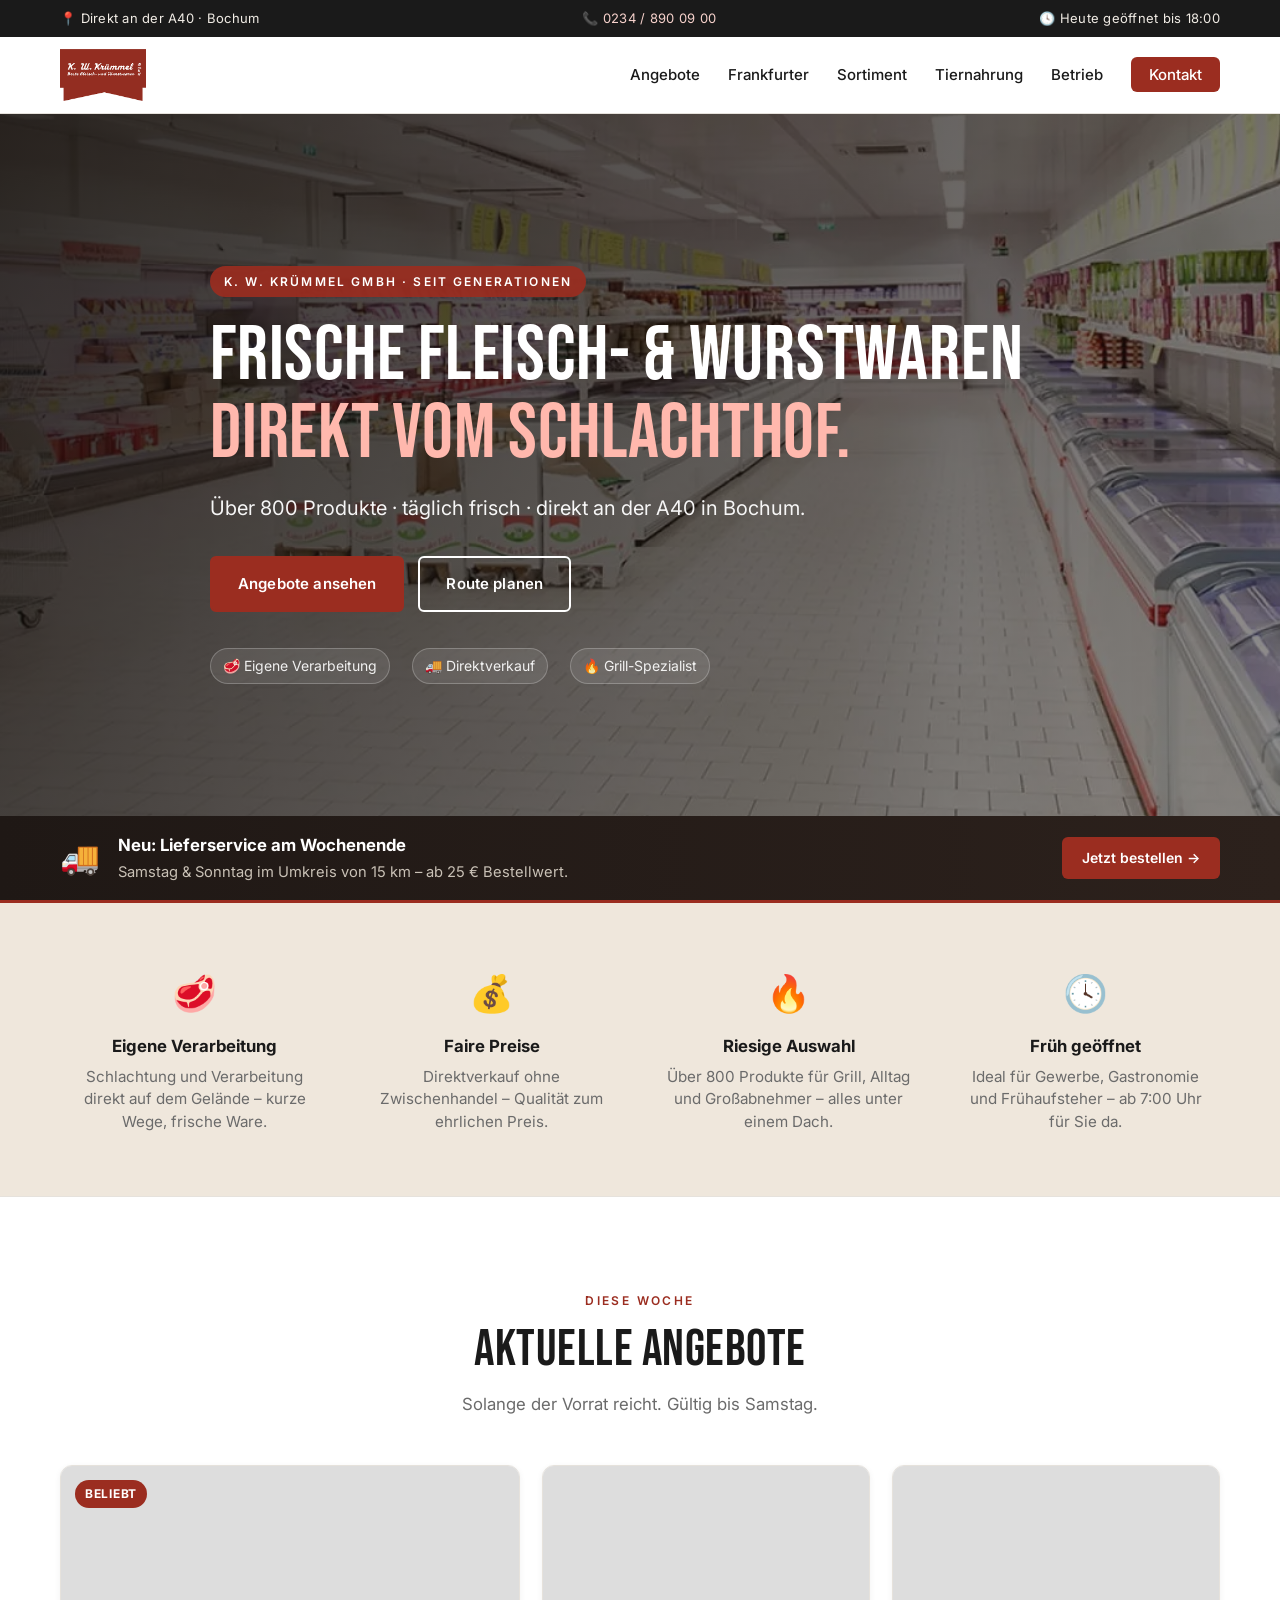
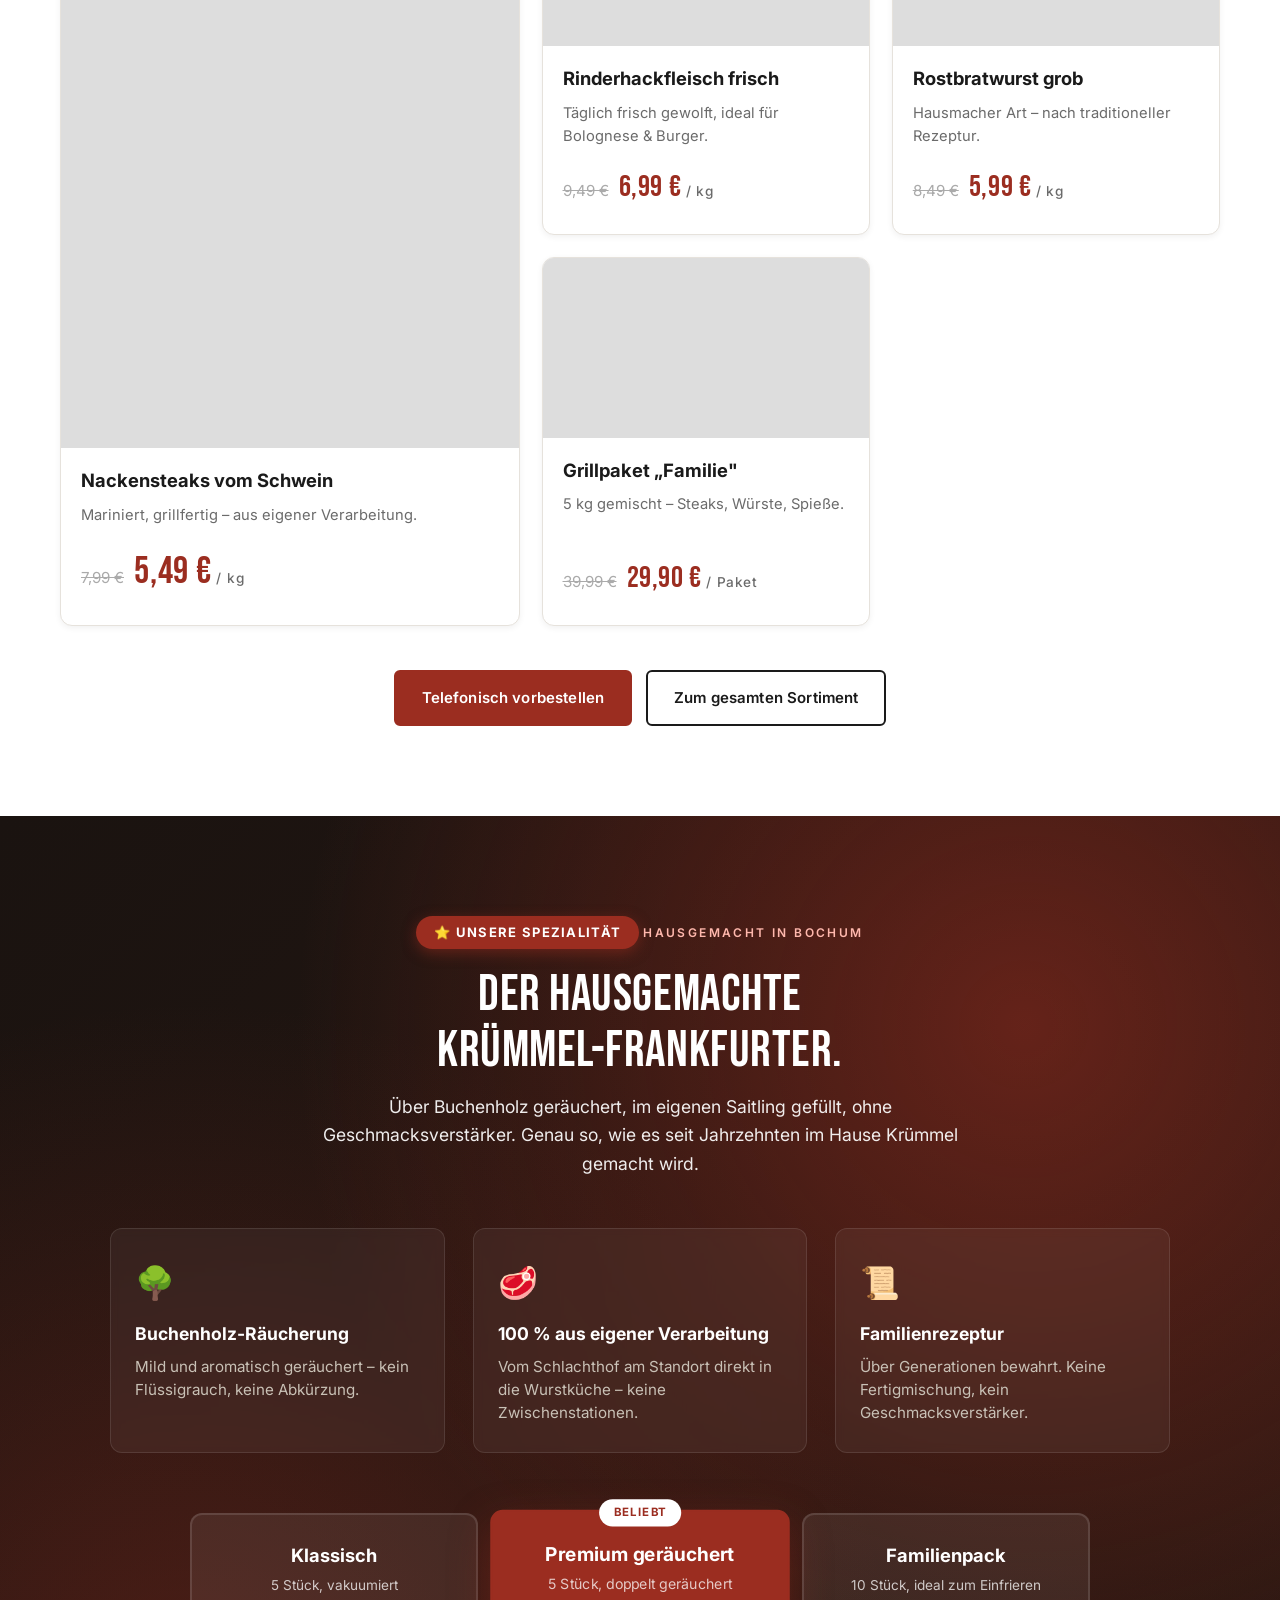
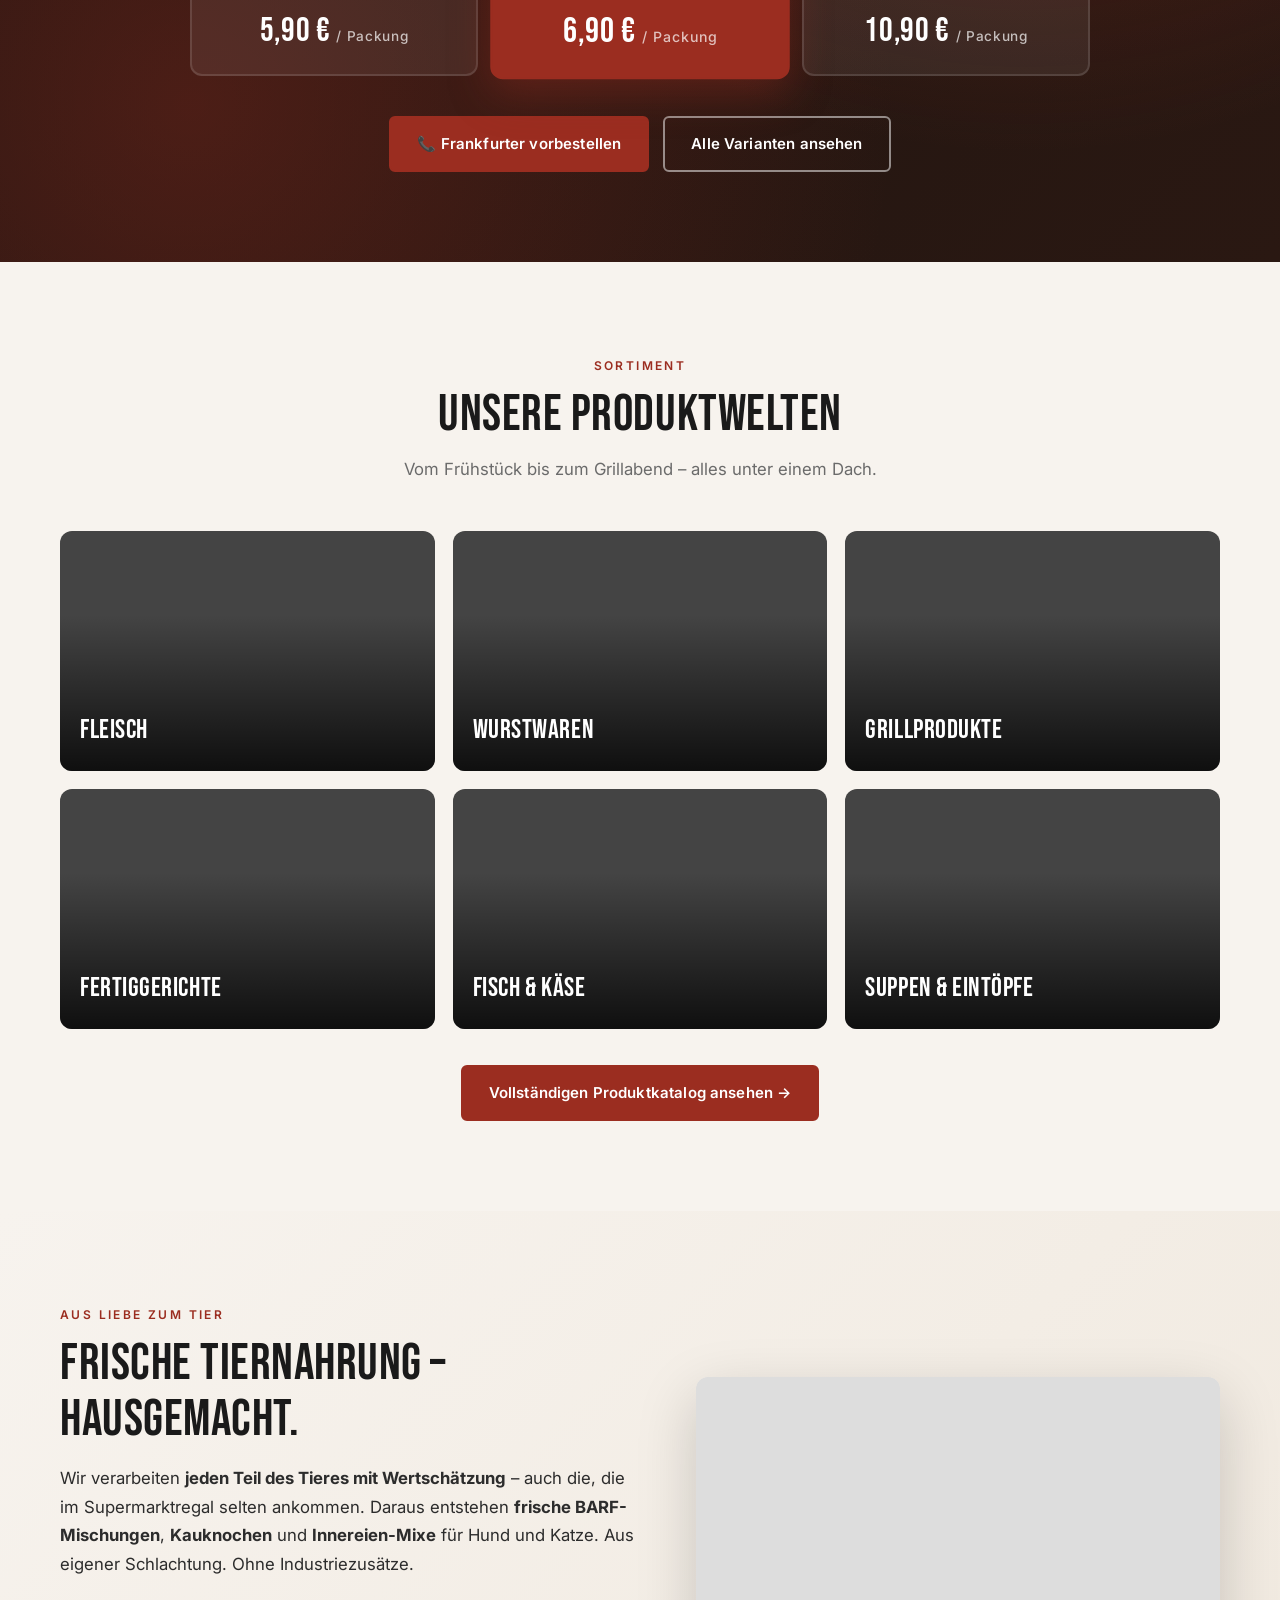
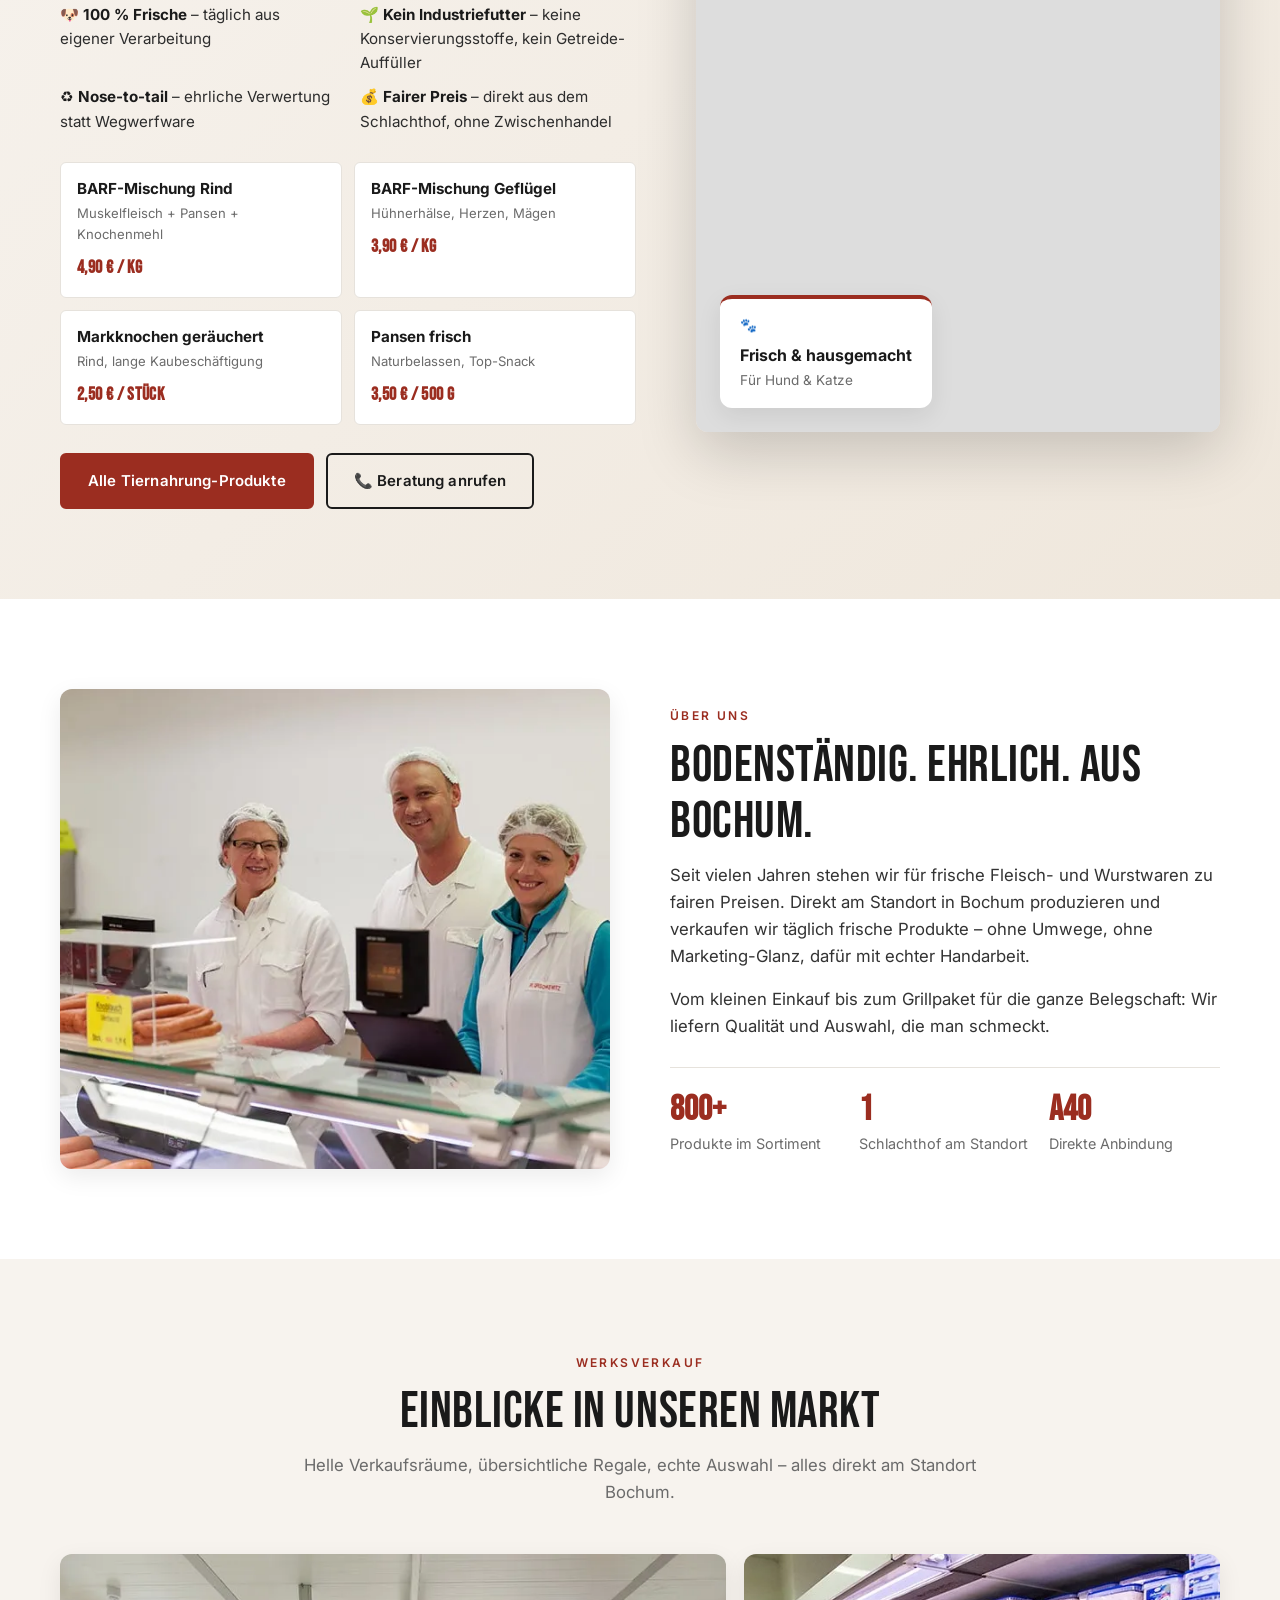
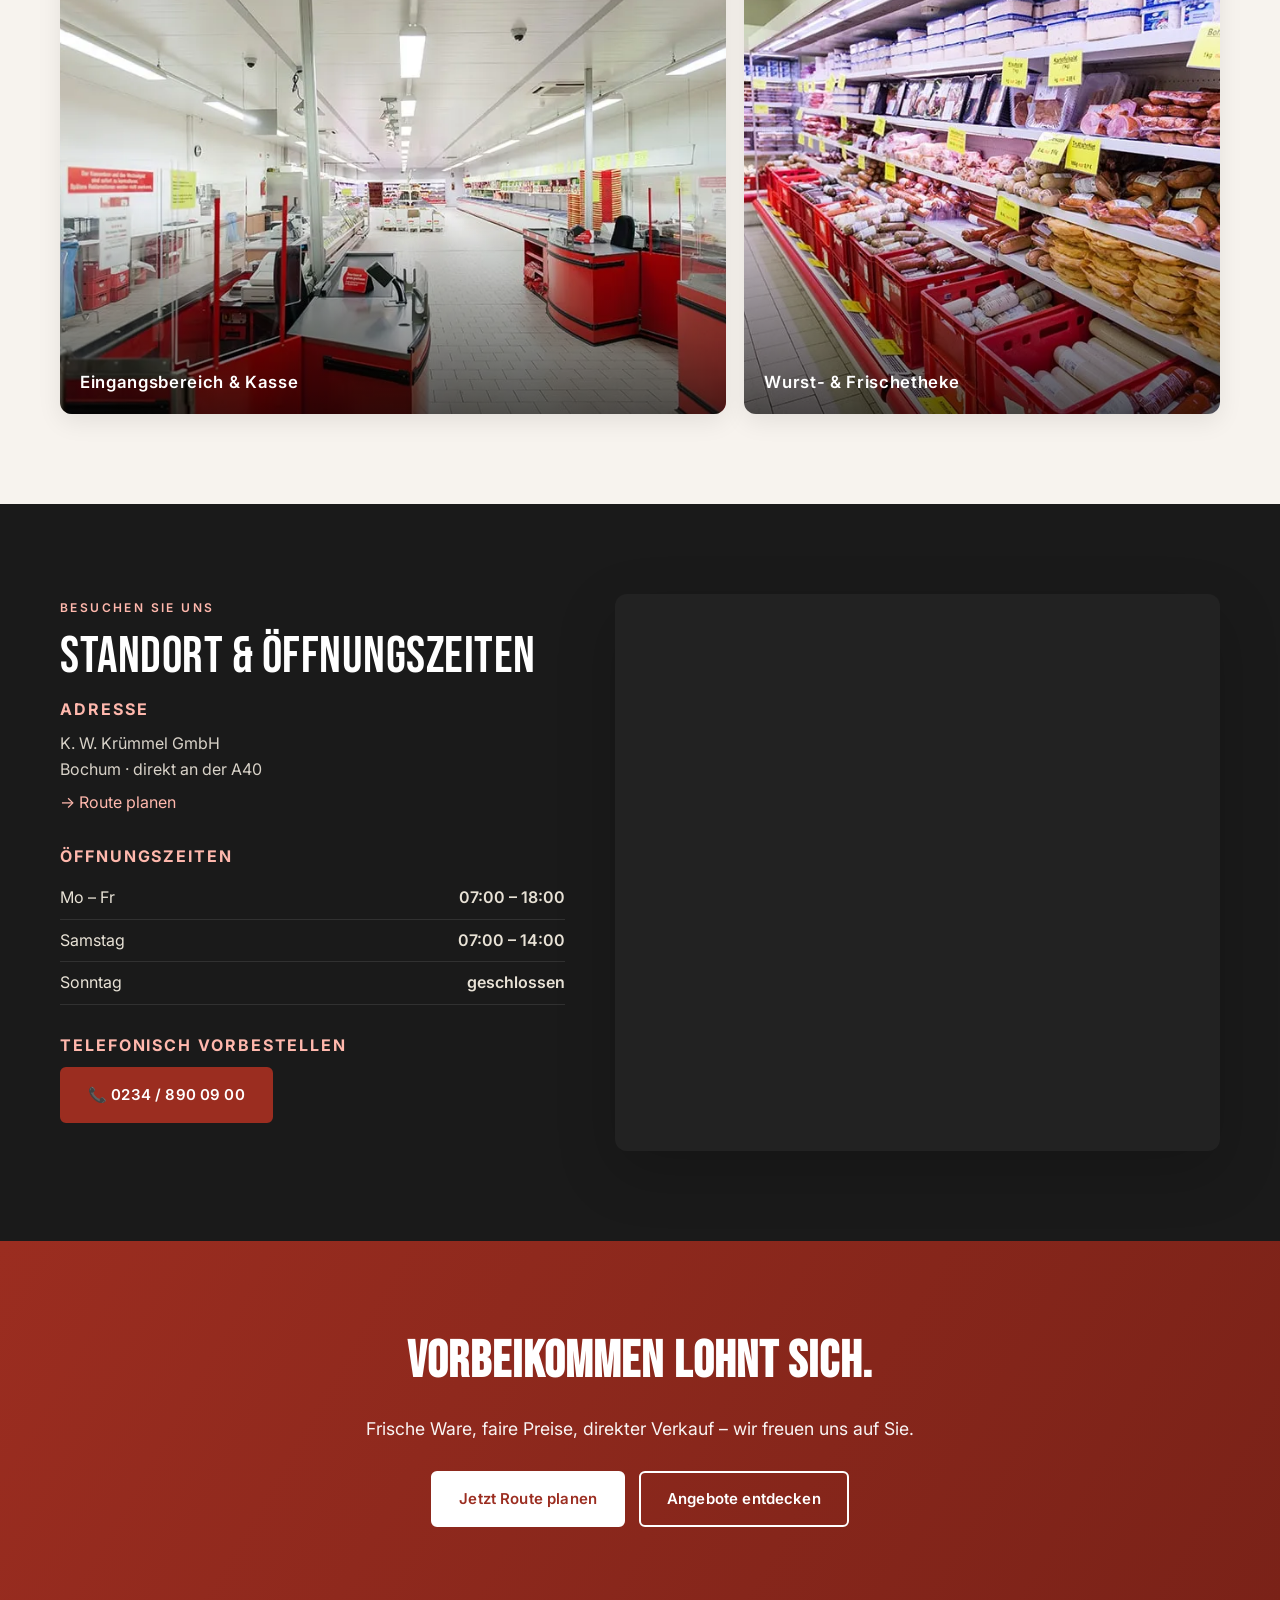
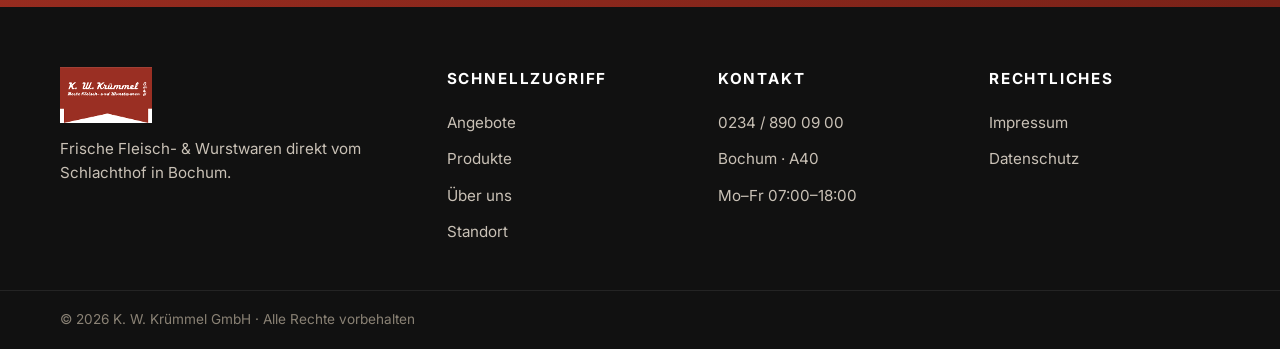
==== site/index.html @ 16ea9d61 "Initial commit: Krümmel Bochum Webseite - Statische Homepage (site/index.html) mit Hero, USPs, Angeb" ====
<!DOCTYPE html>
<html lang="de">
<head>
  <meta charset="UTF-8" />
  <meta name="viewport" content="width=device-width, initial-scale=1.0" />
  <meta name="description" content="K. W. Krümmel GmbH Bochum – Frische Fleisch- und Wurstwaren direkt vom Schlachthof. Über 800 Produkte, faire Preise, direkt an der A40." />
  <meta name="theme-color" content="#9B2D20" />
  <title>Krümmel Bochum – Frische Fleisch- & Wurstwaren direkt vom Schlachthof</title>
  <link rel="icon" href="assets/logo.png" type="image/png" />
  <link rel="preconnect" href="https://fonts.googleapis.com" />
  <link rel="preconnect" href="https://fonts.gstatic.com" crossorigin />
  <link href="https://fonts.googleapis.com/css2?family=Inter:wght@400;500;600;700&family=Bebas+Neue&display=swap" rel="stylesheet" />
  <link rel="stylesheet" href="css/styles.css" />
</head>
<body>

  <!-- Top bar -->
  <div class="topbar">
    <div class="container topbar__inner">
      <span class="topbar__item">📍 Direkt an der A40 · Bochum</span>
      <span class="topbar__item">📞 <a href="tel:+492348900900">0234 / 890 09 00</a></span>
      <span class="topbar__item topbar__item--hide-sm">🕓 Heute geöffnet bis 18:00</span>
    </div>
  </div>

  <!-- Header -->
  <header class="header" id="site-header">
    <div class="container header__inner">
      <a href="#top" class="header__logo" aria-label="Krümmel Bochum – Startseite">
        <img src="assets/logo.png" alt="K. W. Krümmel GmbH" />
      </a>
      <nav class="nav" aria-label="Hauptnavigation">
        <ul class="nav__list">
          <li><a href="#angebote">Angebote</a></li>
          <li><a href="#frankfurter">Frankfurter</a></li>
          <li><a href="produkte.html">Sortiment</a></li>
          <li><a href="#tiernahrung">Tiernahrung</a></li>
          <li><a href="#betrieb">Betrieb</a></li>
          <li><a href="#kontakt" class="nav__cta">Kontakt</a></li>
        </ul>
      </nav>
      <button class="nav__toggle" aria-label="Menü öffnen" aria-expanded="false" aria-controls="mobile-menu">
        <span></span><span></span><span></span>
      </button>
    </div>
    <div class="mobile-menu" id="mobile-menu" hidden>
      <a href="#angebote">Angebote</a>
      <a href="#frankfurter">Frankfurter</a>
      <a href="produkte.html">Sortiment</a>
      <a href="#tiernahrung">Tiernahrung</a>
      <a href="#betrieb">Betrieb</a>
      <a href="#standort">Standort</a>
      <a href="#kontakt">Kontakt</a>
    </div>
  </header>

  <main id="top">

    <!-- Hero -->
    <section class="hero">
      <div class="hero__bg" aria-hidden="true"></div>
      <div class="hero__overlay" aria-hidden="true"></div>
      <div class="container hero__inner">
        <span class="hero__eyebrow">K. W. Krümmel GmbH · seit Generationen</span>
        <h1 class="hero__title">
          Frische Fleisch- &amp; Wurstwaren<br />
          <span class="hero__title-accent">direkt vom Schlachthof.</span>
        </h1>
        <p class="hero__subtitle">
          Über 800 Produkte · täglich frisch · direkt an der A40 in Bochum.
        </p>
        <div class="hero__cta">
          <a href="#angebote" class="btn btn--primary">Angebote ansehen</a>
          <a href="https://www.google.com/maps/dir/?api=1&destination=Krümmel+Bochum" target="_blank" rel="noopener" class="btn btn--ghost">Route planen</a>
        </div>
        <ul class="hero__badges" aria-label="Vertrauenssignale">
          <li>🥩 Eigene Verarbeitung</li>
          <li>🚚 Direktverkauf</li>
          <li>🔥 Grill-Spezialist</li>
        </ul>
      </div>
    </section>

    <!-- Lieferservice-Banner (Sa & So) -->
    <section class="delivery-banner" aria-label="Lieferservice am Wochenende">
      <div class="container delivery-banner__inner">
        <div class="delivery-banner__icon" aria-hidden="true">🚚</div>
        <div class="delivery-banner__text">
          <strong>Neu: Lieferservice am Wochenende</strong>
          <span>Samstag &amp; Sonntag im Umkreis von 15 km – ab 25 € Bestellwert.</span>
        </div>
        <a href="tel:+492348900900" class="delivery-banner__cta">Jetzt bestellen →</a>
      </div>
    </section>

    <!-- USPs -->
    <section class="usps" aria-labelledby="usps-title">
      <div class="container">
        <h2 id="usps-title" class="visually-hidden">Warum Krümmel Bochum</h2>
        <div class="usps__grid">
          <div class="usp">
            <div class="usp__icon" aria-hidden="true">🥩</div>
            <h3>Eigene Verarbeitung</h3>
            <p>Schlachtung und Verarbeitung direkt auf dem Gelände – kurze Wege, frische Ware.</p>
          </div>
          <div class="usp">
            <div class="usp__icon" aria-hidden="true">💰</div>
            <h3>Faire Preise</h3>
            <p>Direktverkauf ohne Zwischenhandel – Qualität zum ehrlichen Preis.</p>
          </div>
          <div class="usp">
            <div class="usp__icon" aria-hidden="true">🔥</div>
            <h3>Riesige Auswahl</h3>
            <p>Über 800 Produkte für Grill, Alltag und Großabnehmer – alles unter einem Dach.</p>
          </div>
          <div class="usp">
            <div class="usp__icon" aria-hidden="true">🕓</div>
            <h3>Früh geöffnet</h3>
            <p>Ideal für Gewerbe, Gastronomie und Frühaufsteher – ab 7:00 Uhr für Sie da.</p>
          </div>
        </div>
      </div>
    </section>

    <!-- Angebote (Conversion-Treiber) -->
    <section class="offers section" id="angebote" aria-labelledby="offers-title">
      <div class="container">
        <div class="section__head">
          <span class="section__eyebrow">Diese Woche</span>
          <h2 id="offers-title" class="section__title">Aktuelle Angebote</h2>
          <p class="section__lead">Solange der Vorrat reicht. Gültig bis Samstag.</p>
        </div>

        <div class="offers__grid">
          <article class="offer offer--featured">
            <div class="offer__badge">Beliebt</div>
            <div class="offer__image" style="background-image:url('https://images.unsplash.com/photo-1607623814075-e51df1bdc82f?auto=format&fit=crop&w=1200&q=70');"></div>
            <div class="offer__body">
              <h3 class="offer__title">Nackensteaks vom Schwein</h3>
              <p class="offer__desc">Mariniert, grillfertig – aus eigener Verarbeitung.</p>
              <div class="offer__price">
                <span class="offer__price-old">7,99&nbsp;€</span>
                <span class="offer__price-new">5,49&nbsp;€<span class="offer__unit"> / kg</span></span>
              </div>
            </div>
          </article>

          <article class="offer">
            <div class="offer__image" style="background-image:url('https://images.unsplash.com/photo-1602273660127-a0000560a4c1?auto=format&fit=crop&w=1200&q=70');"></div>
            <div class="offer__body">
              <h3 class="offer__title">Rinderhackfleisch frisch</h3>
              <p class="offer__desc">Täglich frisch gewolft, ideal für Bolognese &amp; Burger.</p>
              <div class="offer__price">
                <span class="offer__price-old">9,49&nbsp;€</span>
                <span class="offer__price-new">6,99&nbsp;€<span class="offer__unit"> / kg</span></span>
              </div>
            </div>
          </article>

          <article class="offer">
            <div class="offer__image" style="background-image:url('https://images.unsplash.com/photo-1626200419199-391ae4be7a41?auto=format&fit=crop&w=1200&q=70');"></div>
            <div class="offer__body">
              <h3 class="offer__title">Rostbratwurst grob</h3>
              <p class="offer__desc">Hausmacher Art – nach traditioneller Rezeptur.</p>
              <div class="offer__price">
                <span class="offer__price-old">8,49&nbsp;€</span>
                <span class="offer__price-new">5,99&nbsp;€<span class="offer__unit"> / kg</span></span>
              </div>
            </div>
          </article>

          <article class="offer">
            <div class="offer__image" style="background-image:url('https://images.unsplash.com/photo-1544025162-d76694265947?auto=format&fit=crop&w=1200&q=70');"></div>
            <div class="offer__body">
              <h3 class="offer__title">Grillpaket „Familie"</h3>
              <p class="offer__desc">5 kg gemischt – Steaks, Würste, Spieße.</p>
              <div class="offer__price">
                <span class="offer__price-old">39,99&nbsp;€</span>
                <span class="offer__price-new">29,90&nbsp;€<span class="offer__unit"> / Paket</span></span>
              </div>
            </div>
          </article>
        </div>

        <div class="offers__footer">
          <a href="#kontakt" class="btn btn--primary">Telefonisch vorbestellen</a>
          <a href="produkte.html" class="btn btn--ghost">Zum gesamten Sortiment</a>
        </div>
      </div>
    </section>

    <!-- Hausgemachte Frankfurter – Signature Spotlight -->
    <section class="frankfurter" id="frankfurter" aria-labelledby="frankfurter-title">
      <div class="frankfurter__bg" aria-hidden="true"></div>
      <div class="container frankfurter__inner">
        <div class="frankfurter__badge">⭐ Unsere Spezialität</div>
        <span class="section__eyebrow section__eyebrow--light">Hausgemacht in Bochum</span>
        <h2 id="frankfurter-title" class="section__title section__title--light">
          Der hausgemachte<br />Krümmel-Frankfurter.
        </h2>
        <p class="frankfurter__lead">
          Über Buchenholz geräuchert, im eigenen Saitling gefüllt, ohne Geschmacksverstärker.
          Genau so, wie es seit Jahrzehnten im Hause Krümmel gemacht wird.
        </p>

        <div class="frankfurter__grid">
          <div class="frank-feature">
            <span class="frank-feature__icon">🌳</span>
            <h3>Buchenholz-Räucherung</h3>
            <p>Mild und aromatisch geräuchert – kein Flüssigrauch, keine Abkürzung.</p>
          </div>
          <div class="frank-feature">
            <span class="frank-feature__icon">🥩</span>
            <h3>100 % aus eigener Verarbeitung</h3>
            <p>Vom Schlachthof am Standort direkt in die Wurstküche – keine Zwischenstationen.</p>
          </div>
          <div class="frank-feature">
            <span class="frank-feature__icon">📜</span>
            <h3>Familienrezeptur</h3>
            <p>Über Generationen bewahrt. Keine Fertigmischung, kein Geschmacksverstärker.</p>
          </div>
        </div>

        <div class="frankfurter__variants">
          <article class="frank-variant">
            <h3>Klassisch</h3>
            <p>5 Stück, vakuumiert</p>
            <div class="frank-variant__price">5,90 € <span>/ Packung</span></div>
          </article>
          <article class="frank-variant frank-variant--featured">
            <div class="frank-variant__tag">Beliebt</div>
            <h3>Premium geräuchert</h3>
            <p>5 Stück, doppelt geräuchert</p>
            <div class="frank-variant__price">6,90 € <span>/ Packung</span></div>
          </article>
          <article class="frank-variant">
            <h3>Familienpack</h3>
            <p>10 Stück, ideal zum Einfrieren</p>
            <div class="frank-variant__price">10,90 € <span>/ Packung</span></div>
          </article>
        </div>

        <div class="frankfurter__cta">
          <a href="tel:+492348900900" class="btn btn--primary">📞 Frankfurter vorbestellen</a>
          <a href="produkte.html?kategorie=frankfurter" class="btn btn--ghost-light">Alle Varianten ansehen</a>
        </div>
      </div>
    </section>

    <!-- Produktwelten -->
    <section class="worlds section section--light" id="produkte" aria-labelledby="worlds-title">
      <div class="container">
        <div class="section__head">
          <span class="section__eyebrow">Sortiment</span>
          <h2 id="worlds-title" class="section__title">Unsere Produktwelten</h2>
          <p class="section__lead">Vom Frühstück bis zum Grillabend – alles unter einem Dach.</p>
        </div>

        <div class="worlds__grid">
          <a class="world" href="produkte.html?kategorie=fleisch" style="background-image:url('https://images.unsplash.com/photo-1607623814075-e51df1bdc82f?auto=format&fit=crop&w=1000&q=70');">
            <span class="world__label">Fleisch</span>
          </a>
          <a class="world" href="produkte.html?kategorie=wurst" style="background-image:url('https://images.unsplash.com/photo-1601001435957-74f0958a93c0?auto=format&fit=crop&w=1000&q=70');">
            <span class="world__label">Wurstwaren</span>
          </a>
          <a class="world" href="produkte.html?kategorie=grill" style="background-image:url('https://images.unsplash.com/photo-1544025162-d76694265947?auto=format&fit=crop&w=1000&q=70');">
            <span class="world__label">Grillprodukte</span>
          </a>
          <a class="world" href="produkte.html?kategorie=fertig" style="background-image:url('https://images.unsplash.com/photo-1574484284002-952d92456975?auto=format&fit=crop&w=1000&q=70');">
            <span class="world__label">Fertiggerichte</span>
          </a>
          <a class="world" href="produkte.html?kategorie=fisch-kaese" style="background-image:url('https://images.unsplash.com/photo-1565680018434-b513d5e5fd47?auto=format&fit=crop&w=1000&q=70');">
            <span class="world__label">Fisch &amp; Käse</span>
          </a>
          <a class="world" href="produkte.html?kategorie=suppen" style="background-image:url('https://images.unsplash.com/photo-1547592180-85f173990554?auto=format&fit=crop&w=1000&q=70');">
            <span class="world__label">Suppen &amp; Eintöpfe</span>
          </a>
        </div>

        <div class="worlds__cta">
          <a href="produkte.html" class="btn btn--primary">Vollständigen Produktkatalog ansehen →</a>
        </div>
      </div>
    </section>

    <!-- Tiernahrung – frisch &amp; hausgemacht -->
    <section class="pet section" id="tiernahrung" aria-labelledby="pet-title">
      <div class="container pet__inner">
        <div class="pet__text">
          <span class="section__eyebrow">Aus Liebe zum Tier</span>
          <h2 id="pet-title" class="section__title">Frische Tiernahrung – hausgemacht.</h2>
          <p class="pet__lead">
            Wir verarbeiten <strong>jeden Teil des Tieres mit Wertschätzung</strong> – auch die,
            die im Supermarktregal selten ankommen. Daraus entstehen <strong>frische BARF-Mischungen</strong>,
            <strong>Kauknochen</strong> und <strong>Innereien-Mixe</strong> für Hund und Katze.
            Aus eigener Schlachtung. Ohne Industriezusätze.
          </p>

          <ul class="pet__benefits">
            <li><strong>🐶 100 % Frische</strong> – täglich aus eigener Verarbeitung</li>
            <li><strong>🌱 Kein Industriefutter</strong> – keine Konservierungsstoffe, kein Getreide-Auffüller</li>
            <li><strong>♻️ Nose-to-tail</strong> – ehrliche Verwertung statt Wegwerfware</li>
            <li><strong>💰 Fairer Preis</strong> – direkt aus dem Schlachthof, ohne Zwischenhandel</li>
          </ul>

          <div class="pet__products">
            <div class="pet-prod">
              <strong>BARF-Mischung Rind</strong>
              <span>Muskelfleisch + Pansen + Knochenmehl</span>
              <em>4,90 € / kg</em>
            </div>
            <div class="pet-prod">
              <strong>BARF-Mischung Geflügel</strong>
              <span>Hühnerhälse, Herzen, Mägen</span>
              <em>3,90 € / kg</em>
            </div>
            <div class="pet-prod">
              <strong>Markknochen geräuchert</strong>
              <span>Rind, lange Kaubeschäftigung</span>
              <em>2,50 € / Stück</em>
            </div>
            <div class="pet-prod">
              <strong>Pansen frisch</strong>
              <span>Naturbelassen, Top-Snack</span>
              <em>3,50 € / 500 g</em>
            </div>
          </div>

          <div class="pet__cta">
            <a href="produkte.html?kategorie=tiernahrung" class="btn btn--primary">Alle Tiernahrung-Produkte</a>
            <a href="tel:+492348900900" class="btn btn--ghost">📞 Beratung anrufen</a>
          </div>
        </div>

        <aside class="pet__media" aria-hidden="true">
          <div class="pet__image" style="background-image:url('https://images.unsplash.com/photo-1601758228041-f3b2795255f1?auto=format&fit=crop&w=1200&q=70');"></div>
          <div class="pet__sticker">
            <span class="pet__sticker-icon">🐾</span>
            <strong>Frisch &amp; hausgemacht</strong>
            <span>Für Hund &amp; Katze</span>
          </div>
        </aside>
      </div>
    </section>

    <!-- Über den Betrieb -->
    <section class="about section" id="betrieb" aria-labelledby="about-title">
      <div class="container about__inner">
        <div class="about__media" aria-hidden="true">
          <div class="about__image" style="background-image:url('assets/personal.webp');"></div>
        </div>
        <div class="about__text">
          <span class="section__eyebrow">Über uns</span>
          <h2 id="about-title" class="section__title">Bodenständig. Ehrlich. Aus Bochum.</h2>
          <p>
            Seit vielen Jahren stehen wir für frische Fleisch- und Wurstwaren zu fairen Preisen.
            Direkt am Standort in Bochum produzieren und verkaufen wir täglich frische Produkte –
            ohne Umwege, ohne Marketing-Glanz, dafür mit echter Handarbeit.
          </p>
          <p>
            Vom kleinen Einkauf bis zum Grillpaket für die ganze Belegschaft: Wir liefern Qualität
            und Auswahl, die man schmeckt.
          </p>
          <ul class="about__facts">
            <li><strong>800+</strong><span>Produkte im Sortiment</span></li>
            <li><strong>1</strong><span>Schlachthof am Standort</span></li>
            <li><strong>A40</strong><span>Direkte Anbindung</span></li>
          </ul>
        </div>
      </div>
    </section>

    <!-- Impressionen aus dem Werksverkauf -->
    <section class="impressions section section--light" aria-labelledby="impressions-title">
      <div class="container">
        <div class="section__head">
          <span class="section__eyebrow">Werksverkauf</span>
          <h2 id="impressions-title" class="section__title">Einblicke in unseren Markt</h2>
          <p class="section__lead">Helle Verkaufsräume, übersichtliche Regale, echte Auswahl – alles direkt am Standort Bochum.</p>
        </div>
        <div class="impressions__grid">
          <figure class="impression impression--lg" style="background-image:url('assets/eingang.webp');">
            <figcaption>Eingangsbereich &amp; Kasse</figcaption>
          </figure>
          <figure class="impression" style="background-image:url('assets/regale.webp');">
            <figcaption>Wurst- &amp; Frischetheke</figcaption>
          </figure>
        </div>
      </div>
    </section>

    <!-- Standort & Öffnungszeiten -->
    <section class="location section section--dark" id="standort" aria-labelledby="loc-title">
      <div class="container location__inner">
        <div class="location__info">
          <span class="section__eyebrow section__eyebrow--light">Besuchen Sie uns</span>
          <h2 id="loc-title" class="section__title section__title--light">Standort &amp; Öffnungszeiten</h2>

          <div class="location__block">
            <h3>Adresse</h3>
            <p>K. W. Krümmel GmbH<br />Bochum · direkt an der A40</p>
            <a class="link link--light" target="_blank" rel="noopener" href="https://www.google.com/maps/dir/?api=1&destination=Krümmel+Bochum">→ Route planen</a>
          </div>

          <div class="location__block">
            <h3>Öffnungszeiten</h3>
            <table class="hours">
              <tr><td>Mo&nbsp;–&nbsp;Fr</td><td>07:00 – 18:00</td></tr>
              <tr><td>Samstag</td><td>07:00 – 14:00</td></tr>
              <tr><td>Sonntag</td><td>geschlossen</td></tr>
            </table>
          </div>

          <div class="location__block">
            <h3 id="kontakt">Telefonisch vorbestellen</h3>
            <a class="btn btn--primary" href="tel:+492348900900">📞 0234 / 890 09 00</a>
          </div>
        </div>

        <div class="location__map">
          <iframe
            title="Standort Krümmel Bochum"
            src="https://www.openstreetmap.org/export/embed.html?bbox=7.18%2C51.46%2C7.26%2C51.50&amp;layer=mapnik"
            loading="lazy"
            referrerpolicy="no-referrer-when-downgrade"></iframe>
        </div>
      </div>
    </section>

    <!-- Final CTA -->
    <section class="cta-final">
      <div class="container cta-final__inner">
        <h2>Vorbeikommen lohnt sich.</h2>
        <p>Frische Ware, faire Preise, direkter Verkauf – wir freuen uns auf Sie.</p>
        <div class="cta-final__buttons">
          <a href="#standort" class="btn btn--primary">Jetzt Route planen</a>
          <a href="#angebote" class="btn btn--ghost-light">Angebote entdecken</a>
        </div>
      </div>
    </section>

  </main>

  <!-- Footer -->
  <footer class="footer">
    <div class="container footer__inner">
      <div class="footer__brand">
        <img src="assets/logo.png" alt="K. W. Krümmel GmbH" />
        <p>Frische Fleisch- &amp; Wurstwaren direkt vom Schlachthof in Bochum.</p>
      </div>
      <div class="footer__col">
        <h4>Schnellzugriff</h4>
        <ul>
          <li><a href="#angebote">Angebote</a></li>
          <li><a href="#produkte">Produkte</a></li>
          <li><a href="#betrieb">Über uns</a></li>
          <li><a href="#standort">Standort</a></li>
        </ul>
      </div>
      <div class="footer__col">
        <h4>Kontakt</h4>
        <ul>
          <li><a href="tel:+492348900900">0234 / 890 09 00</a></li>
          <li>Bochum · A40</li>
          <li>Mo–Fr 07:00–18:00</li>
        </ul>
      </div>
      <div class="footer__col">
        <h4>Rechtliches</h4>
        <ul>
          <li><a href="#">Impressum</a></li>
          <li><a href="#">Datenschutz</a></li>
        </ul>
      </div>
    </div>
    <div class="footer__bottom">
      <div class="container">© <span id="year"></span> K. W. Krümmel GmbH · Alle Rechte vorbehalten</div>
    </div>
  </footer>

  <script src="js/main.js" defer></script>
</body>
</html>
---- site/css/styles.css ----
/* =========================================================
   Krümmel Bochum – Stylesheet
   Farbwelt: Weiß, Dunkelgrau/Schwarz, Krümmel-Rot, Beige/Holz
   ========================================================= */

:root {
  --color-red: #9B2D20;
  --color-red-dark: #7A2218;
  --color-red-light: #B8392A;
  --color-ink: #1a1a1a;
  --color-ink-soft: #2c2c2c;
  --color-text: #333;
  --color-muted: #6b6b6b;
  --color-bg: #ffffff;
  --color-bg-soft: #f7f3ee;
  --color-bg-warm: #efe7dc;
  --color-line: #e6e2dc;

  --font-display: "Bebas Neue", "Inter", system-ui, sans-serif;
  --font-body: "Inter", system-ui, -apple-system, "Segoe UI", Roboto, sans-serif;

  --radius-sm: 6px;
  --radius-md: 12px;
  --radius-lg: 18px;

  --shadow-sm: 0 2px 6px rgba(0, 0, 0, 0.06);
  --shadow-md: 0 8px 24px rgba(0, 0, 0, 0.08);
  --shadow-lg: 0 20px 60px rgba(0, 0, 0, 0.18);

  --container: 1200px;
  --header-h: 76px;
}

* { box-sizing: border-box; }

html { scroll-behavior: smooth; }

body {
  margin: 0;
  font-family: var(--font-body);
  font-size: 16px;
  line-height: 1.6;
  color: var(--color-text);
  background: var(--color-bg);
  -webkit-font-smoothing: antialiased;
  -moz-osx-font-smoothing: grayscale;
}

img { max-width: 100%; display: block; }

a {
  color: var(--color-red);
  text-decoration: none;
  transition: color 0.2s ease;
}
a:hover { color: var(--color-red-dark); }

.container {
  width: 100%;
  max-width: var(--container);
  margin: 0 auto;
  padding: 0 20px;
}

.visually-hidden {
  position: absolute !important;
  width: 1px; height: 1px;
  padding: 0; margin: -1px;
  overflow: hidden; clip: rect(0,0,0,0);
  white-space: nowrap; border: 0;
}

/* =========================================================
   Top bar
   ========================================================= */
.topbar {
  background: var(--color-ink);
  color: #f1ece5;
  font-size: 13px;
  padding: 8px 0;
  letter-spacing: 0.02em;
}
.topbar__inner {
  display: flex;
  justify-content: space-between;
  align-items: center;
  gap: 16px;
  flex-wrap: wrap;
}
.topbar__item a { color: #f7d2cc; }
.topbar__item a:hover { color: #fff; }
@media (max-width: 640px) {
  .topbar__item--hide-sm { display: none; }
}

/* =========================================================
   Header
   ========================================================= */
.header {
  position: sticky;
  top: 0;
  z-index: 100;
  background: rgba(255,255,255,0.96);
  backdrop-filter: saturate(140%) blur(8px);
  border-bottom: 1px solid var(--color-line);
}
.header__inner {
  display: flex;
  align-items: center;
  justify-content: space-between;
  height: var(--header-h);
}
.header__logo img {
  height: 52px;
  width: auto;
}
.nav__list {
  display: flex;
  gap: 28px;
  list-style: none;
  margin: 0; padding: 0;
}
.nav__list a {
  color: var(--color-ink);
  font-weight: 500;
  font-size: 15px;
  position: relative;
  padding: 6px 0;
}
.nav__list a:not(.nav__cta)::after {
  content: "";
  position: absolute;
  left: 0; bottom: 0;
  width: 0; height: 2px;
  background: var(--color-red);
  transition: width 0.25s ease;
}
.nav__list a:not(.nav__cta):hover::after { width: 100%; }
.nav__cta {
  background: var(--color-red);
  color: #fff !important;
  padding: 8px 18px !important;
  border-radius: var(--radius-sm);
}
.nav__cta:hover { background: var(--color-red-dark); }

.nav__toggle {
  display: none;
  background: transparent;
  border: 0;
  padding: 8px;
  cursor: pointer;
}
.nav__toggle span {
  display: block;
  width: 26px; height: 2px;
  background: var(--color-ink);
  margin: 6px 0;
  transition: transform 0.25s ease, opacity 0.25s ease;
}
.nav__toggle[aria-expanded="true"] span:nth-child(1) { transform: translateY(8px) rotate(45deg); }
.nav__toggle[aria-expanded="true"] span:nth-child(2) { opacity: 0; }
.nav__toggle[aria-expanded="true"] span:nth-child(3) { transform: translateY(-8px) rotate(-45deg); }

.mobile-menu {
  display: none;
  flex-direction: column;
  background: #fff;
  border-top: 1px solid var(--color-line);
  padding: 8px 20px 16px;
}
.mobile-menu a {
  padding: 14px 0;
  border-bottom: 1px solid var(--color-line);
  color: var(--color-ink);
  font-weight: 500;
}
.mobile-menu a:last-child { border-bottom: 0; }

@media (max-width: 880px) {
  .nav { display: none; }
  .nav__toggle { display: block; }
  .mobile-menu[data-open="true"] {
    display: flex;
  }
}

/* =========================================================
   Buttons
   ========================================================= */
.btn {
  display: inline-flex;
  align-items: center;
  justify-content: center;
  gap: 8px;
  font-weight: 600;
  padding: 14px 26px;
  border-radius: var(--radius-sm);
  border: 2px solid transparent;
  cursor: pointer;
  transition: transform 0.15s ease, background 0.2s ease, color 0.2s ease, border-color 0.2s ease;
  font-size: 15px;
  letter-spacing: 0.01em;
}
.btn:hover { transform: translateY(-1px); }
.btn--primary {
  background: var(--color-red);
  color: #fff;
  border-color: var(--color-red);
}
.btn--primary:hover { background: var(--color-red-dark); border-color: var(--color-red-dark); color: #fff; }
.btn--ghost {
  background: transparent;
  color: var(--color-ink);
  border-color: var(--color-ink);
}
.btn--ghost:hover { background: var(--color-ink); color: #fff; }
.btn--ghost-light {
  background: transparent;
  color: #fff;
  border-color: #fff;
}
.btn--ghost-light:hover { background: #fff; color: var(--color-ink); }

/* =========================================================
   Hero
   ========================================================= */
.hero {
  position: relative;
  min-height: clamp(540px, 78vh, 760px);
  color: #fff;
  display: flex;
  align-items: center;
  overflow: hidden;
  isolation: isolate;
}
.hero__bg {
  position: absolute; inset: 0;
  background:
    url("../assets/titelbild.webp")
    center / cover no-repeat;
  z-index: -2;
  transform: scale(1.04);
}
.hero__overlay {
  position: absolute; inset: 0;
  background:
    linear-gradient(120deg, rgba(20,15,12,0.88) 0%, rgba(20,15,12,0.65) 55%, rgba(20,15,12,0.45) 100%);
  z-index: -1;
}
.hero__inner {
  padding: 100px 20px 80px;
  max-width: 900px;
}
.hero__eyebrow {
  display: inline-block;
  text-transform: uppercase;
  letter-spacing: 0.18em;
  font-size: 12px;
  font-weight: 600;
  background: rgba(155, 45, 32, 0.92);
  padding: 6px 14px;
  border-radius: 999px;
  margin-bottom: 20px;
}
.hero__title {
  font-family: var(--font-display);
  font-weight: 400;
  font-size: clamp(2.6rem, 6vw, 5rem);
  line-height: 1.02;
  margin: 0 0 18px;
  letter-spacing: 0.01em;
}
.hero__title-accent { color: #ffb8ad; }
.hero__subtitle {
  font-size: clamp(1.05rem, 1.6vw, 1.25rem);
  max-width: 620px;
  margin: 0 0 32px;
  opacity: 0.95;
}
.hero__cta {
  display: flex;
  flex-wrap: wrap;
  gap: 14px;
  margin-bottom: 36px;
}
.hero__cta .btn--ghost {
  color: #fff;
  border-color: #fff;
}
.hero__cta .btn--ghost:hover { background: #fff; color: var(--color-ink); }
.hero__badges {
  display: flex;
  flex-wrap: wrap;
  gap: 14px 22px;
  list-style: none;
  margin: 0; padding: 0;
  font-size: 14px;
  opacity: 0.92;
}
.hero__badges li {
  background: rgba(255,255,255,0.1);
  border: 1px solid rgba(255,255,255,0.25);
  padding: 6px 12px;
  border-radius: 999px;
  backdrop-filter: blur(4px);
}

/* =========================================================
   Sections (generic)
   ========================================================= */
.section {
  padding: 90px 0;
}
.section--light { background: var(--color-bg-soft); }
.section--dark {
  background: var(--color-ink);
  color: #f1ece5;
}
.section__head {
  text-align: center;
  max-width: 720px;
  margin: 0 auto 48px;
}
.section__eyebrow {
  display: inline-block;
  text-transform: uppercase;
  letter-spacing: 0.2em;
  font-size: 12px;
  font-weight: 600;
  color: var(--color-red);
  margin-bottom: 12px;
}
.section__eyebrow--light { color: #ffb8ad; }
.section__title {
  font-family: var(--font-display);
  font-weight: 400;
  font-size: clamp(2rem, 4vw, 3.2rem);
  line-height: 1.1;
  color: var(--color-ink);
  margin: 0 0 12px;
  letter-spacing: 0.01em;
}
.section__title--light { color: #fff; }
.section__lead {
  font-size: 1.05rem;
  color: var(--color-muted);
  margin: 0;
}
.section--dark .section__lead { color: #c9c1b6; }

/* =========================================================
   USPs
   ========================================================= */
.usps {
  background: var(--color-bg-warm);
  padding: 50px 0;
  border-bottom: 1px solid var(--color-line);
}
.usps__grid {
  display: grid;
  grid-template-columns: repeat(4, 1fr);
  gap: 28px;
}
.usp {
  text-align: center;
  padding: 12px;
}
.usp__icon {
  font-size: 36px;
  margin-bottom: 10px;
}
.usp h3 {
  font-size: 1.05rem;
  margin: 0 0 6px;
  color: var(--color-ink);
  font-weight: 700;
}
.usp p {
  margin: 0;
  font-size: 0.95rem;
  color: var(--color-muted);
  line-height: 1.5;
}
@media (max-width: 880px) {
  .usps__grid { grid-template-columns: repeat(2, 1fr); gap: 18px; }
}

/* =========================================================
   Offers
   ========================================================= */
.offers__grid {
  display: grid;
  grid-template-columns: 1.4fr 1fr 1fr;
  grid-template-rows: 1fr 1fr;
  gap: 22px;
  grid-template-areas:
    "feat a b"
    "feat c d";
}
.offer {
  position: relative;
  background: #fff;
  border: 1px solid var(--color-line);
  border-radius: var(--radius-md);
  overflow: hidden;
  display: flex;
  flex-direction: column;
  box-shadow: var(--shadow-sm);
  transition: transform 0.2s ease, box-shadow 0.2s ease;
}
.offer:hover { transform: translateY(-3px); box-shadow: var(--shadow-md); }

.offer--featured { grid-area: feat; }
.offers__grid > .offer:nth-of-type(2) { grid-area: a; }
.offers__grid > .offer:nth-of-type(3) { grid-area: b; }
.offers__grid > .offer:nth-of-type(4) { grid-area: c; }

.offer__badge {
  position: absolute;
  top: 14px; left: 14px;
  background: var(--color-red);
  color: #fff;
  font-size: 12px;
  font-weight: 700;
  padding: 4px 10px;
  border-radius: 999px;
  letter-spacing: 0.06em;
  text-transform: uppercase;
  z-index: 1;
}
.offer__image {
  background: #ddd center / cover no-repeat;
  height: 180px;
}
.offer--featured .offer__image { height: 100%; min-height: 320px; }
.offer__body {
  padding: 18px 20px 22px;
  display: flex;
  flex-direction: column;
  gap: 8px;
  flex: 1;
}
.offer__title {
  margin: 0;
  font-size: 1.15rem;
  color: var(--color-ink);
  font-weight: 700;
}
.offer__desc {
  margin: 0;
  color: var(--color-muted);
  font-size: 0.92rem;
  flex: 1;
}
.offer__price {
  display: flex;
  align-items: baseline;
  gap: 10px;
  margin-top: 6px;
}
.offer__price-old {
  color: #aaa;
  text-decoration: line-through;
  font-size: 0.95rem;
}
.offer__price-new {
  font-family: var(--font-display);
  color: var(--color-red);
  font-size: 1.9rem;
  letter-spacing: 0.02em;
}
.offer__unit {
  font-family: var(--font-body);
  font-size: 0.85rem;
  color: var(--color-muted);
  font-weight: 500;
}
.offer--featured .offer__price-new { font-size: 2.4rem; }

@media (max-width: 880px) {
  .offers__grid {
    grid-template-columns: 1fr 1fr;
    grid-template-rows: auto;
    grid-template-areas: none;
    gap: 16px;
  }
  .offer--featured { grid-area: auto; grid-column: span 2; }
  .offers__grid > .offer:nth-of-type(n) { grid-area: auto; }
  .offer--featured .offer__image { min-height: 220px; }
}
@media (max-width: 540px) {
  .offers__grid { grid-template-columns: 1fr; }
  .offer--featured { grid-column: span 1; }
}

.offers__footer {
  display: flex;
  justify-content: center;
  flex-wrap: wrap;
  gap: 14px;
  margin-top: 44px;
}

/* =========================================================
   Produktwelten
   ========================================================= */
.worlds__grid {
  display: grid;
  grid-template-columns: repeat(3, 1fr);
  gap: 18px;
}
.world {
  position: relative;
  height: 240px;
  border-radius: var(--radius-md);
  background: #444 center / cover no-repeat;
  overflow: hidden;
  display: block;
  isolation: isolate;
}
.world::after {
  content: "";
  position: absolute; inset: 0;
  background: linear-gradient(180deg, rgba(0,0,0,0.0) 35%, rgba(0,0,0,0.78) 100%);
  z-index: 1;
}
.world::before {
  content: "";
  position: absolute; inset: 0;
  background: rgba(155,45,32,0);
  transition: background 0.25s ease;
  z-index: 2;
}
.world:hover::before { background: rgba(155,45,32,0.35); }
.world__label {
  position: absolute;
  left: 20px; bottom: 18px;
  z-index: 3;
  color: #fff;
  font-family: var(--font-display);
  font-size: 1.7rem;
  letter-spacing: 0.02em;
}
@media (max-width: 880px) {
  .worlds__grid { grid-template-columns: repeat(2, 1fr); }
}
@media (max-width: 540px) {
  .worlds__grid { grid-template-columns: 1fr; }
  .world { height: 200px; }
}

.worlds__cta {
  display: flex;
  justify-content: center;
  margin-top: 36px;
}

/* =========================================================
   Impressions (Werksverkauf-Fotos)
   ========================================================= */
.impressions__grid {
  display: grid;
  grid-template-columns: 1.4fr 1fr;
  gap: 18px;
}
.impression {
  position: relative;
  background: #ddd center / cover no-repeat;
  border-radius: var(--radius-md);
  overflow: hidden;
  min-height: 360px;
  margin: 0;
  isolation: isolate;
  box-shadow: var(--shadow-md);
}
.impression::after {
  content: "";
  position: absolute; inset: 0;
  background: linear-gradient(180deg, rgba(0,0,0,0) 55%, rgba(0,0,0,0.65) 100%);
}
.impression figcaption {
  position: absolute;
  left: 20px; bottom: 18px;
  color: #fff;
  font-weight: 600;
  letter-spacing: 0.04em;
  z-index: 2;
  font-size: 1.05rem;
}
.impression--lg { min-height: 460px; }

@media (max-width: 880px) {
  .impressions__grid { grid-template-columns: 1fr; }
  .impression, .impression--lg { min-height: 280px; }
}

/* =========================================================
   About
   ========================================================= */
.about__inner {
  display: grid;
  grid-template-columns: 1fr 1fr;
  gap: 60px;
  align-items: center;
}
.about__media {
  position: relative;
}
.about__image {
  width: 100%;
  height: 480px;
  border-radius: var(--radius-md);
  background: #ddd center / cover no-repeat;
  box-shadow: var(--shadow-md);
}
.about__text p {
  font-size: 1.05rem;
  color: var(--color-text);
  margin: 0 0 16px;
}
.about__facts {
  list-style: none;
  margin: 28px 0 0;
  padding: 0;
  display: grid;
  grid-template-columns: repeat(3, 1fr);
  gap: 18px;
  border-top: 1px solid var(--color-line);
  padding-top: 24px;
}
.about__facts li {
  display: flex;
  flex-direction: column;
}
.about__facts strong {
  font-family: var(--font-display);
  font-size: 2.2rem;
  color: var(--color-red);
  line-height: 1;
}
.about__facts span {
  font-size: 0.9rem;
  color: var(--color-muted);
  margin-top: 4px;
}
@media (max-width: 880px) {
  .about__inner { grid-template-columns: 1fr; gap: 32px; }
  .about__image { height: 320px; }
}

/* =========================================================
   Location
   ========================================================= */
.location__inner {
  display: grid;
  grid-template-columns: 1fr 1.2fr;
  gap: 50px;
  align-items: stretch;
}
.location__info h3 {
  font-size: 1rem;
  text-transform: uppercase;
  letter-spacing: 0.12em;
  color: #ffb8ad;
  margin: 0 0 8px;
}
.location__block {
  margin-bottom: 28px;
}
.location__block p { margin: 0 0 8px; color: #d8d2c8; }
.hours {
  width: 100%;
  border-collapse: collapse;
}
.hours td {
  padding: 8px 0;
  border-bottom: 1px solid rgba(255,255,255,0.1);
  color: #e8e2d6;
}
.hours td:last-child { text-align: right; font-weight: 600; }
.link--light { color: #ffb8ad; }
.link--light:hover { color: #fff; }

.location__map {
  border-radius: var(--radius-md);
  overflow: hidden;
  background: #222;
  min-height: 460px;
  box-shadow: var(--shadow-lg);
}
.location__map iframe {
  width: 100%;
  height: 100%;
  min-height: 460px;
  border: 0;
  display: block;
}
@media (max-width: 880px) {
  .location__inner { grid-template-columns: 1fr; }
}

/* =========================================================
   Final CTA
   ========================================================= */
.cta-final {
  background:
    linear-gradient(120deg, var(--color-red) 0%, var(--color-red-dark) 100%);
  color: #fff;
  padding: 80px 0;
  text-align: center;
}
.cta-final h2 {
  font-family: var(--font-display);
  font-size: clamp(2rem, 4vw, 3.2rem);
  margin: 0 0 12px;
  letter-spacing: 0.02em;
}
.cta-final p {
  margin: 0 0 28px;
  font-size: 1.1rem;
  opacity: 0.95;
}
.cta-final__buttons {
  display: flex;
  justify-content: center;
  flex-wrap: wrap;
  gap: 14px;
}
.cta-final .btn--primary {
  background: #fff;
  color: var(--color-red);
  border-color: #fff;
}
.cta-final .btn--primary:hover {
  background: var(--color-ink);
  color: #fff;
  border-color: var(--color-ink);
}

/* =========================================================
   Footer
   ========================================================= */
.footer {
  background: #111;
  color: #c9c1b6;
  padding: 60px 0 0;
  font-size: 0.95rem;
}
.footer__inner {
  display: grid;
  grid-template-columns: 1.5fr 1fr 1fr 1fr;
  gap: 40px;
  padding-bottom: 40px;
}
.footer__brand img {
  height: 56px;
  width: auto;
  margin-bottom: 14px;
  filter: brightness(1.05);
}
.footer__brand p { margin: 0; max-width: 320px; }
.footer h4 {
  color: #fff;
  font-size: 0.95rem;
  text-transform: uppercase;
  letter-spacing: 0.12em;
  margin: 0 0 14px;
}
.footer ul {
  list-style: none;
  padding: 0; margin: 0;
}
.footer ul li {
  padding: 6px 0;
}
.footer ul a {
  color: #c9c1b6;
}
.footer ul a:hover { color: #fff; }
.footer__bottom {
  border-top: 1px solid rgba(255,255,255,0.08);
  padding: 18px 0;
  font-size: 0.85rem;
  color: #8a8275;
}
@media (max-width: 880px) {
  .footer__inner { grid-template-columns: 1fr 1fr; gap: 30px; }
}
@media (max-width: 540px) {
  .footer__inner { grid-template-columns: 1fr; }
}

/* =========================================================
   Lieferservice-Banner
   ========================================================= */
.delivery-banner {
  background: linear-gradient(90deg, #1f1815 0%, #2c211c 100%);
  color: #fff;
  border-bottom: 3px solid var(--color-red);
}
.delivery-banner__inner {
  display: flex;
  align-items: center;
  gap: 18px;
  padding: 16px 20px;
  flex-wrap: wrap;
}
.delivery-banner__icon {
  font-size: 32px;
  flex-shrink: 0;
}
.delivery-banner__text {
  flex: 1;
  display: flex;
  flex-direction: column;
  gap: 2px;
  min-width: 220px;
}
.delivery-banner__text strong {
  color: #fff;
  font-size: 1.05rem;
  font-weight: 700;
}
.delivery-banner__text span {
  font-size: 0.92rem;
  color: #c9c1b6;
}
.delivery-banner__cta {
  background: var(--color-red);
  color: #fff;
  padding: 10px 20px;
  border-radius: var(--radius-sm);
  font-weight: 600;
  font-size: 14px;
  flex-shrink: 0;
  transition: background 0.2s;
}
.delivery-banner__cta:hover {
  background: var(--color-red-dark);
  color: #fff;
}
@media (max-width: 540px) {
  .delivery-banner__inner { gap: 12px; }
  .delivery-banner__cta { width: 100%; text-align: center; }
}

/* =========================================================
   Frankfurter – Signature Spotlight
   ========================================================= */
.frankfurter {
  position: relative;
  color: #fff;
  padding: 100px 0 90px;
  overflow: hidden;
  isolation: isolate;
}
.frankfurter__bg {
  position: absolute; inset: 0;
  z-index: -2;
  background:
    linear-gradient(135deg, #1a1310 0%, #2a1812 100%);
}
.frankfurter__bg::before {
  content: "";
  position: absolute; inset: 0;
  background-image:
    radial-gradient(circle at 80% 20%, rgba(155,45,32,0.55) 0%, transparent 55%),
    radial-gradient(circle at 15% 85%, rgba(155,45,32,0.35) 0%, transparent 50%);
}
.frankfurter__inner { text-align: center; max-width: 1100px; }
.frankfurter__badge {
  display: inline-block;
  background: var(--color-red);
  color: #fff;
  padding: 6px 18px;
  border-radius: 999px;
  font-size: 13px;
  font-weight: 700;
  letter-spacing: 0.1em;
  text-transform: uppercase;
  margin-bottom: 18px;
  box-shadow: 0 4px 14px rgba(155,45,32,0.5);
}
.frankfurter__lead {
  max-width: 700px;
  margin: 14px auto 50px;
  font-size: 1.1rem;
  opacity: 0.92;
  line-height: 1.6;
}
.frankfurter__grid {
  display: grid;
  grid-template-columns: repeat(3, 1fr);
  gap: 28px;
  margin-bottom: 60px;
  text-align: left;
}
.frank-feature {
  background: rgba(255,255,255,0.05);
  border: 1px solid rgba(255,255,255,0.1);
  border-radius: var(--radius-md);
  padding: 28px 24px;
  backdrop-filter: blur(4px);
}
.frank-feature__icon {
  font-size: 32px;
  display: block;
  margin-bottom: 12px;
}
.frank-feature h3 {
  margin: 0 0 8px;
  font-size: 1.1rem;
  color: #fff;
  font-weight: 700;
}
.frank-feature p {
  margin: 0;
  color: #c9c1b6;
  font-size: 0.95rem;
  line-height: 1.5;
}

.frankfurter__variants {
  display: grid;
  grid-template-columns: repeat(3, 1fr);
  gap: 18px;
  max-width: 900px;
  margin: 0 auto 40px;
}
.frank-variant {
  position: relative;
  background: rgba(255,255,255,0.07);
  border: 2px solid rgba(255,255,255,0.12);
  border-radius: var(--radius-md);
  padding: 26px 20px;
  text-align: center;
  transition: transform 0.2s, border-color 0.2s, background 0.2s;
}
.frank-variant:hover {
  transform: translateY(-4px);
  border-color: rgba(255,184,173,0.5);
  background: rgba(255,255,255,0.1);
}
.frank-variant--featured {
  background: var(--color-red);
  border-color: var(--color-red);
  transform: scale(1.04);
  box-shadow: 0 14px 40px rgba(155,45,32,0.4);
}
.frank-variant--featured:hover {
  background: var(--color-red);
  border-color: var(--color-red-light);
}
.frank-variant__tag {
  position: absolute;
  top: -12px; left: 50%;
  transform: translateX(-50%);
  background: #fff;
  color: var(--color-red);
  font-size: 11px;
  font-weight: 700;
  letter-spacing: 0.1em;
  padding: 4px 14px;
  border-radius: 999px;
  text-transform: uppercase;
}
.frank-variant h3 {
  margin: 0 0 4px;
  font-size: 1.15rem;
  color: #fff;
}
.frank-variant p {
  margin: 0 0 18px;
  font-size: 0.85rem;
  color: rgba(255,255,255,0.75);
}
.frank-variant__price {
  font-family: var(--font-display);
  font-size: 2.1rem;
  color: #fff;
  letter-spacing: 0.02em;
  line-height: 1;
}
.frank-variant__price span {
  font-family: var(--font-body);
  font-size: 0.85rem;
  font-weight: 500;
  color: rgba(255,255,255,0.7);
}

.frankfurter__cta {
  display: flex;
  justify-content: center;
  gap: 14px;
  flex-wrap: wrap;
}
.frankfurter__cta .btn--ghost-light {
  color: #fff;
  border-color: rgba(255,255,255,0.5);
}
.frankfurter__cta .btn--ghost-light:hover {
  background: #fff;
  color: var(--color-ink);
  border-color: #fff;
}

@media (max-width: 880px) {
  .frankfurter__grid { grid-template-columns: 1fr; gap: 16px; }
  .frankfurter__variants { grid-template-columns: 1fr; }
  .frank-variant--featured { transform: none; }
}

/* =========================================================
   Tiernahrung
   ========================================================= */
.pet {
  background:
    linear-gradient(135deg, #f7f3ee 0%, #efe7dc 100%);
  position: relative;
  overflow: hidden;
}
.pet__inner {
  display: grid;
  grid-template-columns: 1.1fr 1fr;
  gap: 60px;
  align-items: center;
}
.pet__text .section__title { margin-bottom: 16px; }
.pet__lead {
  font-size: 1.05rem;
  margin: 0 0 24px;
  color: var(--color-ink-soft);
  line-height: 1.7;
}
.pet__benefits {
  list-style: none;
  margin: 0 0 28px;
  padding: 0;
  display: grid;
  grid-template-columns: 1fr 1fr;
  gap: 10px 24px;
}
.pet__benefits li {
  font-size: 0.95rem;
  color: var(--color-ink-soft);
}
.pet__benefits strong { color: var(--color-ink); }

.pet__products {
  display: grid;
  grid-template-columns: 1fr 1fr;
  gap: 12px;
  margin-bottom: 28px;
}
.pet-prod {
  background: #fff;
  border: 1px solid var(--color-line);
  border-radius: var(--radius-sm);
  padding: 14px 16px;
  display: flex;
  flex-direction: column;
  gap: 2px;
  transition: border-color 0.2s, transform 0.2s;
}
.pet-prod:hover {
  border-color: var(--color-red);
  transform: translateY(-2px);
}
.pet-prod strong {
  color: var(--color-ink);
  font-size: 0.95rem;
  font-weight: 700;
}
.pet-prod span {
  color: var(--color-muted);
  font-size: 0.82rem;
}
.pet-prod em {
  margin-top: 6px;
  color: var(--color-red);
  font-style: normal;
  font-weight: 700;
  font-family: var(--font-display);
  font-size: 1.15rem;
  letter-spacing: 0.02em;
}
.pet__cta {
  display: flex;
  gap: 12px;
  flex-wrap: wrap;
}

.pet__media {
  position: relative;
  aspect-ratio: 4 / 5;
  border-radius: var(--radius-md);
  overflow: hidden;
  box-shadow: var(--shadow-lg);
}
.pet__image {
  position: absolute; inset: 0;
  background: #ddd center / cover no-repeat;
}
.pet__sticker {
  position: absolute;
  bottom: 24px; left: 24px;
  background: #fff;
  padding: 16px 20px;
  border-radius: var(--radius-md);
  box-shadow: var(--shadow-md);
  display: flex;
  flex-direction: column;
  gap: 2px;
  border-top: 4px solid var(--color-red);
}
.pet__sticker-icon {
  font-size: 24px;
  margin-bottom: 4px;
}
.pet__sticker strong {
  color: var(--color-ink);
  font-size: 1rem;
}
.pet__sticker span {
  color: var(--color-muted);
  font-size: 0.85rem;
}

@media (max-width: 880px) {
  .pet__inner { grid-template-columns: 1fr; gap: 32px; }
  .pet__benefits { grid-template-columns: 1fr; }
  .pet__products { grid-template-columns: 1fr; }
  .pet__media { aspect-ratio: 3 / 2; }
}

/* =========================================================
   Reveal-on-scroll (subtle)
   ========================================================= */
.reveal {
  opacity: 0;
  transform: translateY(16px);
  transition: opacity 0.6s ease, transform 0.6s ease;
}
.reveal.is-visible {
  opacity: 1;
  transform: translateY(0);
}

@media (prefers-reduced-motion: reduce) {
  .reveal { opacity: 1; transform: none; transition: none; }
  html { scroll-behavior: auto; }
  .btn:hover { transform: none; }
}
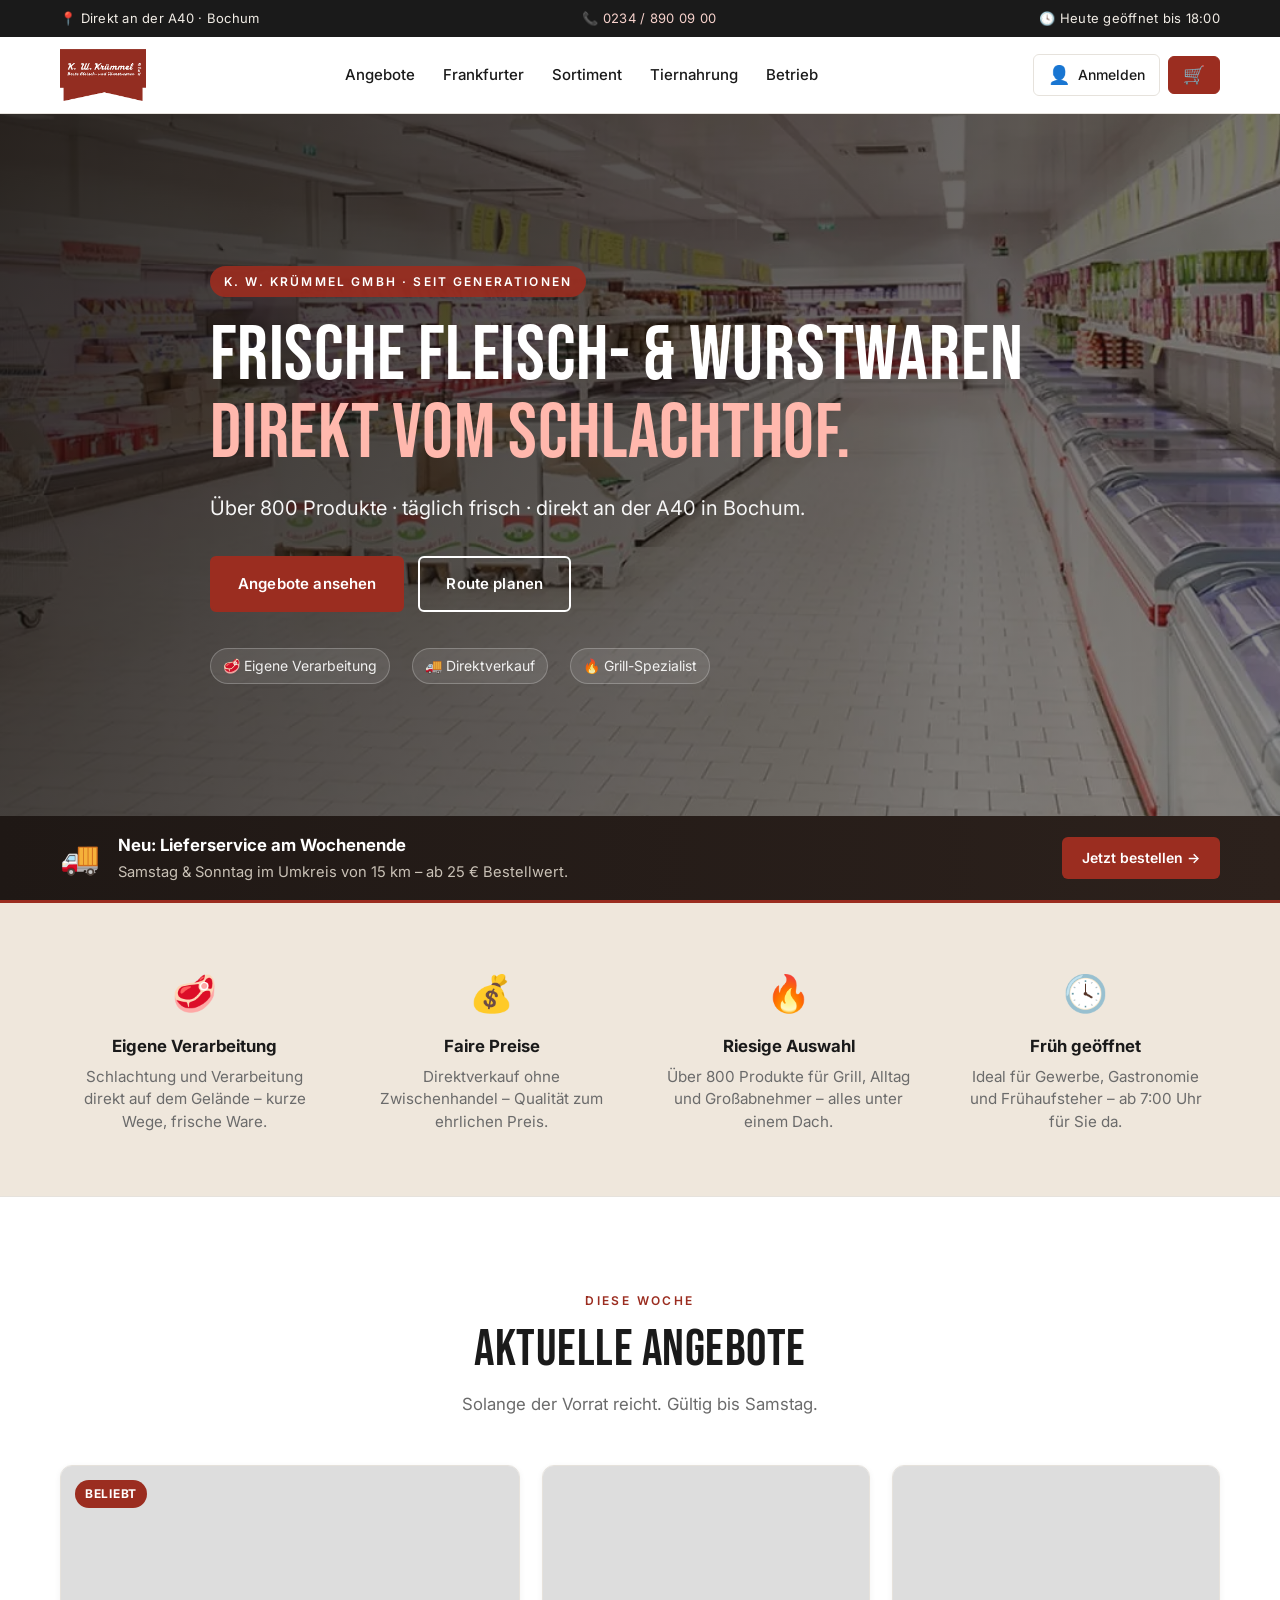
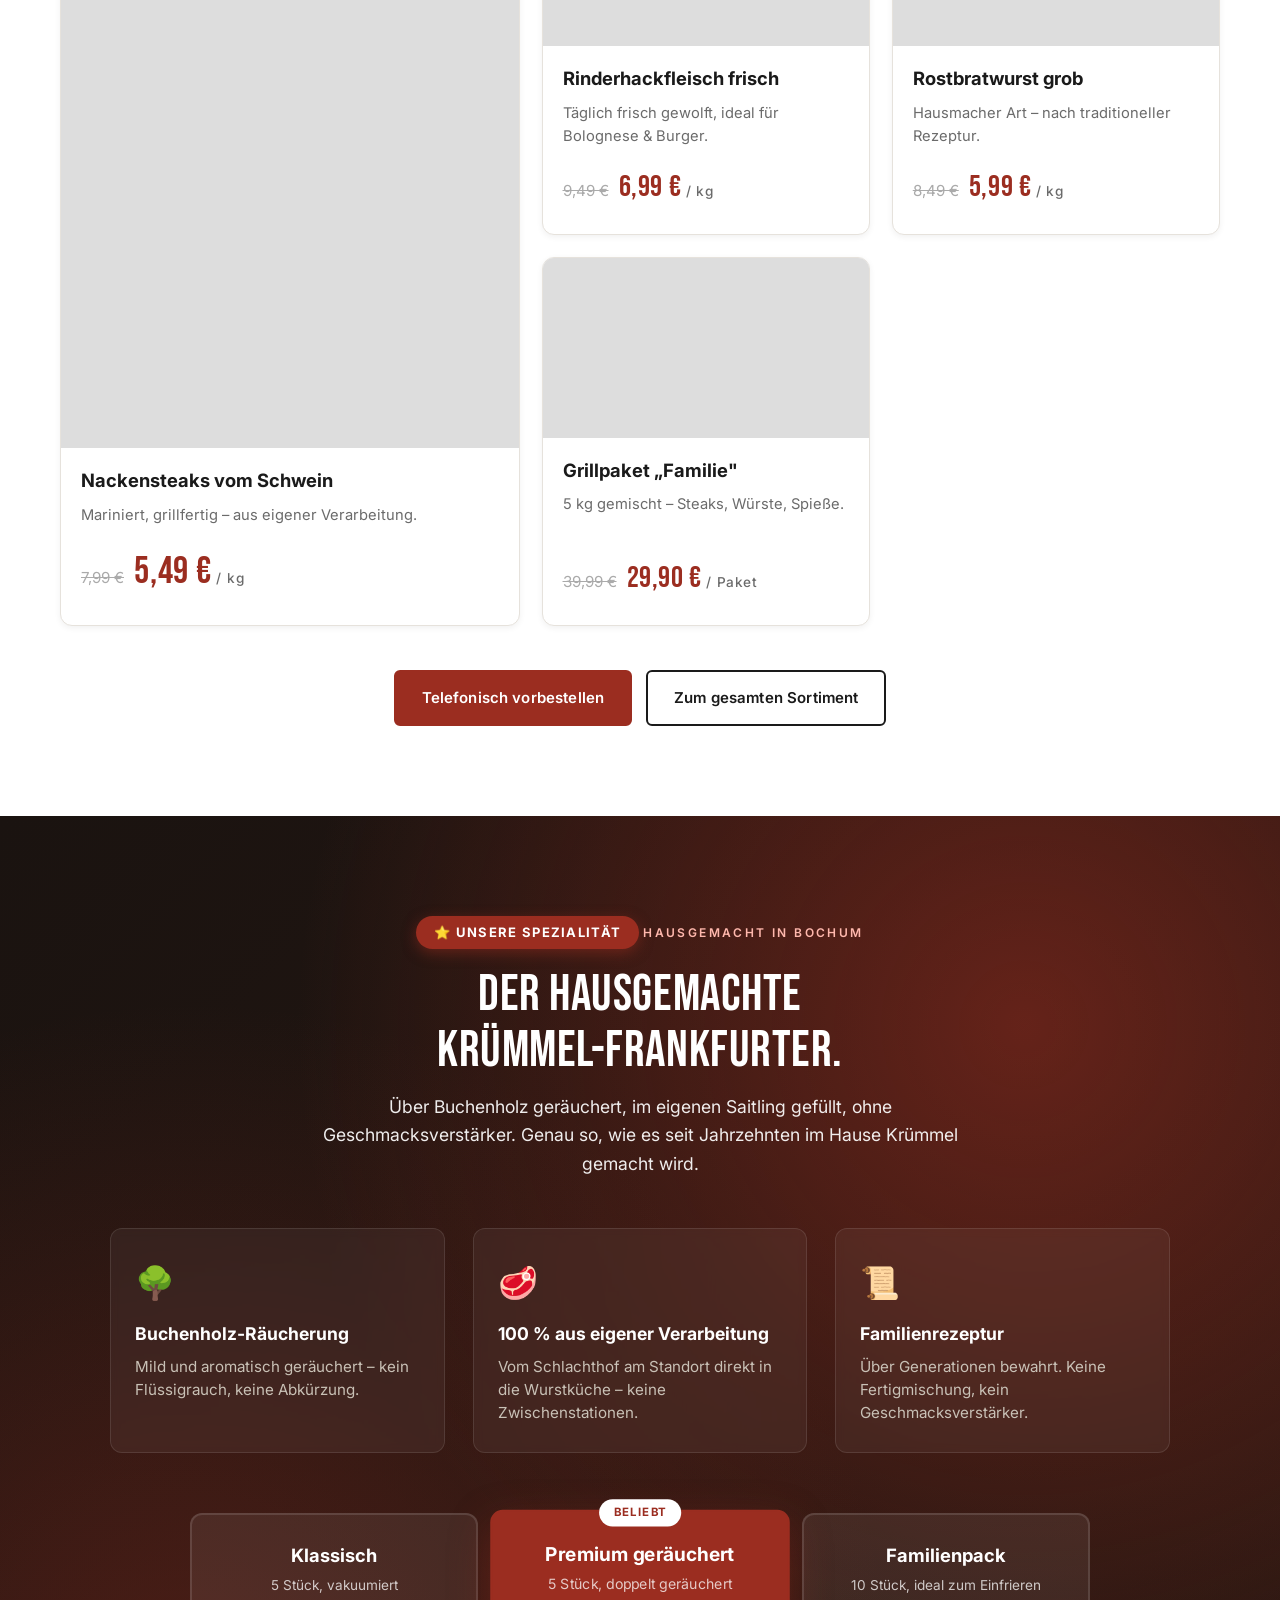
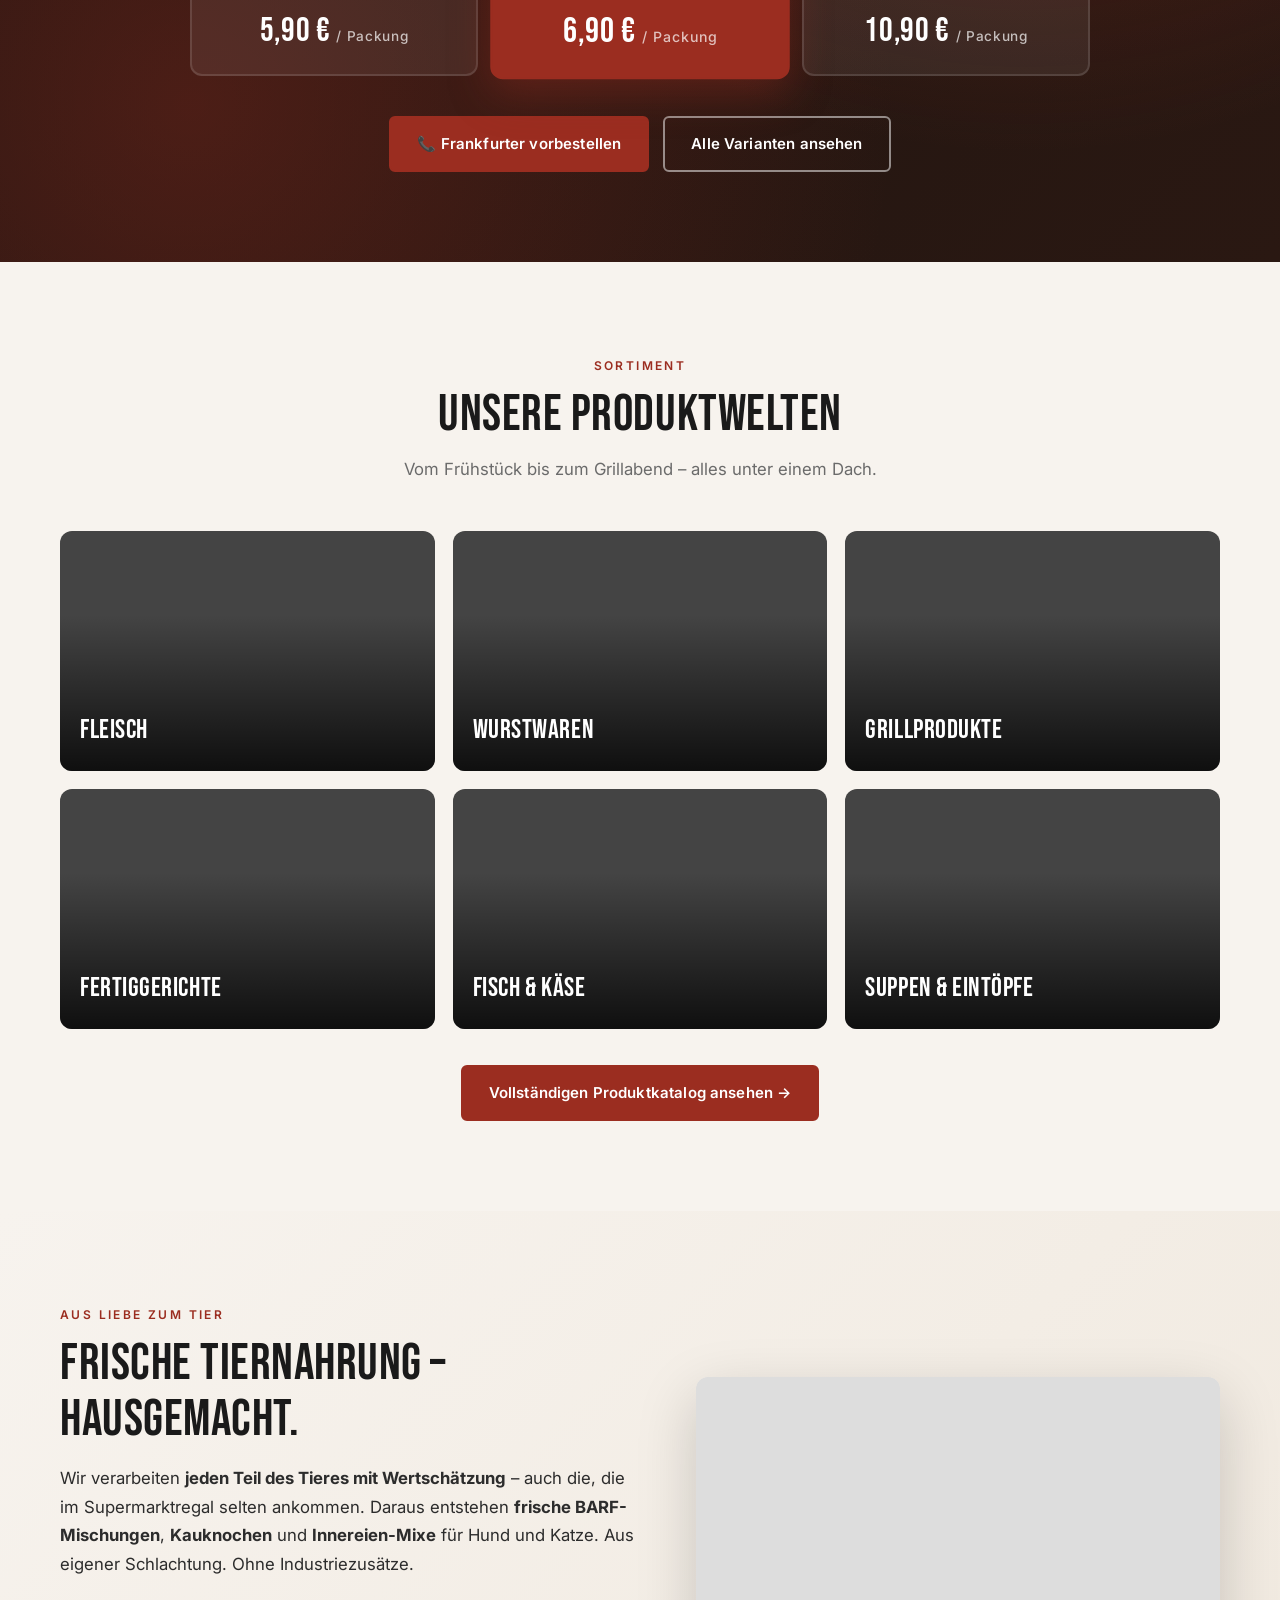
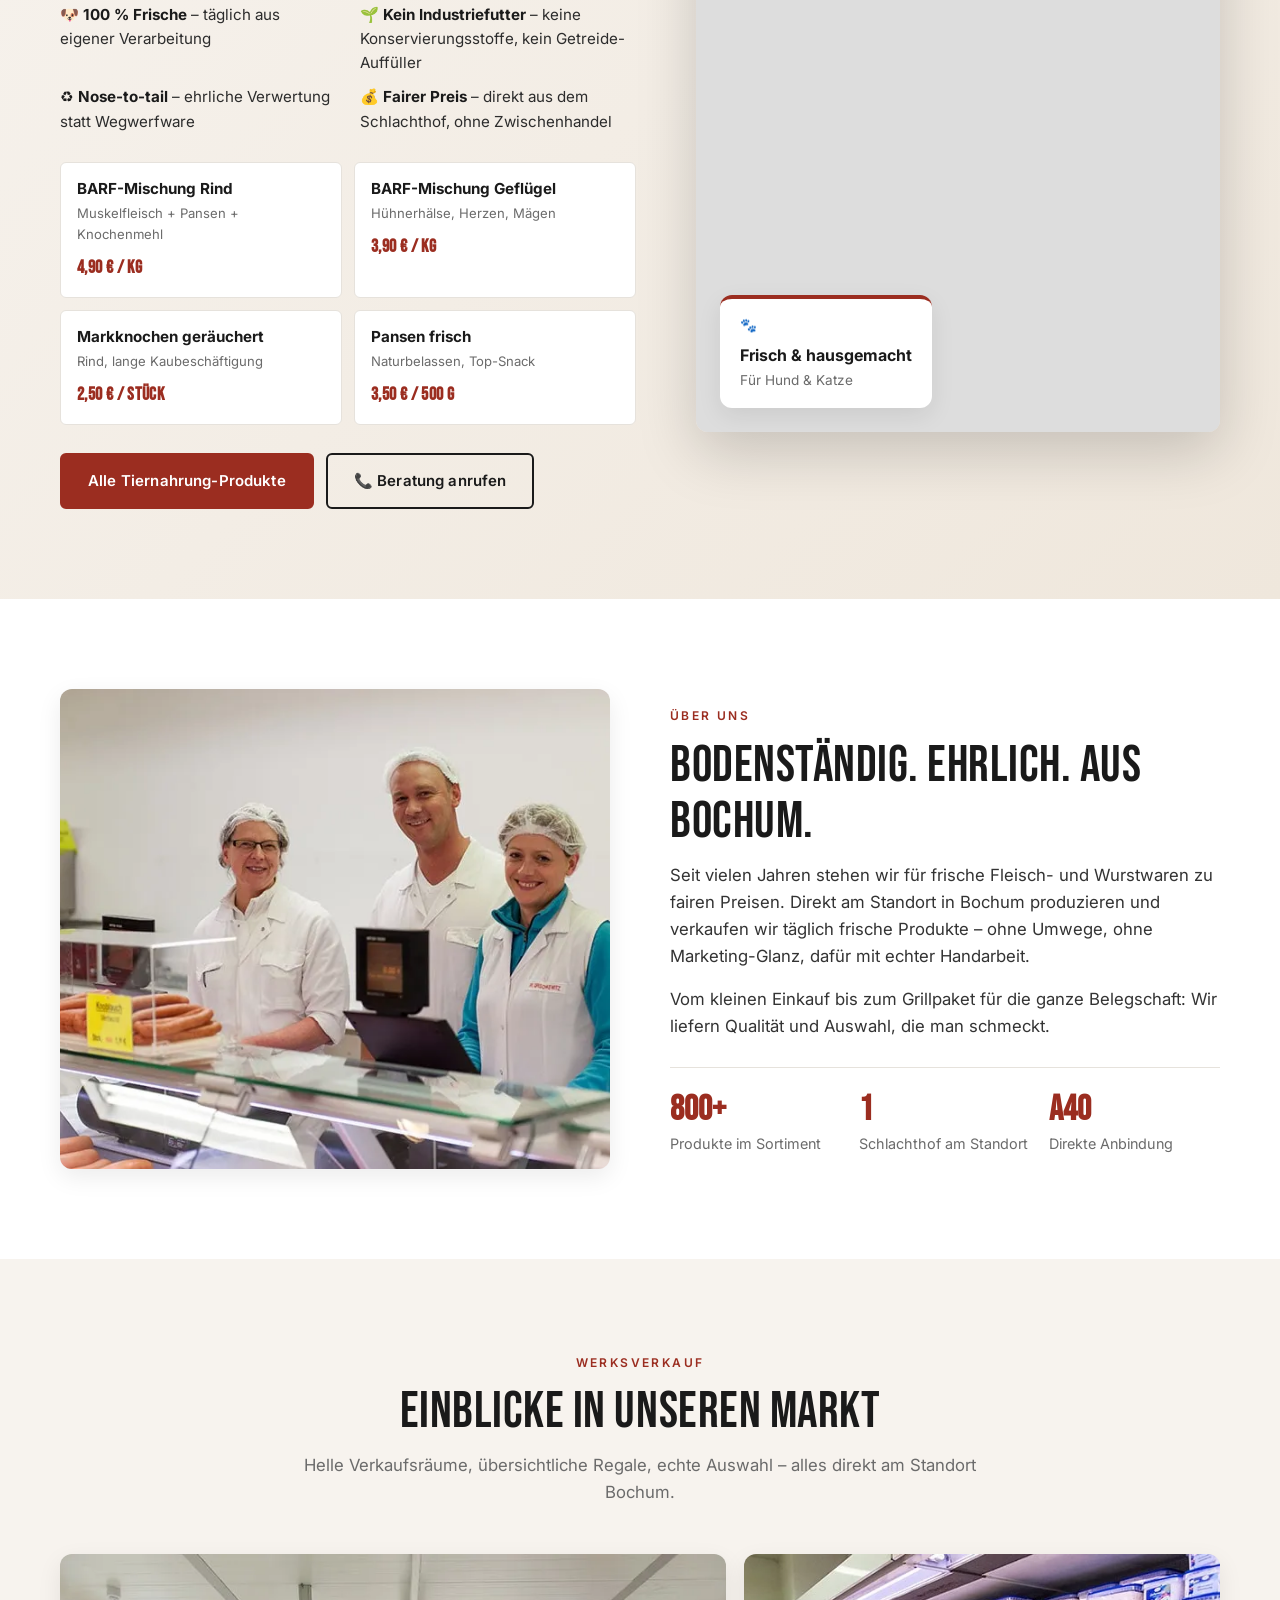
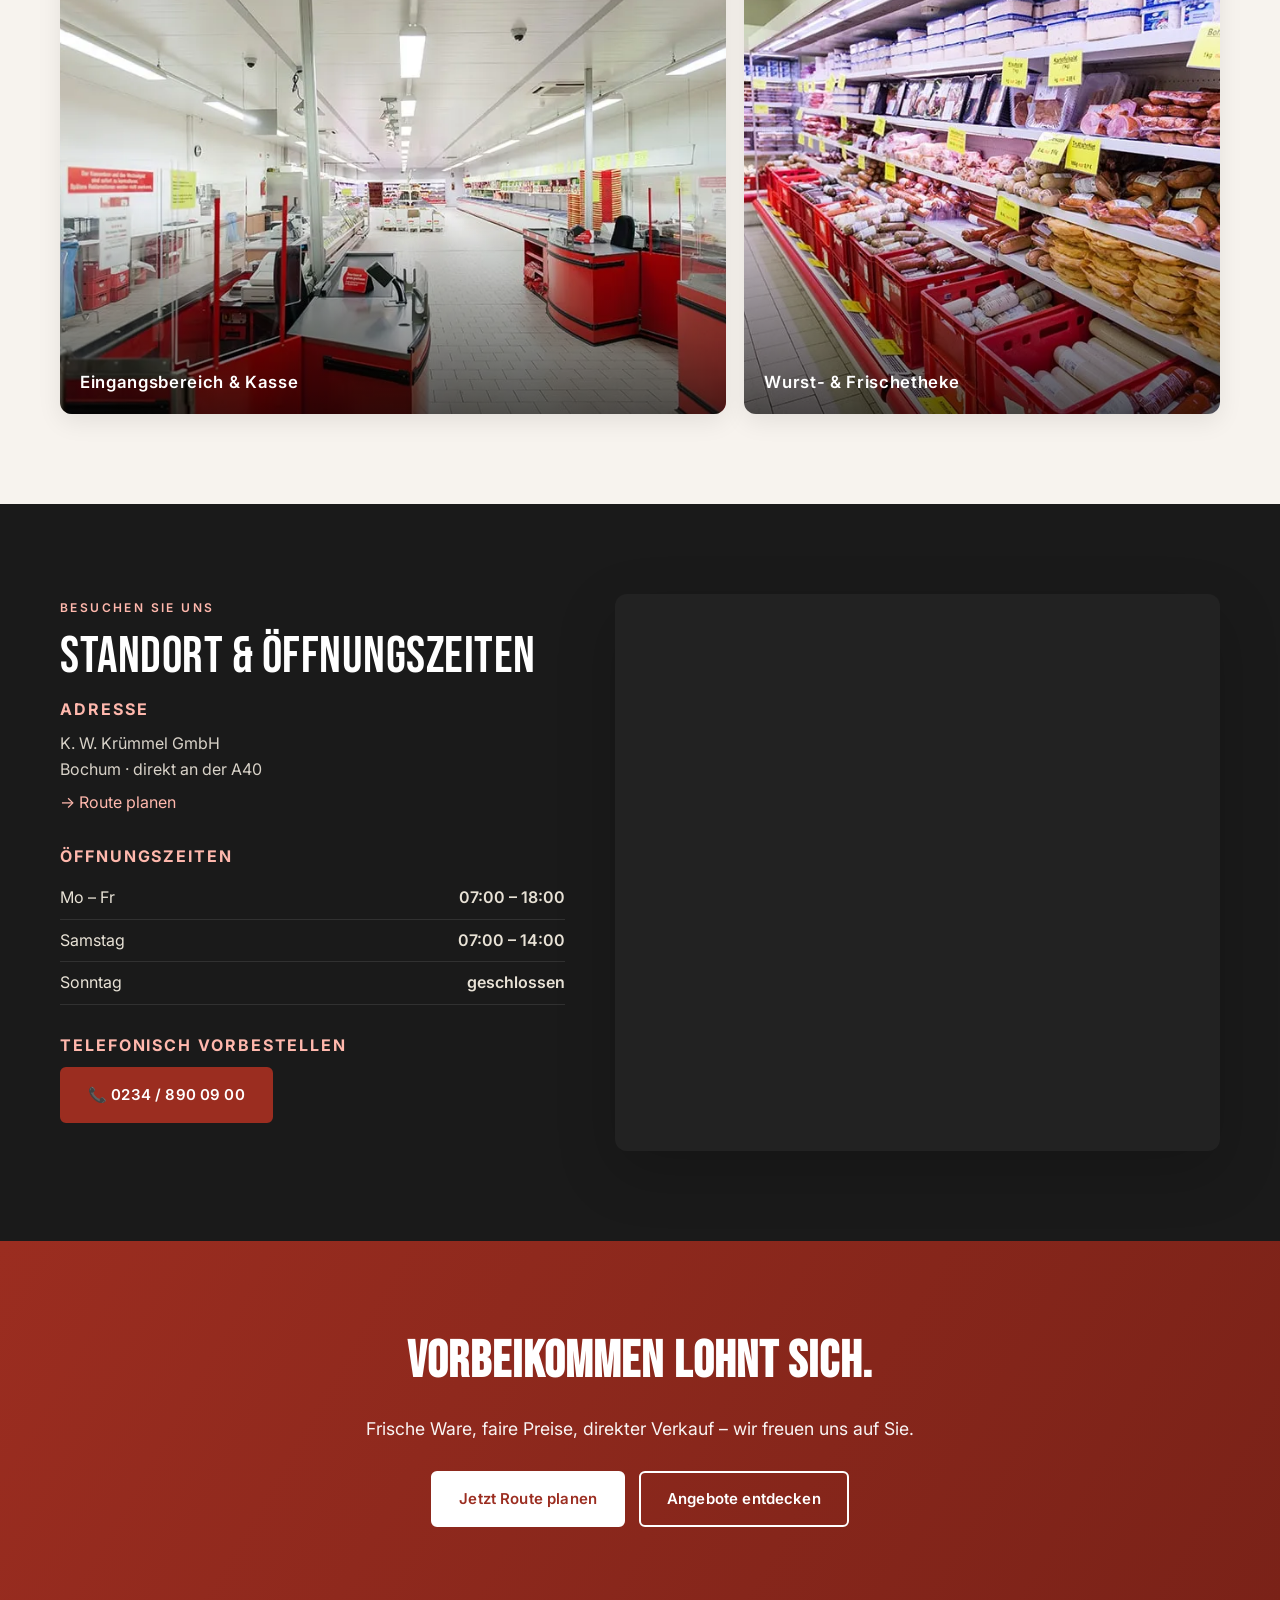
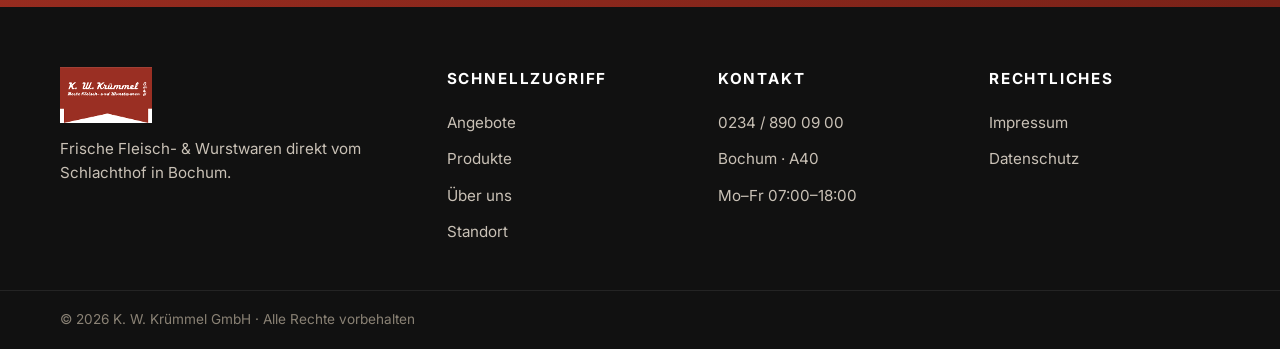
==== commit d65806c0: "Add 3-Step Onlineshop mit Login - Neuer 3-Step-Checkout (kasse.html) mit Stepper-UI:   1. Warenkorb " ====
--- a/site/index.html
+++ b/site/index.html
@@ -11,6 +11,7 @@
   <link rel="preconnect" href="https://fonts.gstatic.com" crossorigin />
   <link href="https://fonts.googleapis.com/css2?family=Inter:wght@400;500;600;700&family=Bebas+Neue&display=swap" rel="stylesheet" />
   <link rel="stylesheet" href="css/styles.css" />
+  <link rel="stylesheet" href="css/shop.css" />
 </head>
 <body>
 
@@ -36,9 +37,21 @@
           <li><a href="produkte.html">Sortiment</a></li>
           <li><a href="#tiernahrung">Tiernahrung</a></li>
           <li><a href="#betrieb">Betrieb</a></li>
-          <li><a href="#kontakt" class="nav__cta">Kontakt</a></li>
         </ul>
       </nav>
+      <div class="header__actions">
+        <a href="login.html" class="header-icon-btn" data-auth-state title="Anmelden">
+          <span class="header-icon-btn__icon">👤</span>
+          <span class="header-icon-btn__label">
+            <span class="when-out">Anmelden</span>
+            <span class="when-in">Hallo, <em data-auth-name></em></span>
+          </span>
+        </a>
+        <a href="kasse.html" class="header-icon-btn header-icon-btn--cart" title="Warenkorb">
+          <span class="header-icon-btn__icon">🛒</span>
+          <span class="header-icon-btn__badge" data-cart-count>0</span>
+        </a>
+      </div>
       <button class="nav__toggle" aria-label="Menü öffnen" aria-expanded="false" aria-controls="mobile-menu">
         <span></span><span></span><span></span>
       </button>
@@ -50,7 +63,8 @@
       <a href="#tiernahrung">Tiernahrung</a>
       <a href="#betrieb">Betrieb</a>
       <a href="#standort">Standort</a>
-      <a href="#kontakt">Kontakt</a>
+      <a href="login.html">Anmelden</a>
+      <a href="kasse.html">Warenkorb</a>
     </div>
   </header>
 
@@ -479,5 +493,7 @@
   </footer>
 
   <script src="js/main.js" defer></script>
+  <script src="js/auth.js" defer></script>
+  <script src="js/cart.js" defer></script>
 </body>
 </html>
--- a/site/css/shop.css
+++ b/site/css/shop.css
@@ -0,0 +1,841 @@
+/* =========================================================
+   Shop / Checkout / Login – ergänzt styles.css und catalog.css
+   ========================================================= */
+
+/* ── Header-Aktionen (Cart + Login) ─────────────── */
+.header__actions {
+  display: flex;
+  align-items: center;
+  gap: 8px;
+  margin-left: 16px;
+}
+.header-icon-btn {
+  position: relative;
+  display: inline-flex;
+  align-items: center;
+  gap: 8px;
+  padding: 9px 14px;
+  border-radius: var(--radius-sm);
+  background: transparent;
+  border: 1px solid var(--color-line);
+  color: var(--color-ink);
+  font-size: 14px;
+  font-weight: 500;
+  cursor: pointer;
+  transition: background 0.18s, border-color 0.18s, color 0.18s;
+  text-decoration: none;
+}
+.header-icon-btn:hover {
+  background: var(--color-bg-soft);
+  border-color: var(--color-red);
+  color: var(--color-red);
+}
+.header-icon-btn--cart {
+  background: var(--color-red);
+  border-color: var(--color-red);
+  color: #fff;
+}
+.header-icon-btn--cart:hover {
+  background: var(--color-red-dark);
+  border-color: var(--color-red-dark);
+  color: #fff;
+}
+.header-icon-btn__icon { font-size: 18px; line-height: 1; }
+.header-icon-btn__label .when-in,
+.header-icon-btn__label .when-out { display: inline; }
+[data-auth-state="in"] .when-out { display: none; }
+[data-auth-state="out"] .when-in { display: none; }
+.header-icon-btn__badge {
+  background: #fff;
+  color: var(--color-red);
+  border-radius: 999px;
+  padding: 2px 8px;
+  font-size: 12px;
+  font-weight: 700;
+  min-width: 22px;
+  text-align: center;
+  display: none;
+}
+.header-icon-btn__badge.is-visible { display: inline-block; }
+@media (max-width: 880px) {
+  .header__actions { display: none; }
+}
+
+/* ── Toast (Add-to-cart Feedback) ─────────────── */
+.cart-toast {
+  position: fixed;
+  bottom: 24px; left: 50%;
+  transform: translate(-50%, 60px);
+  background: var(--color-ink);
+  color: #fff;
+  padding: 14px 22px;
+  border-radius: 999px;
+  box-shadow: var(--shadow-lg);
+  font-size: 14px;
+  font-weight: 500;
+  z-index: 200;
+  opacity: 0;
+  transition: transform 0.25s ease, opacity 0.25s ease;
+  display: flex;
+  align-items: center;
+  gap: 14px;
+  max-width: calc(100vw - 40px);
+}
+.cart-toast a {
+  color: #ffb8ad;
+  font-weight: 600;
+  white-space: nowrap;
+}
+.cart-toast a:hover { color: #fff; }
+.cart-toast.is-visible {
+  transform: translate(-50%, 0);
+  opacity: 1;
+}
+
+/* ── Buttons-Erweiterungen ─────────────── */
+.btn--block { width: 100%; }
+.btn--lg { padding: 18px 32px; font-size: 16px; }
+
+/* ════════════════════════════════════════════════
+   Checkout (kasse.html)
+   ════════════════════════════════════════════════ */
+.checkout {
+  background: var(--color-bg-soft);
+  padding: 40px 0 80px;
+  min-height: 70vh;
+}
+.checkout__head {
+  text-align: center;
+  max-width: 720px;
+  margin: 0 auto 28px;
+}
+.checkout__head h1 {
+  font-family: var(--font-display);
+  font-weight: 400;
+  font-size: clamp(2rem, 4vw, 3rem);
+  margin: 0 0 10px;
+  letter-spacing: 0.01em;
+  color: var(--color-ink);
+}
+.checkout__lead {
+  margin: 0;
+  color: var(--color-muted);
+  font-size: 1.05rem;
+}
+
+/* ── Stepper ─────────────── */
+.stepper {
+  display: grid;
+  grid-template-columns: 1fr 1fr 1fr;
+  list-style: none;
+  margin: 0 0 32px;
+  padding: 0;
+  position: relative;
+  counter-reset: step;
+}
+.stepper::before {
+  content: "";
+  position: absolute;
+  top: 22px;
+  left: 16%; right: 16%;
+  height: 2px;
+  background: var(--color-line);
+  z-index: 0;
+}
+.step {
+  position: relative;
+  display: flex;
+  flex-direction: column;
+  align-items: center;
+  gap: 8px;
+  z-index: 1;
+}
+.step__num {
+  width: 44px;
+  height: 44px;
+  border-radius: 50%;
+  background: #fff;
+  border: 2px solid var(--color-line);
+  display: flex;
+  align-items: center;
+  justify-content: center;
+  font-family: var(--font-display);
+  font-size: 18px;
+  color: var(--color-muted);
+  transition: background 0.2s, border-color 0.2s, color 0.2s;
+}
+.step__label {
+  font-size: 13px;
+  font-weight: 600;
+  color: var(--color-muted);
+  text-align: center;
+  letter-spacing: 0.02em;
+}
+.step.is-active .step__num {
+  background: var(--color-red);
+  border-color: var(--color-red);
+  color: #fff;
+  box-shadow: 0 0 0 4px rgba(155,45,32,0.15);
+}
+.step.is-active .step__label { color: var(--color-ink); }
+.step.is-done .step__num {
+  background: var(--color-ink);
+  border-color: var(--color-ink);
+  color: #fff;
+}
+.step.is-done .step__num::before {
+  content: "✓";
+}
+.step.is-done .step__num span,
+.step.is-done .step__num {
+  font-size: 18px;
+}
+
+/* ── Layout (Main + Sticky Sidebar) ─────────────── */
+.checkout__layout {
+  display: grid;
+  grid-template-columns: 1fr 360px;
+  gap: 32px;
+  align-items: start;
+}
+.checkout__main {
+  background: #fff;
+  border: 1px solid var(--color-line);
+  border-radius: var(--radius-md);
+  padding: 36px;
+  box-shadow: var(--shadow-sm);
+}
+.step-panel { display: none; }
+.step-panel.is-active { display: block; }
+.step-panel__title {
+  font-family: var(--font-display);
+  font-weight: 400;
+  font-size: 1.8rem;
+  margin: 0 0 24px;
+  color: var(--color-ink);
+  letter-spacing: 0.01em;
+}
+.step-panel__actions {
+  display: flex;
+  justify-content: space-between;
+  gap: 12px;
+  margin-top: 32px;
+  padding-top: 24px;
+  border-top: 1px solid var(--color-line);
+  flex-wrap: wrap;
+}
+.step-panel__actions .btn { min-width: 0; }
+@media (max-width: 1024px) {
+  .checkout__layout { grid-template-columns: 1fr; }
+  .checkout__main { padding: 24px; }
+}
+
+/* ── Cart Items ─────────────── */
+.cart-list { display: flex; flex-direction: column; gap: 14px; }
+.cart-item {
+  display: grid;
+  grid-template-columns: 80px 1fr auto auto auto;
+  gap: 16px;
+  align-items: center;
+  padding: 14px;
+  background: var(--color-bg-soft);
+  border: 1px solid var(--color-line);
+  border-radius: var(--radius-sm);
+}
+.cart-item__image {
+  width: 80px; height: 80px;
+  background: #fff center / cover no-repeat;
+  border-radius: var(--radius-sm);
+  border: 1px solid var(--color-line);
+}
+.cart-item__info h3 {
+  margin: 0 0 4px;
+  font-size: 1rem;
+  color: var(--color-ink);
+}
+.cart-item__meta {
+  margin: 0;
+  font-size: 0.82rem;
+  color: var(--color-muted);
+}
+.cart-item__qty {
+  display: inline-flex;
+  align-items: center;
+  border: 1px solid var(--color-line);
+  border-radius: var(--radius-sm);
+  background: #fff;
+  overflow: hidden;
+}
+.qty-btn {
+  width: 32px; height: 36px;
+  border: 0;
+  background: transparent;
+  font-size: 18px;
+  color: var(--color-ink);
+  cursor: pointer;
+  font-weight: 600;
+}
+.qty-btn:hover { background: var(--color-bg-warm); color: var(--color-red); }
+.qty-input {
+  width: 44px;
+  border: 0;
+  border-left: 1px solid var(--color-line);
+  border-right: 1px solid var(--color-line);
+  text-align: center;
+  font-size: 14px;
+  font-family: inherit;
+  font-weight: 600;
+  background: transparent;
+  height: 36px;
+}
+.qty-input::-webkit-outer-spin-button,
+.qty-input::-webkit-inner-spin-button { -webkit-appearance: none; margin: 0; }
+.qty-input { -moz-appearance: textfield; }
+.cart-item__price {
+  font-family: var(--font-display);
+  font-size: 1.4rem;
+  color: var(--color-red);
+  letter-spacing: 0.02em;
+  text-align: right;
+  min-width: 80px;
+}
+.cart-item__remove {
+  width: 32px; height: 32px;
+  border: 0;
+  background: transparent;
+  font-size: 22px;
+  color: #aaa;
+  cursor: pointer;
+  border-radius: 50%;
+  transition: background 0.15s, color 0.15s;
+}
+.cart-item__remove:hover { background: #fee; color: var(--color-red); }
+@media (max-width: 640px) {
+  .cart-item {
+    grid-template-columns: 64px 1fr auto;
+    gap: 12px;
+  }
+  .cart-item__qty { grid-column: 2; }
+  .cart-item__price { grid-column: 3; grid-row: 2; align-self: end; }
+  .cart-item__remove { grid-column: 3; grid-row: 1; align-self: start; }
+}
+
+/* ── Empty State ─────────────── */
+.cart-empty {
+  text-align: center;
+  padding: 60px 20px;
+}
+.cart-empty__icon {
+  font-size: 56px;
+  margin-bottom: 16px;
+  opacity: 0.4;
+}
+.cart-empty h3 {
+  margin: 0 0 8px;
+  font-size: 1.4rem;
+  color: var(--color-ink);
+}
+.cart-empty p {
+  margin: 0 0 24px;
+  color: var(--color-muted);
+}
+
+/* ── Forms ─────────────── */
+.fieldset {
+  border: 0;
+  padding: 0;
+  margin: 0 0 28px;
+}
+.fieldset legend {
+  font-size: 1rem;
+  font-weight: 700;
+  color: var(--color-ink);
+  margin-bottom: 14px;
+  padding: 0;
+}
+.toggle-grid {
+  display: grid;
+  grid-template-columns: 1fr 1fr;
+  gap: 14px;
+}
+.toggle-card {
+  position: relative;
+  cursor: pointer;
+}
+.toggle-card input {
+  position: absolute;
+  inset: 0;
+  opacity: 0;
+  cursor: pointer;
+}
+.toggle-card__body {
+  border: 2px solid var(--color-line);
+  border-radius: var(--radius-md);
+  padding: 18px;
+  background: var(--color-bg-soft);
+  transition: border-color 0.15s, background 0.15s;
+  display: flex;
+  flex-direction: column;
+  gap: 4px;
+}
+.toggle-card__icon { font-size: 28px; margin-bottom: 4px; }
+.toggle-card__body strong {
+  font-size: 1.05rem;
+  color: var(--color-ink);
+}
+.toggle-card__body span {
+  font-size: 0.85rem;
+  color: var(--color-muted);
+}
+.toggle-card input:checked + .toggle-card__body {
+  border-color: var(--color-red);
+  background: #fff;
+  box-shadow: 0 0 0 3px rgba(155,45,32,0.1);
+}
+@media (max-width: 540px) {
+  .toggle-grid { grid-template-columns: 1fr; }
+}
+
+.form-grid {
+  display: grid;
+  grid-template-columns: 1fr 1fr;
+  gap: 14px;
+}
+.field { display: flex; flex-direction: column; gap: 6px; }
+.field--span-2 { grid-column: span 2; }
+.field label, .field__label-block {
+  font-size: 0.85rem;
+  font-weight: 600;
+  color: var(--color-ink-soft);
+}
+.field input,
+.field textarea,
+.field select,
+.select-block {
+  padding: 12px 14px;
+  border: 1px solid var(--color-line);
+  border-radius: var(--radius-sm);
+  background: #fff;
+  font-family: inherit;
+  font-size: 15px;
+  color: var(--color-ink);
+  transition: border-color 0.15s, box-shadow 0.15s;
+}
+.select-block { width: 100%; margin-top: 6px; }
+.field input:focus,
+.field textarea:focus,
+.field select:focus,
+.select-block:focus {
+  outline: none;
+  border-color: var(--color-red);
+  box-shadow: 0 0 0 3px rgba(155,45,32,0.12);
+}
+.field input.is-invalid,
+.field textarea.is-invalid {
+  border-color: #d23a2a;
+  background: #fff5f4;
+  animation: shake 0.3s;
+}
+@keyframes shake {
+  0%, 100% { transform: translateX(0); }
+  25% { transform: translateX(-4px); }
+  75% { transform: translateX(4px); }
+}
+.field__hint {
+  font-size: 0.78rem;
+  color: var(--color-muted);
+}
+.field__forgot {
+  font-size: 0.82rem;
+  align-self: flex-end;
+  margin-top: -2px;
+}
+@media (max-width: 540px) {
+  .form-grid { grid-template-columns: 1fr; }
+  .field--span-2 { grid-column: span 1; }
+}
+
+.info-box {
+  background: var(--color-bg-warm);
+  border-left: 3px solid var(--color-red);
+  padding: 16px 18px;
+  border-radius: var(--radius-sm);
+  margin-bottom: 16px;
+}
+.info-box strong { display: block; margin-bottom: 6px; color: var(--color-ink); }
+.info-box p { margin: 4px 0; color: var(--color-ink-soft); font-size: 0.9rem; }
+
+/* ── Confirmation Step ─────────────── */
+.confirm-block {
+  padding: 16px 18px;
+  background: var(--color-bg-soft);
+  border-radius: var(--radius-sm);
+  margin-bottom: 14px;
+  border: 1px solid var(--color-line);
+}
+.confirm-block h3 {
+  margin: 0 0 10px;
+  font-size: 0.9rem;
+  text-transform: uppercase;
+  letter-spacing: 0.1em;
+  color: var(--color-red);
+}
+.confirm-block p { margin: 4px 0; color: var(--color-ink-soft); font-size: 0.95rem; }
+.confirm-items__list {
+  list-style: none;
+  margin: 0; padding: 0;
+}
+.confirm-items__list li {
+  display: flex;
+  justify-content: space-between;
+  padding: 6px 0;
+  border-bottom: 1px dashed var(--color-line);
+  font-size: 0.95rem;
+}
+.confirm-items__list li:last-child { border-bottom: 0; }
+
+.payment-info {
+  display: flex;
+  gap: 14px;
+  align-items: flex-start;
+  background: linear-gradient(120deg, #f3faf5 0%, #e9f5ed 100%);
+  border: 1px solid #c6e3cf;
+  border-radius: var(--radius-sm);
+  padding: 16px 18px;
+  margin: 18px 0;
+}
+.payment-info__icon { font-size: 22px; }
+.payment-info strong { display: block; color: #1f5b35; margin-bottom: 4px; }
+.payment-info p { margin: 0; color: #2c6b45; font-size: 0.9rem; }
+
+.agb-check {
+  display: flex;
+  gap: 10px;
+  align-items: flex-start;
+  font-size: 0.92rem;
+  color: var(--color-ink-soft);
+  cursor: pointer;
+  margin: 18px 0;
+}
+.agb-check input { margin-top: 4px; flex-shrink: 0; }
+
+.alt-channel {
+  text-align: center;
+  margin: 18px 0 0;
+  font-size: 0.9rem;
+  color: var(--color-muted);
+}
+.alt-channel a {
+  font-weight: 600;
+  margin-left: 6px;
+}
+
+/* ── Success ─────────────── */
+.success-box {
+  text-align: center;
+  padding: 30px 20px;
+}
+.success-box__icon {
+  width: 80px; height: 80px;
+  background: #2f7d4f;
+  color: #fff;
+  border-radius: 50%;
+  display: flex;
+  align-items: center;
+  justify-content: center;
+  font-size: 40px;
+  margin: 0 auto 24px;
+  box-shadow: 0 10px 30px rgba(47,125,79,0.25);
+}
+.success-box h2 {
+  font-family: var(--font-display);
+  font-weight: 400;
+  font-size: 2rem;
+  margin: 0 0 8px;
+  color: var(--color-ink);
+}
+.success-box__lead {
+  margin: 0 0 24px;
+  color: var(--color-muted);
+}
+.success-box__order {
+  background: var(--color-bg-soft);
+  border-radius: var(--radius-sm);
+  padding: 16px 20px;
+  margin: 0 auto 28px;
+  max-width: 360px;
+  font-size: 0.95rem;
+  color: var(--color-ink-soft);
+}
+.success-box__cta {
+  display: flex;
+  gap: 12px;
+  justify-content: center;
+  flex-wrap: wrap;
+}
+
+/* ── Sticky Sidebar Summary ─────────────── */
+.checkout__summary { position: sticky; top: calc(var(--header-h) + 16px); }
+.summary {
+  background: #fff;
+  border: 1px solid var(--color-line);
+  border-radius: var(--radius-md);
+  padding: 24px;
+  box-shadow: var(--shadow-sm);
+}
+.summary__title {
+  margin: 0 0 16px;
+  font-size: 1.1rem;
+  color: var(--color-ink);
+  font-weight: 700;
+}
+.summary__list {
+  list-style: none;
+  margin: 0 0 14px; padding: 0;
+  max-height: 240px;
+  overflow: auto;
+}
+.summary__list li {
+  display: flex;
+  justify-content: space-between;
+  gap: 12px;
+  padding: 6px 0;
+  font-size: 0.88rem;
+  border-bottom: 1px dashed var(--color-line);
+}
+.summary__list li:last-child { border-bottom: 0; }
+.summary__empty { color: var(--color-muted); font-style: italic; }
+.summary__row {
+  display: flex;
+  justify-content: space-between;
+  padding: 8px 0;
+  font-size: 0.95rem;
+  color: var(--color-ink-soft);
+}
+.summary__row--total {
+  border-top: 2px solid var(--color-line);
+  margin-top: 6px;
+  padding-top: 14px;
+  font-size: 1.15rem;
+}
+.summary__row--total strong:last-child {
+  font-family: var(--font-display);
+  color: var(--color-red);
+  font-size: 1.6rem;
+  letter-spacing: 0.02em;
+  line-height: 1;
+}
+.summary__progress {
+  margin: 14px 0;
+  padding: 10px 12px;
+  background: var(--color-bg-warm);
+  border-radius: var(--radius-sm);
+}
+.summary__progress p {
+  margin: 8px 0 0;
+  font-size: 0.82rem;
+  color: var(--color-ink-soft);
+  text-align: center;
+}
+.summary__progress-bar {
+  height: 6px;
+  background: rgba(255,255,255,0.6);
+  border-radius: 999px;
+  overflow: hidden;
+}
+.summary__progress-fill {
+  height: 100%;
+  background: linear-gradient(90deg, var(--color-red) 0%, var(--color-red-light) 100%);
+  width: 0;
+  transition: width 0.3s ease;
+}
+.summary__trust {
+  margin-top: 16px;
+  padding-top: 16px;
+  border-top: 1px solid var(--color-line);
+}
+.summary__trust p {
+  margin: 4px 0;
+  font-size: 0.82rem;
+  color: var(--color-muted);
+}
+
+/* ════════════════════════════════════════════════
+   Login (login.html)
+   ════════════════════════════════════════════════ */
+.login-page {
+  background: var(--color-bg-soft);
+  padding: 60px 0 80px;
+  min-height: 70vh;
+}
+.login-grid {
+  display: grid;
+  grid-template-columns: 1fr 1fr;
+  gap: 60px;
+  align-items: center;
+  max-width: 1100px;
+}
+.login-side__eyebrow {
+  display: inline-block;
+  text-transform: uppercase;
+  letter-spacing: 0.18em;
+  font-size: 12px;
+  font-weight: 600;
+  color: var(--color-red);
+  margin-bottom: 12px;
+}
+.login-side h1 {
+  font-family: var(--font-display);
+  font-weight: 400;
+  font-size: clamp(2rem, 4vw, 3.2rem);
+  line-height: 1.1;
+  margin: 0 0 14px;
+  color: var(--color-ink);
+}
+.login-side > p {
+  color: var(--color-ink-soft);
+  font-size: 1.05rem;
+  margin: 0 0 28px;
+  max-width: 460px;
+}
+.login-benefits {
+  list-style: none;
+  margin: 0 0 28px; padding: 0;
+  display: grid;
+  gap: 14px;
+}
+.login-benefits li {
+  display: flex;
+  gap: 14px;
+  align-items: flex-start;
+}
+.login-benefits__icon {
+  flex-shrink: 0;
+  width: 40px; height: 40px;
+  border-radius: 12px;
+  background: #fff;
+  border: 1px solid var(--color-line);
+  display: flex;
+  align-items: center;
+  justify-content: center;
+  font-size: 20px;
+}
+.login-benefits strong { display: block; color: var(--color-ink); margin-bottom: 2px; }
+.login-benefits span { color: var(--color-muted); font-size: 0.92rem; line-height: 1.5; }
+.login-side__alt {
+  padding-top: 16px;
+  border-top: 1px solid var(--color-line);
+}
+.login-side__alt a {
+  color: var(--color-red);
+  font-weight: 600;
+}
+
+.auth-card {
+  background: #fff;
+  border: 1px solid var(--color-line);
+  border-radius: var(--radius-lg);
+  padding: 32px;
+  box-shadow: var(--shadow-md);
+}
+.auth-tabs {
+  display: grid;
+  grid-template-columns: 1fr 1fr;
+  border-bottom: 1px solid var(--color-line);
+  margin-bottom: 24px;
+}
+.auth-tab {
+  background: transparent;
+  border: 0;
+  padding: 12px 0;
+  font-family: inherit;
+  font-size: 15px;
+  font-weight: 600;
+  color: var(--color-muted);
+  cursor: pointer;
+  position: relative;
+  transition: color 0.18s;
+}
+.auth-tab:hover { color: var(--color-ink); }
+.auth-tab.is-active {
+  color: var(--color-red);
+}
+.auth-tab.is-active::after {
+  content: "";
+  position: absolute;
+  left: 0; right: 0; bottom: -1px;
+  height: 3px;
+  background: var(--color-red);
+  border-radius: 2px;
+}
+
+.auth-form { display: none; }
+.auth-form.is-active { display: block; }
+.auth-card__title {
+  font-family: var(--font-display);
+  font-weight: 400;
+  font-size: 1.6rem;
+  margin: 0 0 18px;
+  color: var(--color-ink);
+  letter-spacing: 0.01em;
+}
+.auth-form .field { margin-bottom: 14px; }
+.auth-form__error {
+  background: #fff5f4;
+  border-left: 3px solid #d23a2a;
+  padding: 10px 14px;
+  border-radius: var(--radius-sm);
+  font-size: 0.88rem;
+  color: #871f15;
+  margin: 12px 0;
+}
+.auth-form__switch {
+  margin-top: 16px;
+  text-align: center;
+  font-size: 0.9rem;
+  color: var(--color-muted);
+}
+.auth-form__switch-btn {
+  background: transparent;
+  border: 0;
+  color: var(--color-red);
+  font-family: inherit;
+  font-size: inherit;
+  font-weight: 600;
+  cursor: pointer;
+  padding: 0 4px;
+}
+.auth-form__switch-btn:hover { text-decoration: underline; }
+
+.account-greeting {
+  text-align: center;
+  margin-bottom: 24px;
+}
+.account-avatar {
+  width: 72px; height: 72px;
+  border-radius: 50%;
+  background: var(--color-red);
+  color: #fff;
+  font-size: 36px;
+  display: flex;
+  align-items: center;
+  justify-content: center;
+  margin: 0 auto 14px;
+}
+.account-greeting h2 {
+  font-family: var(--font-display);
+  font-weight: 400;
+  font-size: 1.6rem;
+  margin: 0 0 6px;
+}
+.account-greeting p { margin: 0; color: var(--color-muted); font-size: 0.92rem; }
+.account-actions {
+  display: flex;
+  flex-direction: column;
+  gap: 10px;
+}
+
+@media (max-width: 880px) {
+  .login-grid { grid-template-columns: 1fr; gap: 32px; }
+  .auth-card { padding: 24px; }
+}
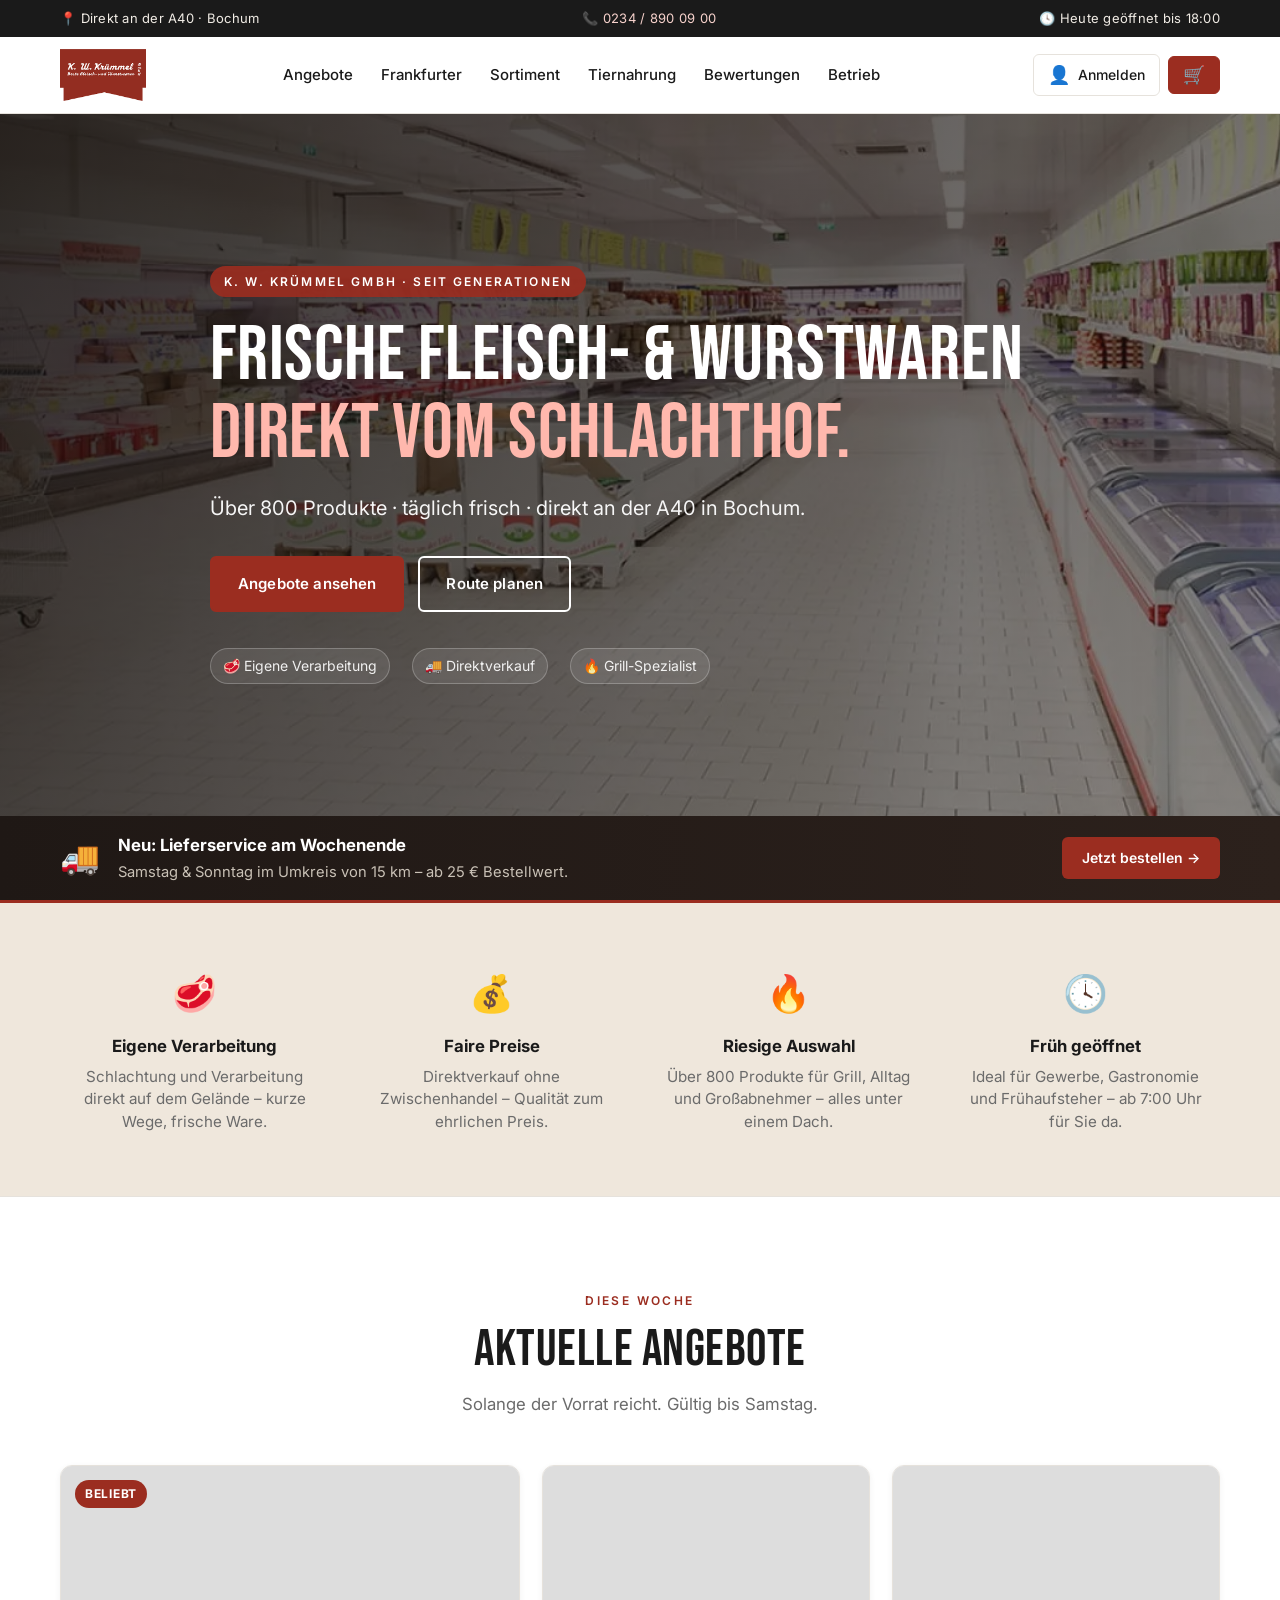
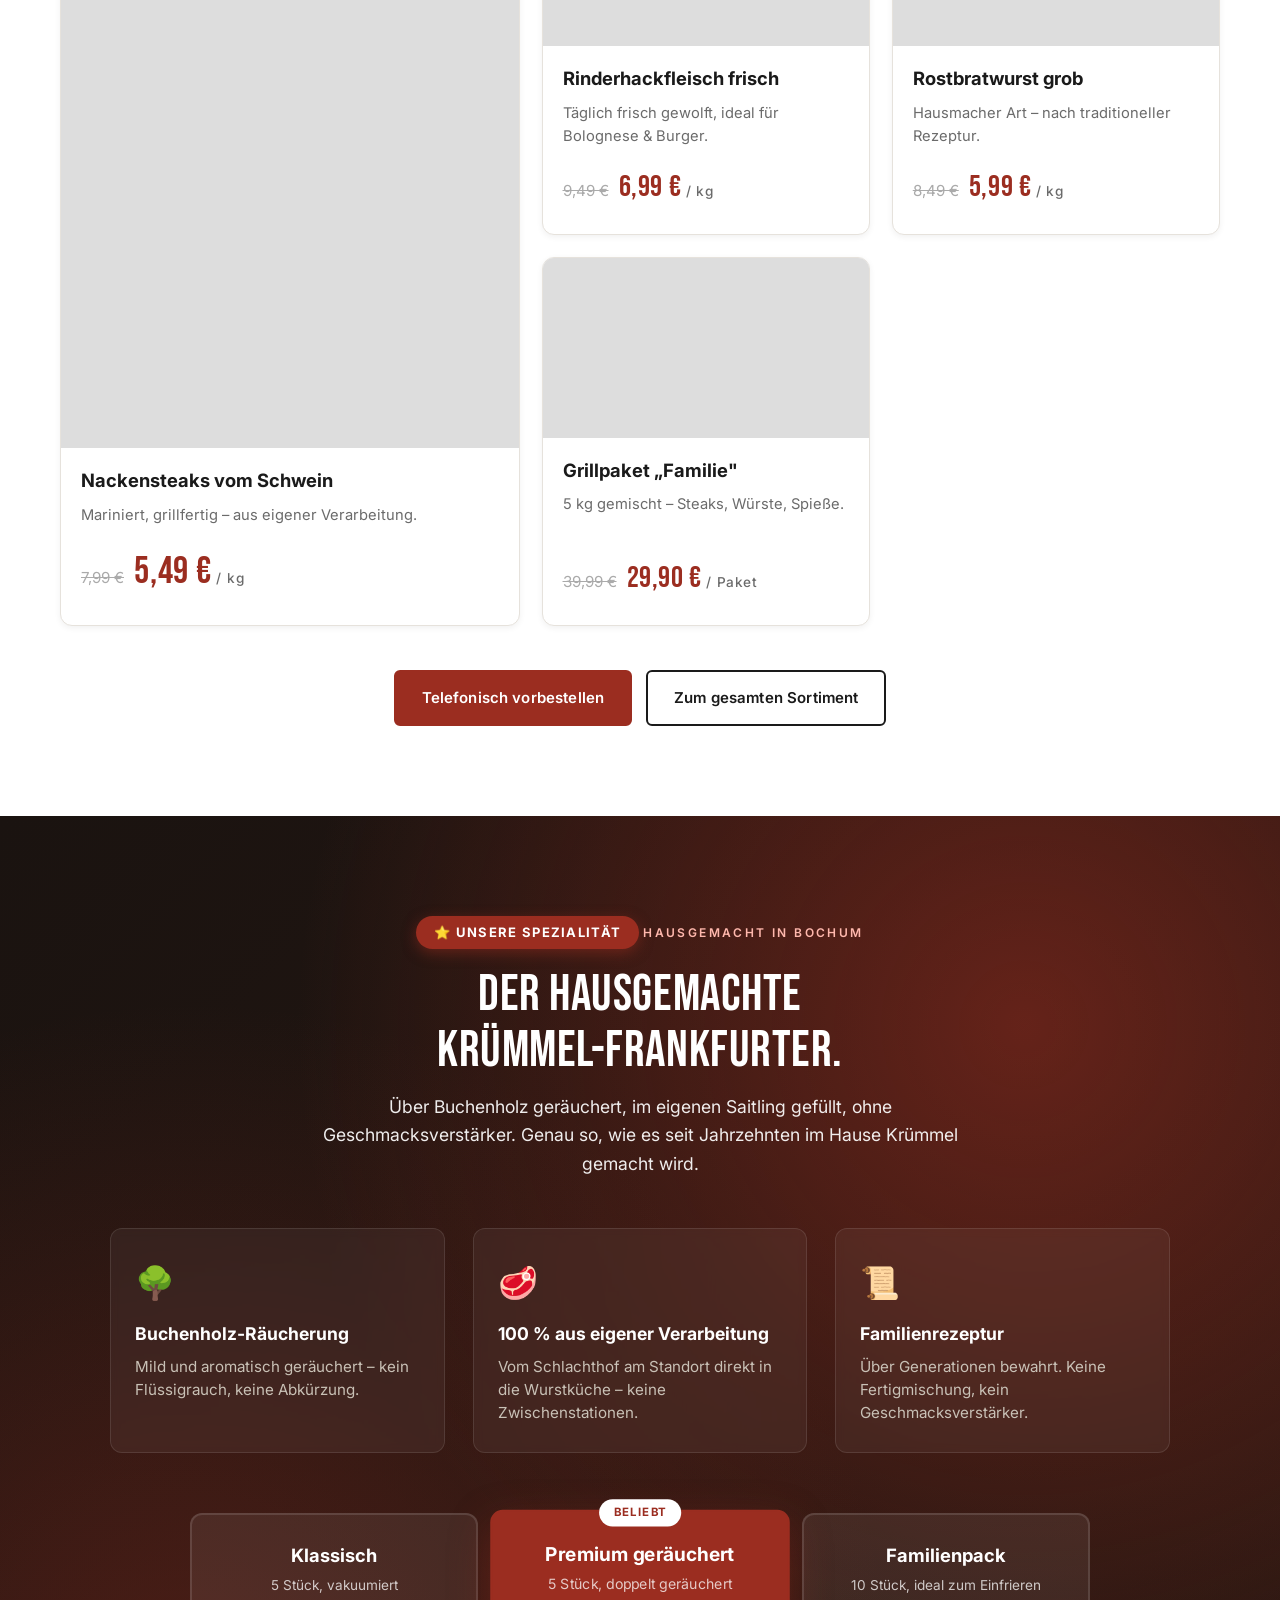
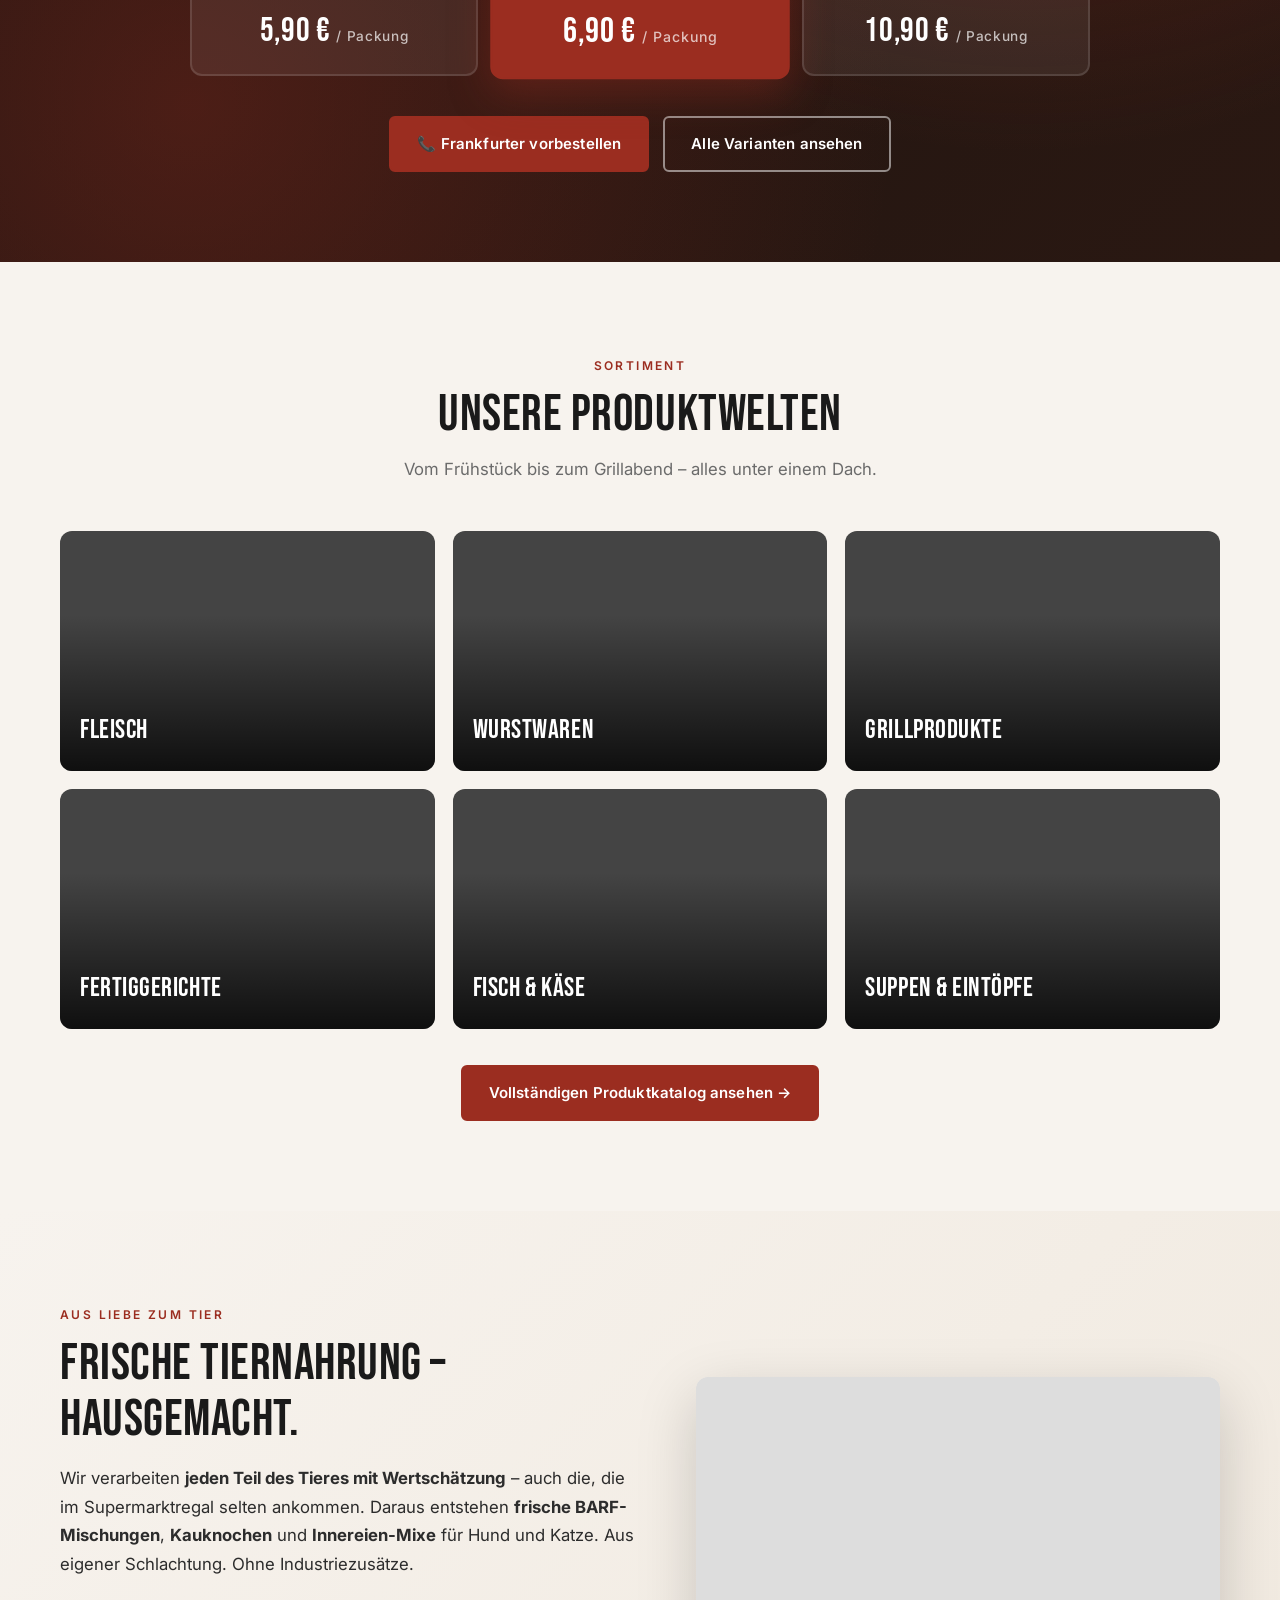
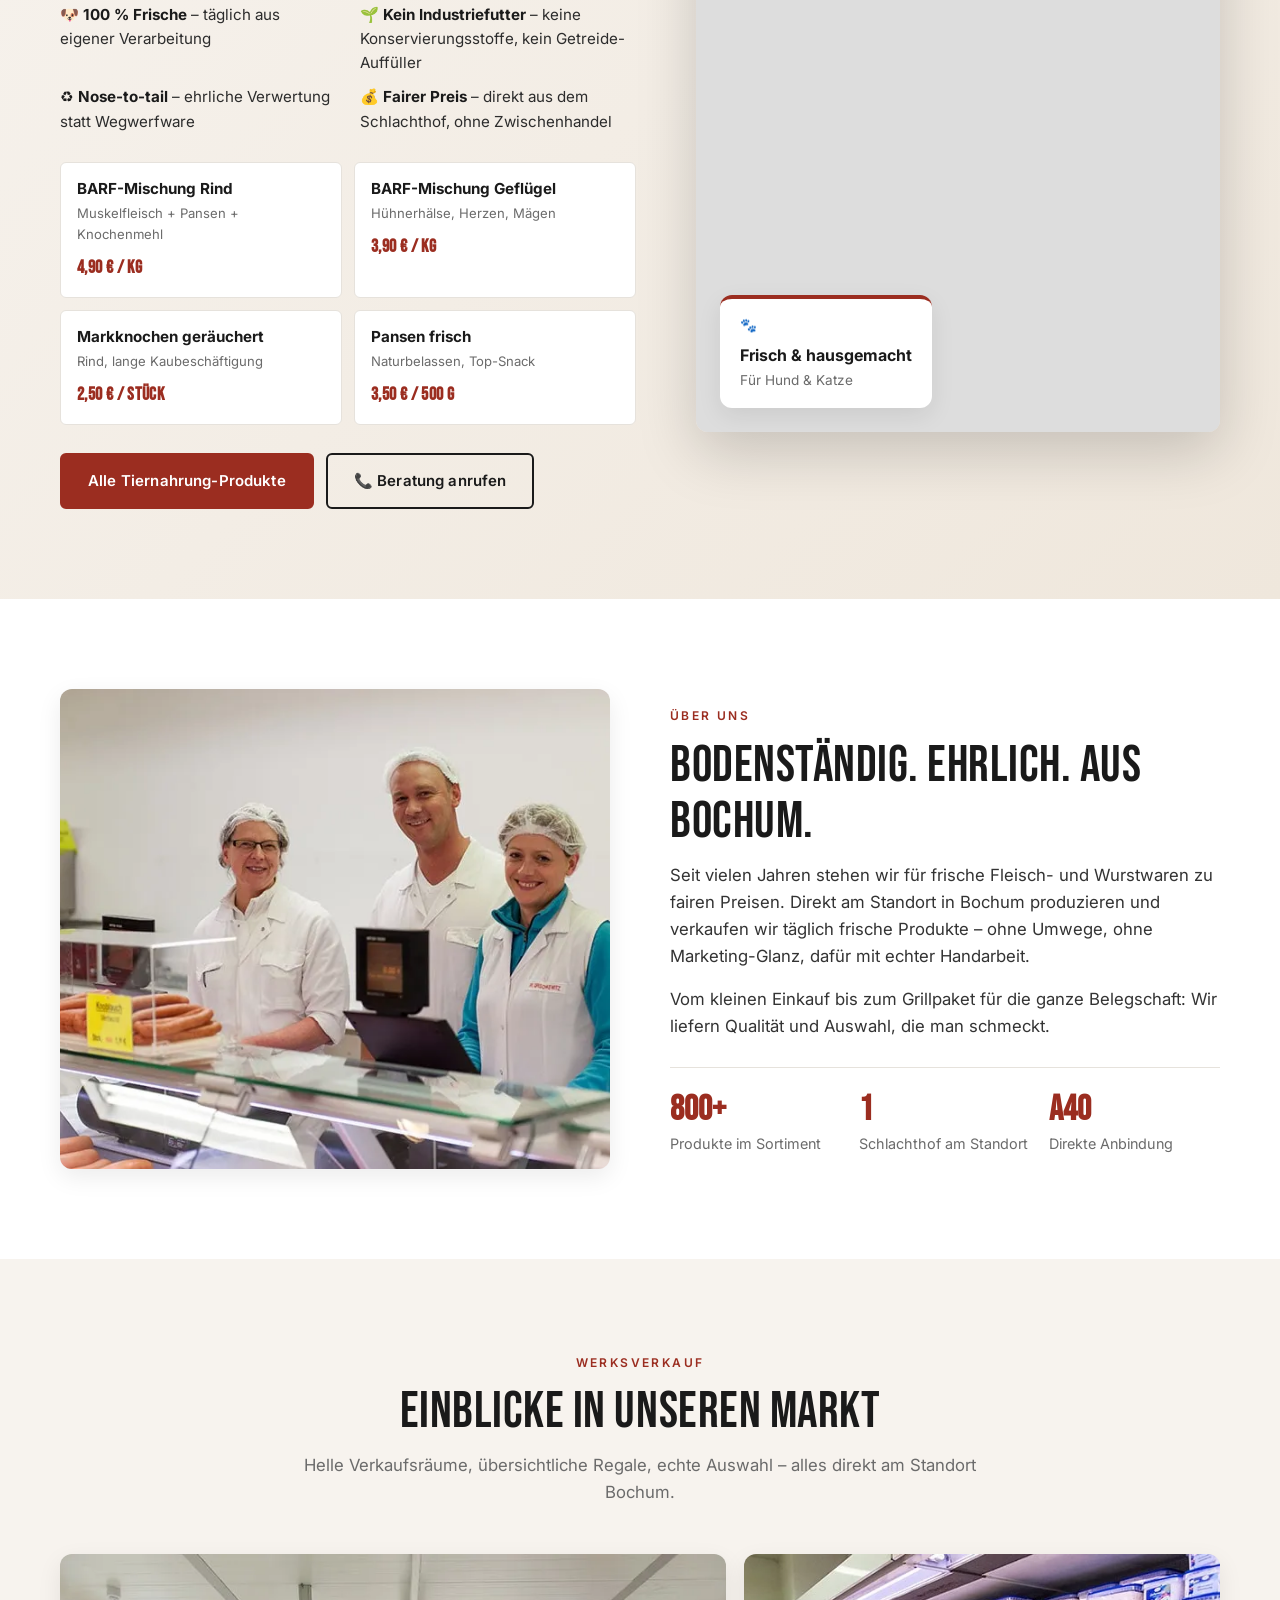
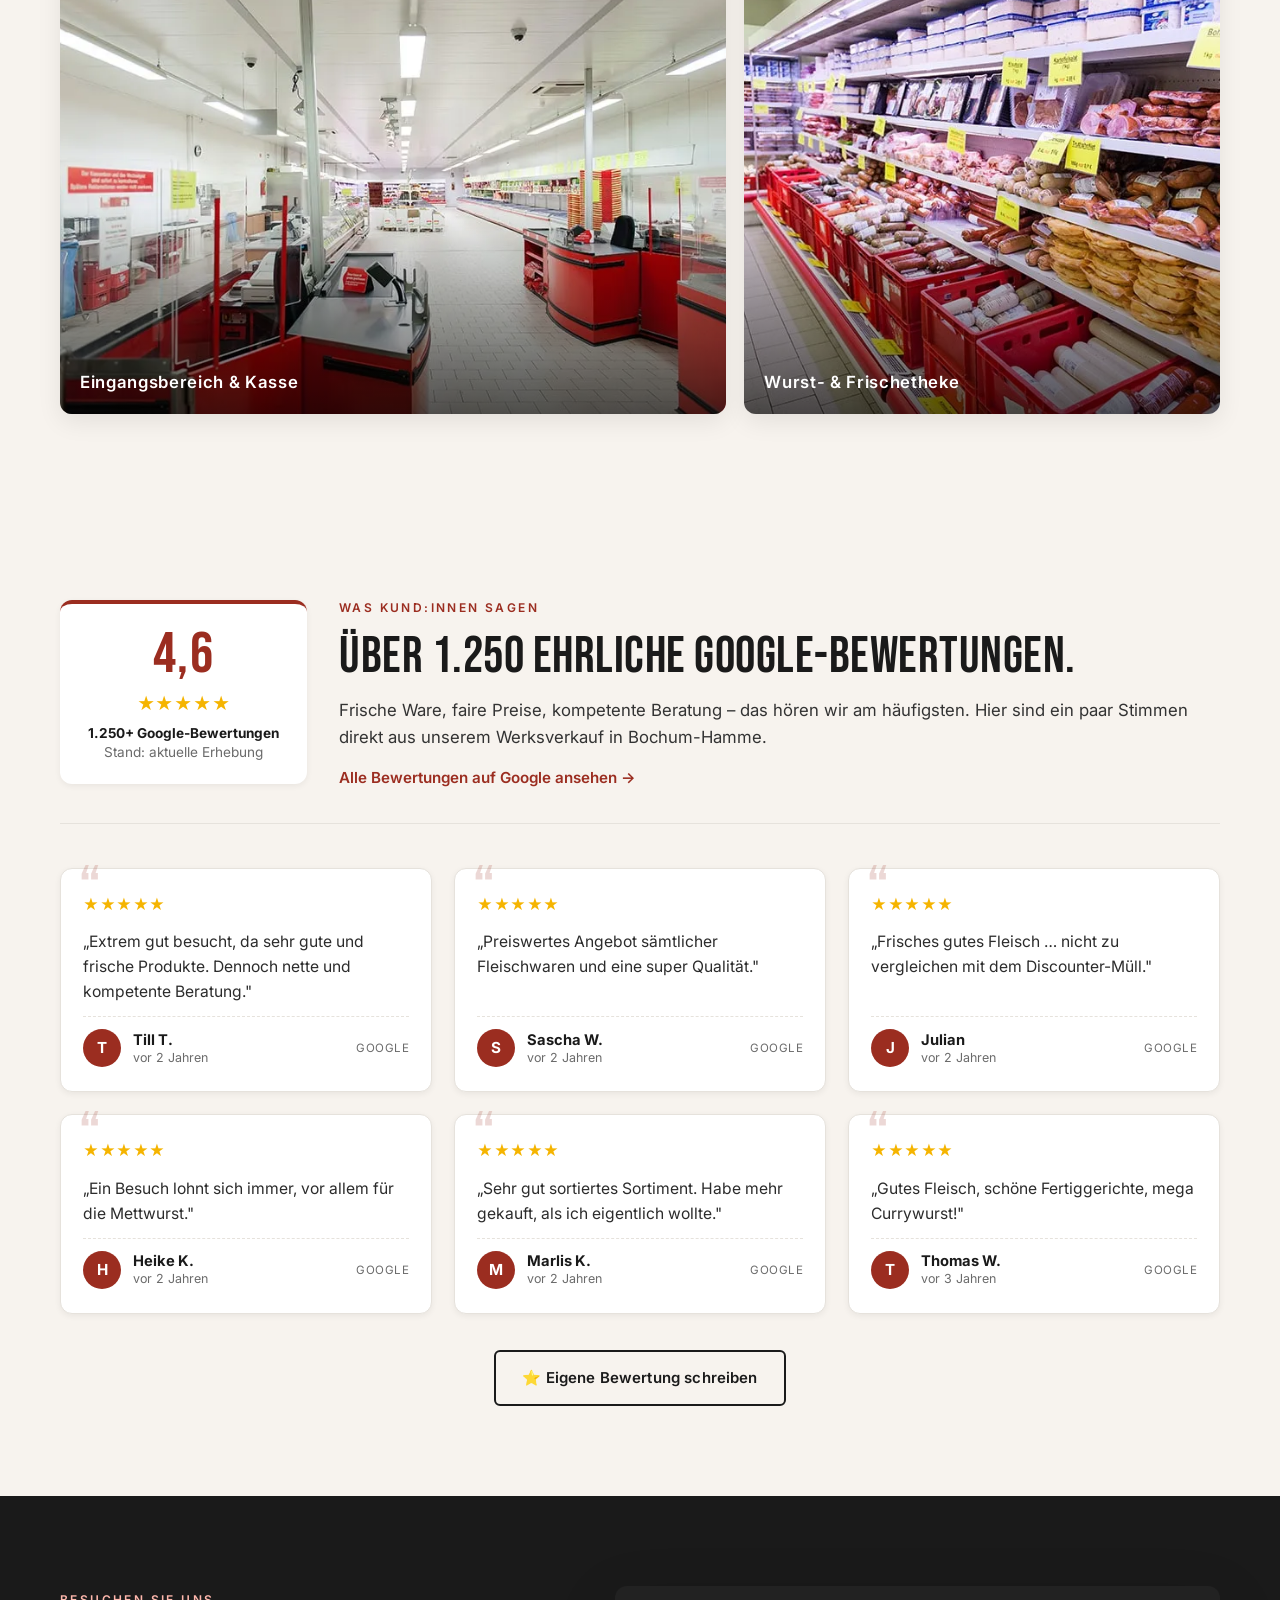
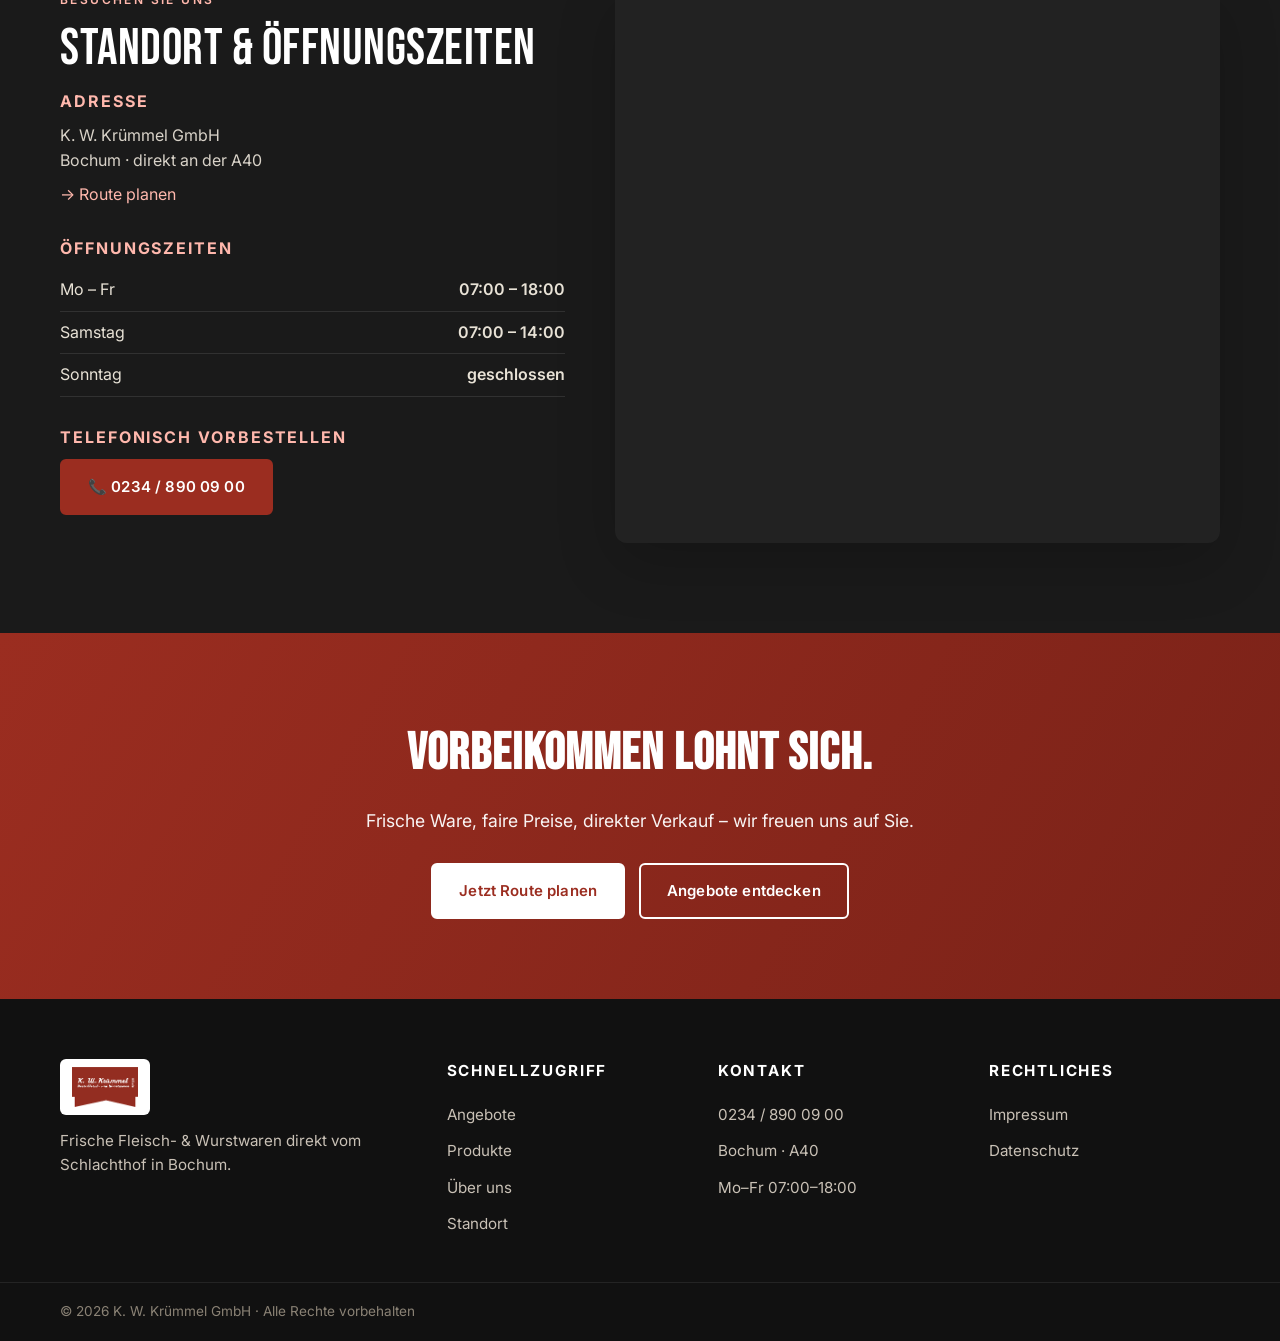
==== commit 1d4d16a6: "Mobile-Optimierung, Bewertungs-Sektion und SEO-Setup - Mobile-Fixes: sichtbarer Cart-Button im Heade" ====
--- a/site/index.html
+++ b/site/index.html
@@ -3,15 +3,164 @@
 <head>
   <meta charset="UTF-8" />
   <meta name="viewport" content="width=device-width, initial-scale=1.0" />
-  <meta name="description" content="K. W. Krümmel GmbH Bochum – Frische Fleisch- und Wurstwaren direkt vom Schlachthof. Über 800 Produkte, faire Preise, direkt an der A40." />
+
+  <!-- Primary SEO -->
+  <title>Krümmel Bochum – Fleischerei & Werksverkauf | Frisch vom Schlachthof Bochum-Hamme</title>
+  <meta name="description" content="K. W. Krümmel GmbH Bochum-Hamme: Fleischerei mit eigenem Schlachthof an der A40. Über 800 Produkte – Fleisch, Wurst, Frankfurter, Grill, Tiernahrung. 4,6 ★ aus 1.250+ Google-Bewertungen. Mo–Fr 7–18 · Sa 7–14." />
+  <meta name="keywords" content="Fleischerei Bochum, Metzgerei Bochum, Wurstwaren Bochum, Werksverkauf Bochum, Krümmel Bochum, Schlachthof Bochum, Frankfurter Bochum, Grillfleisch Bochum, BARF Bochum, Hamme Freudenbergstraße" />
+  <meta name="author" content="K. W. Krümmel GmbH" />
+  <meta name="robots" content="index, follow, max-image-preview:large" />
   <meta name="theme-color" content="#9B2D20" />
-  <title>Krümmel Bochum – Frische Fleisch- & Wurstwaren direkt vom Schlachthof</title>
+  <meta name="geo.region" content="DE-NW" />
+  <meta name="geo.placename" content="Bochum" />
+  <meta name="geo.position" content="51.4900;7.1936" />
+  <meta name="ICBM" content="51.4900, 7.1936" />
+  <link rel="canonical" href="https://kruemmel-bochum.de/" />
+
+  <!-- Open Graph -->
+  <meta property="og:type" content="website" />
+  <meta property="og:locale" content="de_DE" />
+  <meta property="og:site_name" content="Krümmel Bochum" />
+  <meta property="og:title" content="Krümmel Bochum – Frische Fleisch- & Wurstwaren direkt vom Schlachthof" />
+  <meta property="og:description" content="Über 800 Produkte aus eigener Verarbeitung. 4,6 ★ aus 1.250+ Google-Bewertungen. Direkt an der A40 in Bochum-Hamme." />
+  <meta property="og:url" content="https://kruemmel-bochum.de/" />
+  <meta property="og:image" content="https://kruemmel-bochum.de/assets/titelbild.webp" />
+  <meta property="og:image:width" content="1200" />
+  <meta property="og:image:height" content="630" />
+  <meta property="og:image:alt" content="Frische Fleisch- und Wurstwaren bei Krümmel Bochum" />
+
+  <!-- Twitter Card -->
+  <meta name="twitter:card" content="summary_large_image" />
+  <meta name="twitter:title" content="Krümmel Bochum – Fleischerei & Werksverkauf" />
+  <meta name="twitter:description" content="Frische Fleisch- & Wurstwaren direkt vom Schlachthof. 4,6 ★ aus 1.250+ Google-Bewertungen." />
+  <meta name="twitter:image" content="https://kruemmel-bochum.de/assets/titelbild.webp" />
+
   <link rel="icon" href="assets/logo.png" type="image/png" />
+  <link rel="apple-touch-icon" href="assets/logo.png" />
   <link rel="preconnect" href="https://fonts.googleapis.com" />
   <link rel="preconnect" href="https://fonts.gstatic.com" crossorigin />
   <link href="https://fonts.googleapis.com/css2?family=Inter:wght@400;500;600;700&family=Bebas+Neue&display=swap" rel="stylesheet" />
   <link rel="stylesheet" href="css/styles.css" />
   <link rel="stylesheet" href="css/shop.css" />
+
+  <!-- Schema.org: LocalBusiness / Butcher mit aggregiertem Rating und Reviews -->
+  <script type="application/ld+json">
+  {
+    "@context": "https://schema.org",
+    "@type": ["LocalBusiness", "FoodEstablishment"],
+    "@id": "https://kruemmel-bochum.de/#business",
+    "name": "K. W. Krümmel GmbH",
+    "alternateName": "Krümmel Bochum",
+    "description": "Fleischerei und Werksverkauf in Bochum-Hamme mit eigenem Schlachthof. Über 800 Produkte aus eigener Verarbeitung – Fleisch, Wurstwaren, Frankfurter, Grill, Fertiggerichte, Fisch & Käse, frische Tiernahrung.",
+    "url": "https://kruemmel-bochum.de/",
+    "logo": "https://kruemmel-bochum.de/assets/logo.png",
+    "image": [
+      "https://kruemmel-bochum.de/assets/titelbild.webp",
+      "https://kruemmel-bochum.de/assets/eingang.webp",
+      "https://kruemmel-bochum.de/assets/regale.webp"
+    ],
+    "telephone": "+49-234-89009 00",
+    "priceRange": "€€",
+    "currenciesAccepted": "EUR",
+    "paymentAccepted": "Bar, EC-Karte",
+    "address": {
+      "@type": "PostalAddress",
+      "streetAddress": "Freudenbergstraße 45",
+      "addressLocality": "Bochum",
+      "addressRegion": "NRW",
+      "postalCode": "44809",
+      "addressCountry": "DE"
+    },
+    "geo": {
+      "@type": "GeoCoordinates",
+      "latitude": 51.4900,
+      "longitude": 7.1936
+    },
+    "openingHoursSpecification": [
+      { "@type": "OpeningHoursSpecification", "dayOfWeek": ["Monday","Tuesday","Wednesday","Thursday","Friday"], "opens": "07:00", "closes": "18:00" },
+      { "@type": "OpeningHoursSpecification", "dayOfWeek": "Saturday", "opens": "07:00", "closes": "14:00" }
+    ],
+    "areaServed": {
+      "@type": "GeoCircle",
+      "geoMidpoint": { "@type": "GeoCoordinates", "latitude": 51.4900, "longitude": 7.1936 },
+      "geoRadius": "15000"
+    },
+    "hasOfferCatalog": {
+      "@type": "OfferCatalog",
+      "name": "Sortiment Krümmel Bochum",
+      "itemListElement": [
+        { "@type": "OfferCatalog", "name": "Frankfurter (hausgemacht)" },
+        { "@type": "OfferCatalog", "name": "Wurstwaren" },
+        { "@type": "OfferCatalog", "name": "Fleisch" },
+        { "@type": "OfferCatalog", "name": "Grillprodukte" },
+        { "@type": "OfferCatalog", "name": "Fertiggerichte" },
+        { "@type": "OfferCatalog", "name": "Fisch & Käse" },
+        { "@type": "OfferCatalog", "name": "Tiernahrung / BARF" }
+      ]
+    },
+    "aggregateRating": {
+      "@type": "AggregateRating",
+      "ratingValue": "4.6",
+      "bestRating": "5",
+      "worstRating": "1",
+      "ratingCount": "1257",
+      "reviewCount": "1257"
+    },
+    "review": [
+      {
+        "@type": "Review",
+        "author": { "@type": "Person", "name": "Till T." },
+        "reviewRating": { "@type": "Rating", "ratingValue": "5", "bestRating": "5" },
+        "reviewBody": "Extrem gut besucht, da sehr gute und frische Produkte. Dennoch nette und kompetente Beratung."
+      },
+      {
+        "@type": "Review",
+        "author": { "@type": "Person", "name": "Sascha W." },
+        "reviewRating": { "@type": "Rating", "ratingValue": "5", "bestRating": "5" },
+        "reviewBody": "Preiswertes Angebot sämtlicher Fleischwaren und eine super Qualität."
+      },
+      {
+        "@type": "Review",
+        "author": { "@type": "Person", "name": "Julian" },
+        "reviewRating": { "@type": "Rating", "ratingValue": "5", "bestRating": "5" },
+        "reviewBody": "Frisches gutes Fleisch – nicht zu vergleichen mit dem Discounter-Müll."
+      },
+      {
+        "@type": "Review",
+        "author": { "@type": "Person", "name": "Heike K." },
+        "reviewRating": { "@type": "Rating", "ratingValue": "5", "bestRating": "5" },
+        "reviewBody": "Ein Besuch lohnt sich immer, vor allem für die Mettwurst."
+      },
+      {
+        "@type": "Review",
+        "author": { "@type": "Person", "name": "Marlis K." },
+        "reviewRating": { "@type": "Rating", "ratingValue": "5", "bestRating": "5" },
+        "reviewBody": "Sehr gut sortiertes Sortiment. Habe mehr gekauft, als ich eigentlich wollte."
+      },
+      {
+        "@type": "Review",
+        "author": { "@type": "Person", "name": "Thomas W." },
+        "reviewRating": { "@type": "Rating", "ratingValue": "5", "bestRating": "5" },
+        "reviewBody": "Gutes Fleisch, schöne Fertiggerichte, mega Currywurst!"
+      }
+    ]
+  }
+  </script>
+
+  <!-- Schema.org: Website + SearchAction -->
+  <script type="application/ld+json">
+  {
+    "@context": "https://schema.org",
+    "@type": "WebSite",
+    "name": "Krümmel Bochum",
+    "url": "https://kruemmel-bochum.de/",
+    "potentialAction": {
+      "@type": "SearchAction",
+      "target": "https://kruemmel-bochum.de/produkte.html?q={search_term_string}",
+      "query-input": "required name=search_term_string"
+    }
+  }
+  </script>
 </head>
 <body>
 
@@ -28,7 +177,7 @@
   <header class="header" id="site-header">
     <div class="container header__inner">
       <a href="#top" class="header__logo" aria-label="Krümmel Bochum – Startseite">
-        <img src="assets/logo.png" alt="K. W. Krümmel GmbH" />
+        <img src="assets/logo.png" alt="K. W. Krümmel GmbH" width="150" height="52" />
       </a>
       <nav class="nav" aria-label="Hauptnavigation">
         <ul class="nav__list">
@@ -36,6 +185,7 @@
           <li><a href="#frankfurter">Frankfurter</a></li>
           <li><a href="produkte.html">Sortiment</a></li>
           <li><a href="#tiernahrung">Tiernahrung</a></li>
+          <li><a href="#bewertungen">Bewertungen</a></li>
           <li><a href="#betrieb">Betrieb</a></li>
         </ul>
       </nav>
@@ -61,6 +211,7 @@
       <a href="#frankfurter">Frankfurter</a>
       <a href="produkte.html">Sortiment</a>
       <a href="#tiernahrung">Tiernahrung</a>
+      <a href="#bewertungen">Bewertungen</a>
       <a href="#betrieb">Betrieb</a>
       <a href="#standort">Standort</a>
       <a href="login.html">Anmelden</a>
@@ -403,6 +554,153 @@
       </div>
     </section>
 
+    <!-- Bewertungen / Google Reviews -->
+    <section class="reviews section" id="bewertungen" aria-labelledby="reviews-title">
+      <div class="container">
+
+        <div class="reviews__head">
+          <div class="reviews__score" aria-label="Google-Bewertung 4,6 von 5 Sternen">
+            <span class="reviews__score-num">4,6</span>
+            <span class="reviews__stars" aria-hidden="true">★★★★★</span>
+            <span class="reviews__score-meta">
+              <strong>1.250+ Google-Bewertungen</strong>
+              Stand: aktuelle Erhebung
+            </span>
+          </div>
+          <div class="reviews__intro">
+            <span class="section__eyebrow">Was Kund:innen sagen</span>
+            <h2 id="reviews-title" class="section__title">Über 1.250 ehrliche Google-Bewertungen.</h2>
+            <p>
+              Frische Ware, faire Preise, kompetente Beratung – das hören wir am häufigsten.
+              Hier sind ein paar Stimmen direkt aus unserem Werksverkauf in Bochum-Hamme.
+            </p>
+            <a class="reviews__google-link" href="https://www.google.com/search?q=K.+W.+Kr%C3%BCmmel+GmbH+Bochum+Bewertungen" target="_blank" rel="noopener">
+              Alle Bewertungen auf Google ansehen →
+            </a>
+          </div>
+        </div>
+
+        <div class="reviews__grid">
+
+          <article class="review" itemscope itemtype="https://schema.org/Review">
+            <meta itemprop="datePublished" content="2023" />
+            <span class="review__stars" aria-label="5 von 5 Sternen" itemprop="reviewRating" itemscope itemtype="https://schema.org/Rating">
+              <span itemprop="ratingValue" style="display:none">5</span>
+              <span itemprop="bestRating" style="display:none">5</span>
+              ★★★★★
+            </span>
+            <p class="review__text" itemprop="reviewBody">„Extrem gut besucht, da sehr gute und frische Produkte. Dennoch nette und kompetente Beratung."</p>
+            <div class="review__meta">
+              <div class="review__avatar" aria-hidden="true">T</div>
+              <div class="review__author" itemprop="author" itemscope itemtype="https://schema.org/Person">
+                <span class="review__name" itemprop="name">Till T.</span>
+                <span class="review__date">vor 2 Jahren</span>
+              </div>
+              <span class="review__source">Google</span>
+            </div>
+          </article>
+
+          <article class="review" itemscope itemtype="https://schema.org/Review">
+            <meta itemprop="datePublished" content="2023" />
+            <span class="review__stars" aria-label="5 von 5 Sternen" itemprop="reviewRating" itemscope itemtype="https://schema.org/Rating">
+              <span itemprop="ratingValue" style="display:none">5</span>
+              <span itemprop="bestRating" style="display:none">5</span>
+              ★★★★★
+            </span>
+            <p class="review__text" itemprop="reviewBody">„Preiswertes Angebot sämtlicher Fleischwaren und eine super Qualität."</p>
+            <div class="review__meta">
+              <div class="review__avatar" aria-hidden="true">S</div>
+              <div class="review__author" itemprop="author" itemscope itemtype="https://schema.org/Person">
+                <span class="review__name" itemprop="name">Sascha W.</span>
+                <span class="review__date">vor 2 Jahren</span>
+              </div>
+              <span class="review__source">Google</span>
+            </div>
+          </article>
+
+          <article class="review" itemscope itemtype="https://schema.org/Review">
+            <meta itemprop="datePublished" content="2023" />
+            <span class="review__stars" aria-label="5 von 5 Sternen" itemprop="reviewRating" itemscope itemtype="https://schema.org/Rating">
+              <span itemprop="ratingValue" style="display:none">5</span>
+              <span itemprop="bestRating" style="display:none">5</span>
+              ★★★★★
+            </span>
+            <p class="review__text" itemprop="reviewBody">„Frisches gutes Fleisch … nicht zu vergleichen mit dem Discounter-Müll."</p>
+            <div class="review__meta">
+              <div class="review__avatar" aria-hidden="true">J</div>
+              <div class="review__author" itemprop="author" itemscope itemtype="https://schema.org/Person">
+                <span class="review__name" itemprop="name">Julian</span>
+                <span class="review__date">vor 2 Jahren</span>
+              </div>
+              <span class="review__source">Google</span>
+            </div>
+          </article>
+
+          <article class="review" itemscope itemtype="https://schema.org/Review">
+            <meta itemprop="datePublished" content="2023" />
+            <span class="review__stars" aria-label="5 von 5 Sternen" itemprop="reviewRating" itemscope itemtype="https://schema.org/Rating">
+              <span itemprop="ratingValue" style="display:none">5</span>
+              <span itemprop="bestRating" style="display:none">5</span>
+              ★★★★★
+            </span>
+            <p class="review__text" itemprop="reviewBody">„Ein Besuch lohnt sich immer, vor allem für die Mettwurst."</p>
+            <div class="review__meta">
+              <div class="review__avatar" aria-hidden="true">H</div>
+              <div class="review__author" itemprop="author" itemscope itemtype="https://schema.org/Person">
+                <span class="review__name" itemprop="name">Heike K.</span>
+                <span class="review__date">vor 2 Jahren</span>
+              </div>
+              <span class="review__source">Google</span>
+            </div>
+          </article>
+
+          <article class="review" itemscope itemtype="https://schema.org/Review">
+            <meta itemprop="datePublished" content="2023" />
+            <span class="review__stars" aria-label="5 von 5 Sternen" itemprop="reviewRating" itemscope itemtype="https://schema.org/Rating">
+              <span itemprop="ratingValue" style="display:none">5</span>
+              <span itemprop="bestRating" style="display:none">5</span>
+              ★★★★★
+            </span>
+            <p class="review__text" itemprop="reviewBody">„Sehr gut sortiertes Sortiment. Habe mehr gekauft, als ich eigentlich wollte."</p>
+            <div class="review__meta">
+              <div class="review__avatar" aria-hidden="true">M</div>
+              <div class="review__author" itemprop="author" itemscope itemtype="https://schema.org/Person">
+                <span class="review__name" itemprop="name">Marlis K.</span>
+                <span class="review__date">vor 2 Jahren</span>
+              </div>
+              <span class="review__source">Google</span>
+            </div>
+          </article>
+
+          <article class="review" itemscope itemtype="https://schema.org/Review">
+            <meta itemprop="datePublished" content="2022" />
+            <span class="review__stars" aria-label="5 von 5 Sternen" itemprop="reviewRating" itemscope itemtype="https://schema.org/Rating">
+              <span itemprop="ratingValue" style="display:none">5</span>
+              <span itemprop="bestRating" style="display:none">5</span>
+              ★★★★★
+            </span>
+            <p class="review__text" itemprop="reviewBody">„Gutes Fleisch, schöne Fertiggerichte, mega Currywurst!"</p>
+            <div class="review__meta">
+              <div class="review__avatar" aria-hidden="true">T</div>
+              <div class="review__author" itemprop="author" itemscope itemtype="https://schema.org/Person">
+                <span class="review__name" itemprop="name">Thomas W.</span>
+                <span class="review__date">vor 3 Jahren</span>
+              </div>
+              <span class="review__source">Google</span>
+            </div>
+          </article>
+
+        </div>
+
+        <div class="reviews__cta">
+          <a href="https://www.google.com/search?q=K.+W.+Kr%C3%BCmmel+GmbH+Bochum+Bewertungen" target="_blank" rel="noopener" class="btn btn--ghost">
+            ⭐ Eigene Bewertung schreiben
+          </a>
+        </div>
+
+      </div>
+    </section>
+
     <!-- Standort & Öffnungszeiten -->
     <section class="location section section--dark" id="standort" aria-labelledby="loc-title">
       <div class="container location__inner">
@@ -459,7 +757,7 @@
   <footer class="footer">
     <div class="container footer__inner">
       <div class="footer__brand">
-        <img src="assets/logo.png" alt="K. W. Krümmel GmbH" />
+        <img src="assets/logo.png" alt="K. W. Krümmel GmbH" width="160" height="56" loading="lazy" />
         <p>Frische Fleisch- &amp; Wurstwaren direkt vom Schlachthof in Bochum.</p>
       </div>
       <div class="footer__col">
--- a/site/css/styles.css
+++ b/site/css/styles.css
@@ -84,13 +84,16 @@
   display: flex;
   justify-content: space-between;
   align-items: center;
-  gap: 16px;
+  gap: 8px 16px;
   flex-wrap: wrap;
 }
+.topbar__item { white-space: nowrap; }
 .topbar__item a { color: #f7d2cc; }
 .topbar__item a:hover { color: #fff; }
 @media (max-width: 640px) {
+  .topbar { font-size: 12px; padding: 6px 0; }
   .topbar__item--hide-sm { display: none; }
+  .topbar__inner { justify-content: center; gap: 4px 14px; }
 }
 
 /* =========================================================
@@ -114,6 +117,10 @@
   height: 52px;
   width: auto;
 }
+@media (max-width: 540px) {
+  .header__logo img { height: 40px; }
+  :root { --header-h: 64px; }
+}
 .nav__list {
   display: flex;
   gap: 28px;
@@ -150,6 +157,10 @@
   border: 0;
   padding: 8px;
   cursor: pointer;
+  min-width: 44px;
+  min-height: 44px;
+  align-items: center;
+  justify-content: center;
 }
 .nav__toggle span {
   display: block;
@@ -201,6 +212,9 @@
   transition: transform 0.15s ease, background 0.2s ease, color 0.2s ease, border-color 0.2s ease;
   font-size: 15px;
   letter-spacing: 0.01em;
+  min-height: 44px;
+  -webkit-tap-highlight-color: transparent;
+  text-align: center;
 }
 .btn:hover { transform: translateY(-1px); }
 .btn--primary {
@@ -251,6 +265,13 @@
 .hero__inner {
   padding: 100px 20px 80px;
   max-width: 900px;
+}
+@media (max-width: 540px) {
+  .hero { min-height: clamp(440px, 70vh, 600px); }
+  .hero__inner { padding: 60px 18px 50px; }
+  .hero__cta { gap: 10px; }
+  .hero__cta .btn { flex: 1; min-width: 140px; }
+  .hero__badges { gap: 8px 14px; font-size: 13px; }
 }
 .hero__eyebrow {
   display: inline-block;
@@ -312,6 +333,13 @@
 .section {
   padding: 90px 0;
 }
+@media (max-width: 880px) {
+  .section { padding: 64px 0; }
+  .section__head { margin-bottom: 32px; }
+}
+@media (max-width: 540px) {
+  .section { padding: 48px 0; }
+}
 .section--light { background: var(--color-bg-soft); }
 .section--dark {
   background: var(--color-ink);
@@ -757,7 +785,9 @@
   height: 56px;
   width: auto;
   margin-bottom: 14px;
-  filter: brightness(1.05);
+  background: #fff;
+  padding: 8px 12px;
+  border-radius: var(--radius-sm);
 }
 .footer__brand p { margin: 0; max-width: 320px; }
 .footer h4 {
@@ -1135,6 +1165,149 @@
 }
 
 /* =========================================================
+   Reviews / Testimonials
+   ========================================================= */
+.reviews {
+  background: var(--color-bg-soft);
+  position: relative;
+}
+.reviews__head {
+  display: grid;
+  grid-template-columns: auto 1fr;
+  gap: 32px;
+  align-items: center;
+  margin-bottom: 44px;
+  padding-bottom: 32px;
+  border-bottom: 1px solid var(--color-line);
+}
+.reviews__score {
+  display: flex;
+  flex-direction: column;
+  align-items: center;
+  gap: 6px;
+  background: #fff;
+  border-radius: var(--radius-md);
+  padding: 22px 28px;
+  box-shadow: var(--shadow-sm);
+  border-top: 4px solid var(--color-red);
+  min-width: 200px;
+}
+.reviews__score-num {
+  font-family: var(--font-display);
+  font-size: 3.6rem;
+  color: var(--color-red);
+  line-height: 1;
+  letter-spacing: 0.02em;
+}
+.reviews__stars {
+  display: inline-flex;
+  gap: 2px;
+  font-size: 1.1rem;
+  color: #f5b400;
+  letter-spacing: 0.04em;
+}
+.reviews__score-meta {
+  font-size: 0.85rem;
+  color: var(--color-muted);
+  text-align: center;
+  line-height: 1.4;
+}
+.reviews__score-meta strong { color: var(--color-ink); display: block; }
+.reviews__intro h2 { margin-top: 0; }
+.reviews__intro p {
+  color: var(--color-text);
+  font-size: 1.05rem;
+  margin: 0 0 14px;
+}
+.reviews__google-link {
+  display: inline-flex;
+  align-items: center;
+  gap: 8px;
+  color: var(--color-red);
+  font-weight: 600;
+  font-size: 0.95rem;
+}
+.reviews__google-link:hover { color: var(--color-red-dark); }
+.reviews__grid {
+  display: grid;
+  grid-template-columns: repeat(3, 1fr);
+  gap: 22px;
+}
+.review {
+  background: #fff;
+  border: 1px solid var(--color-line);
+  border-radius: var(--radius-md);
+  padding: 24px 22px;
+  box-shadow: var(--shadow-sm);
+  display: flex;
+  flex-direction: column;
+  gap: 12px;
+  position: relative;
+  transition: transform 0.2s ease, box-shadow 0.2s ease;
+}
+.review:hover { transform: translateY(-3px); box-shadow: var(--shadow-md); }
+.review::before {
+  content: "“";
+  position: absolute;
+  top: -10px; left: 18px;
+  font-family: var(--font-display);
+  font-size: 4rem;
+  line-height: 1;
+  color: var(--color-red);
+  opacity: 0.18;
+}
+.review__stars { color: #f5b400; font-size: 0.95rem; letter-spacing: 0.04em; }
+.review__text {
+  margin: 0;
+  font-size: 0.98rem;
+  line-height: 1.6;
+  color: var(--color-ink-soft);
+  flex: 1;
+}
+.review__meta {
+  display: flex;
+  align-items: center;
+  gap: 12px;
+  padding-top: 12px;
+  border-top: 1px dashed var(--color-line);
+}
+.review__avatar {
+  width: 38px; height: 38px;
+  border-radius: 50%;
+  background: var(--color-red);
+  color: #fff;
+  display: flex;
+  align-items: center;
+  justify-content: center;
+  font-weight: 700;
+  font-size: 0.95rem;
+  flex-shrink: 0;
+}
+.review__author {
+  display: flex;
+  flex-direction: column;
+  line-height: 1.3;
+}
+.review__name { font-weight: 700; color: var(--color-ink); font-size: 0.92rem; }
+.review__date { font-size: 0.78rem; color: var(--color-muted); }
+.review__source {
+  margin-left: auto;
+  font-size: 0.72rem;
+  color: var(--color-muted);
+  letter-spacing: 0.04em;
+  text-transform: uppercase;
+}
+.reviews__cta {
+  text-align: center;
+  margin-top: 36px;
+}
+@media (max-width: 880px) {
+  .reviews__head { grid-template-columns: 1fr; gap: 20px; text-align: center; }
+  .reviews__score { margin: 0 auto; min-width: 0; width: 100%; max-width: 320px; }
+  .reviews__grid { grid-template-columns: 1fr; gap: 16px; }
+}
+
+/* =========================================================
    Reveal-on-scroll (subtle)
    ========================================================= */
 .reveal {
--- a/site/css/shop.css
+++ b/site/css/shop.css
@@ -57,8 +57,39 @@
   display: none;
 }
 .header-icon-btn__badge.is-visible { display: inline-block; }
+
+/* Mobile: kompakter Header – Cart bleibt sichtbar, Login-Label aus */
 @media (max-width: 880px) {
-  .header__actions { display: none; }
+  .header__actions {
+    margin-left: auto;
+    margin-right: 8px;
+    gap: 6px;
+  }
+  .header-icon-btn {
+    padding: 8px 10px;
+    min-width: 44px;
+    min-height: 44px;
+    justify-content: center;
+  }
+  .header-icon-btn__label { display: none; }
+  .header-icon-btn--cart .header-icon-btn__label { display: none; }
+  .header-icon-btn__icon { font-size: 20px; }
+  .header-icon-btn__badge {
+    position: absolute;
+    top: -4px;
+    right: -4px;
+    background: var(--color-ink);
+    color: #fff;
+    border: 2px solid #fff;
+    padding: 1px 6px;
+    font-size: 11px;
+    min-width: 20px;
+  }
+  .header-icon-btn--cart .header-icon-btn__badge {
+    background: #fff;
+    color: var(--color-red);
+    border-color: var(--color-red);
+  }
 }
 
 /* ── Toast (Add-to-cart Feedback) ─────────────── */
@@ -170,6 +201,13 @@
   color: var(--color-muted);
   text-align: center;
   letter-spacing: 0.02em;
+  line-height: 1.25;
+}
+@media (max-width: 540px) {
+  .stepper { gap: 4px; }
+  .stepper::before { left: 14%; right: 14%; top: 18px; }
+  .step__num { width: 36px; height: 36px; font-size: 15px; }
+  .step__label { font-size: 11px; }
 }
 .step.is-active .step__num {
   background: var(--color-red);
@@ -228,6 +266,16 @@
 @media (max-width: 1024px) {
   .checkout__layout { grid-template-columns: 1fr; }
   .checkout__main { padding: 24px; }
+  .checkout__summary { position: static; }
+}
+@media (max-width: 540px) {
+  .checkout__main { padding: 18px 14px; }
+  .step-panel__title { font-size: 1.4rem; margin-bottom: 16px; }
+  .step-panel__actions {
+    flex-direction: column-reverse;
+    align-items: stretch;
+  }
+  .step-panel__actions .btn { width: 100%; }
 }
 
 /* ── Cart Items ─────────────── */
@@ -267,26 +315,27 @@
   overflow: hidden;
 }
 .qty-btn {
-  width: 32px; height: 36px;
+  width: 44px; height: 44px;
   border: 0;
   background: transparent;
-  font-size: 18px;
+  font-size: 20px;
   color: var(--color-ink);
   cursor: pointer;
   font-weight: 600;
+  -webkit-tap-highlight-color: transparent;
 }
 .qty-btn:hover { background: var(--color-bg-warm); color: var(--color-red); }
 .qty-input {
-  width: 44px;
+  width: 48px;
   border: 0;
   border-left: 1px solid var(--color-line);
   border-right: 1px solid var(--color-line);
   text-align: center;
-  font-size: 14px;
+  font-size: 16px;
   font-family: inherit;
   font-weight: 600;
   background: transparent;
-  height: 36px;
+  height: 44px;
 }
 .qty-input::-webkit-outer-spin-button,
 .qty-input::-webkit-inner-spin-button { -webkit-appearance: none; margin: 0; }
@@ -313,11 +362,21 @@
 @media (max-width: 640px) {
   .cart-item {
     grid-template-columns: 64px 1fr auto;
-    gap: 12px;
+    grid-template-rows: auto auto;
+    gap: 8px 12px;
+    padding: 12px;
   }
-  .cart-item__qty { grid-column: 2; }
-  .cart-item__price { grid-column: 3; grid-row: 2; align-self: end; }
-  .cart-item__remove { grid-column: 3; grid-row: 1; align-self: start; }
+  .cart-item__image { width: 64px; height: 64px; grid-row: 1 / span 2; }
+  .cart-item__info { grid-column: 2 / span 2; grid-row: 1; }
+  .cart-item__qty  { grid-column: 2; grid-row: 2; align-self: end; }
+  .cart-item__price { grid-column: 3; grid-row: 2; align-self: end; min-width: 0; font-size: 1.2rem; }
+  .cart-item__remove {
+    position: absolute;
+    top: 6px; right: 6px;
+    grid-column: auto; grid-row: auto;
+  }
+  .cart-item { position: relative; }
+  .cart-item__info h3 { padding-right: 36px; }
 }
 
 /* ── Empty State ─────────────── */
@@ -417,9 +476,11 @@
   border-radius: var(--radius-sm);
   background: #fff;
   font-family: inherit;
-  font-size: 15px;
+  font-size: 16px; /* min. 16px verhindert iOS-Auto-Zoom beim Fokus */
   color: var(--color-ink);
   transition: border-color 0.15s, box-shadow 0.15s;
+  width: 100%;
+  max-width: 100%;
 }
 .select-block { width: 100%; margin-top: 6px; }
 .field input:focus,
@@ -576,6 +637,10 @@
 
 /* ── Sticky Sidebar Summary ─────────────── */
 .checkout__summary { position: sticky; top: calc(var(--header-h) + 16px); }
+@media (max-width: 1024px) {
+  /* Auf Mobile/Tablet: Summary collapsen-able */
+  .summary__list { max-height: 160px; }
+}
 .summary {
   background: #fff;
   border: 1px solid var(--color-line);
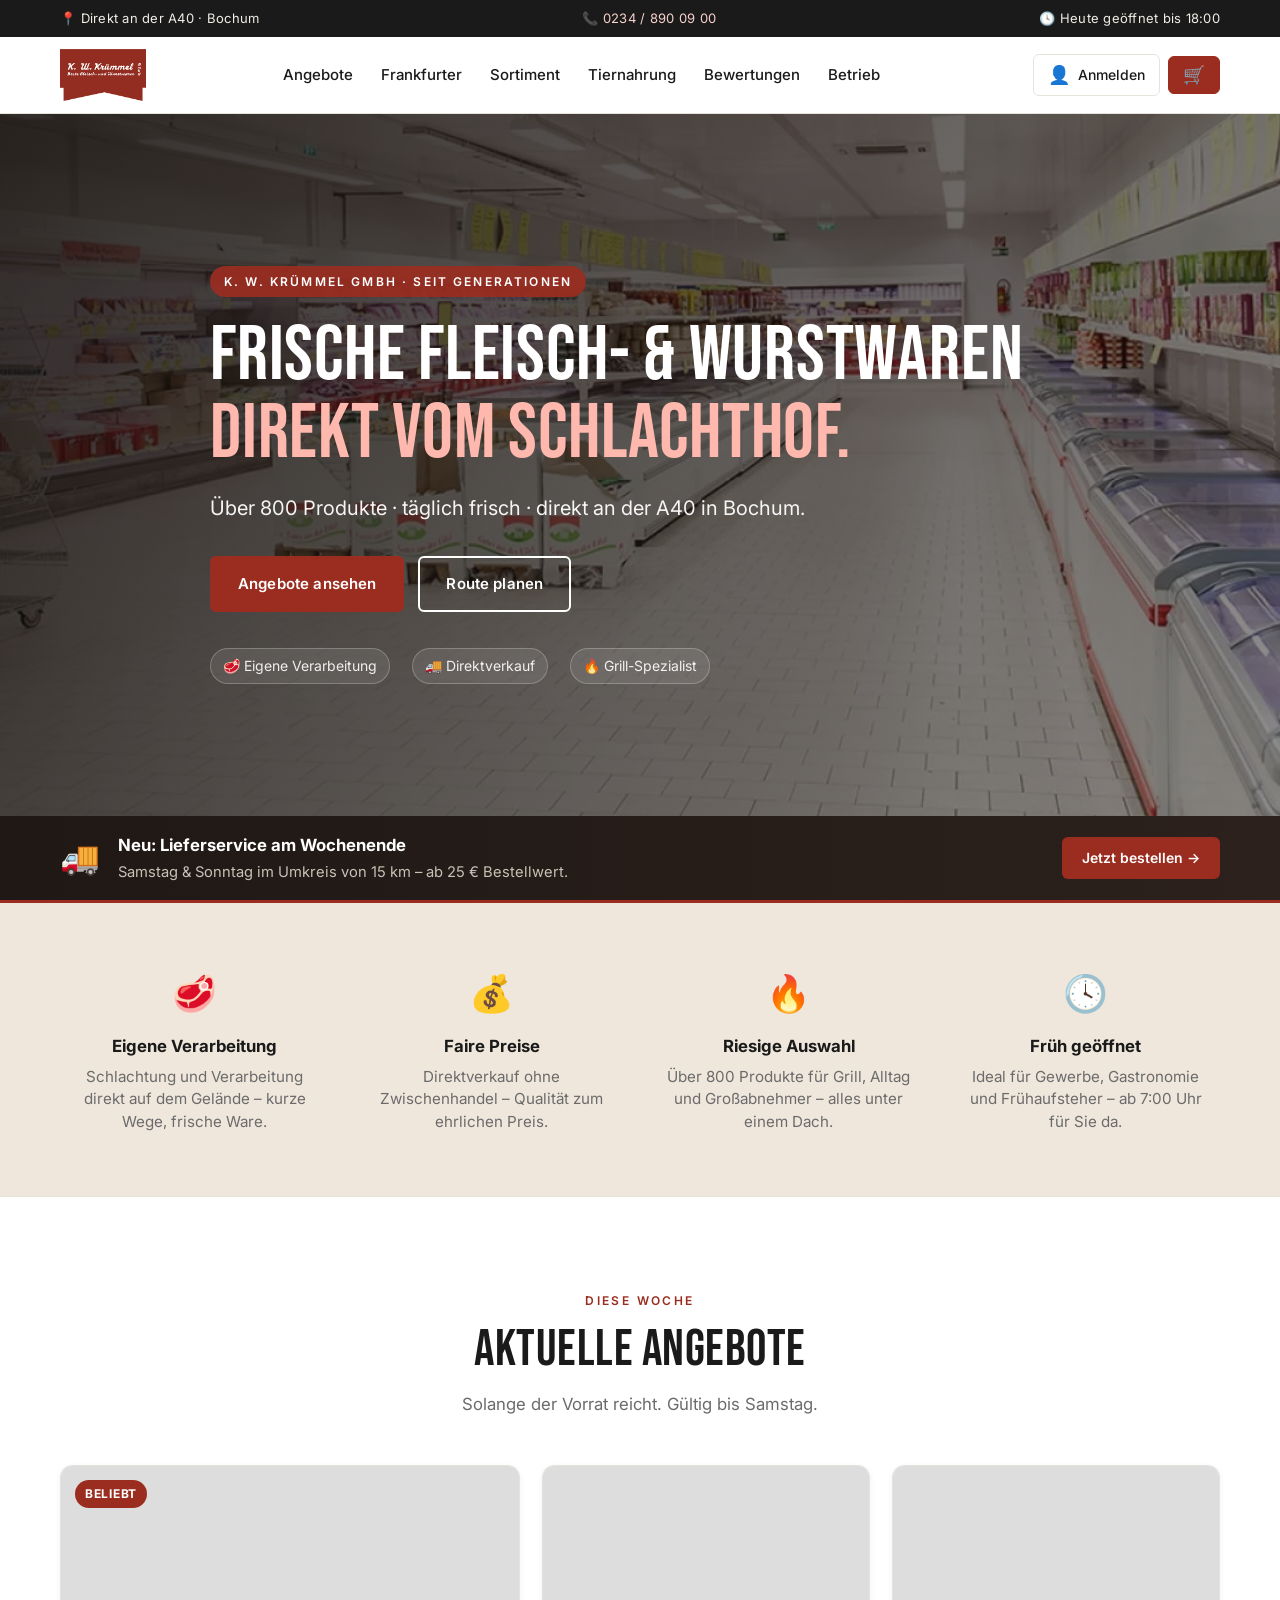
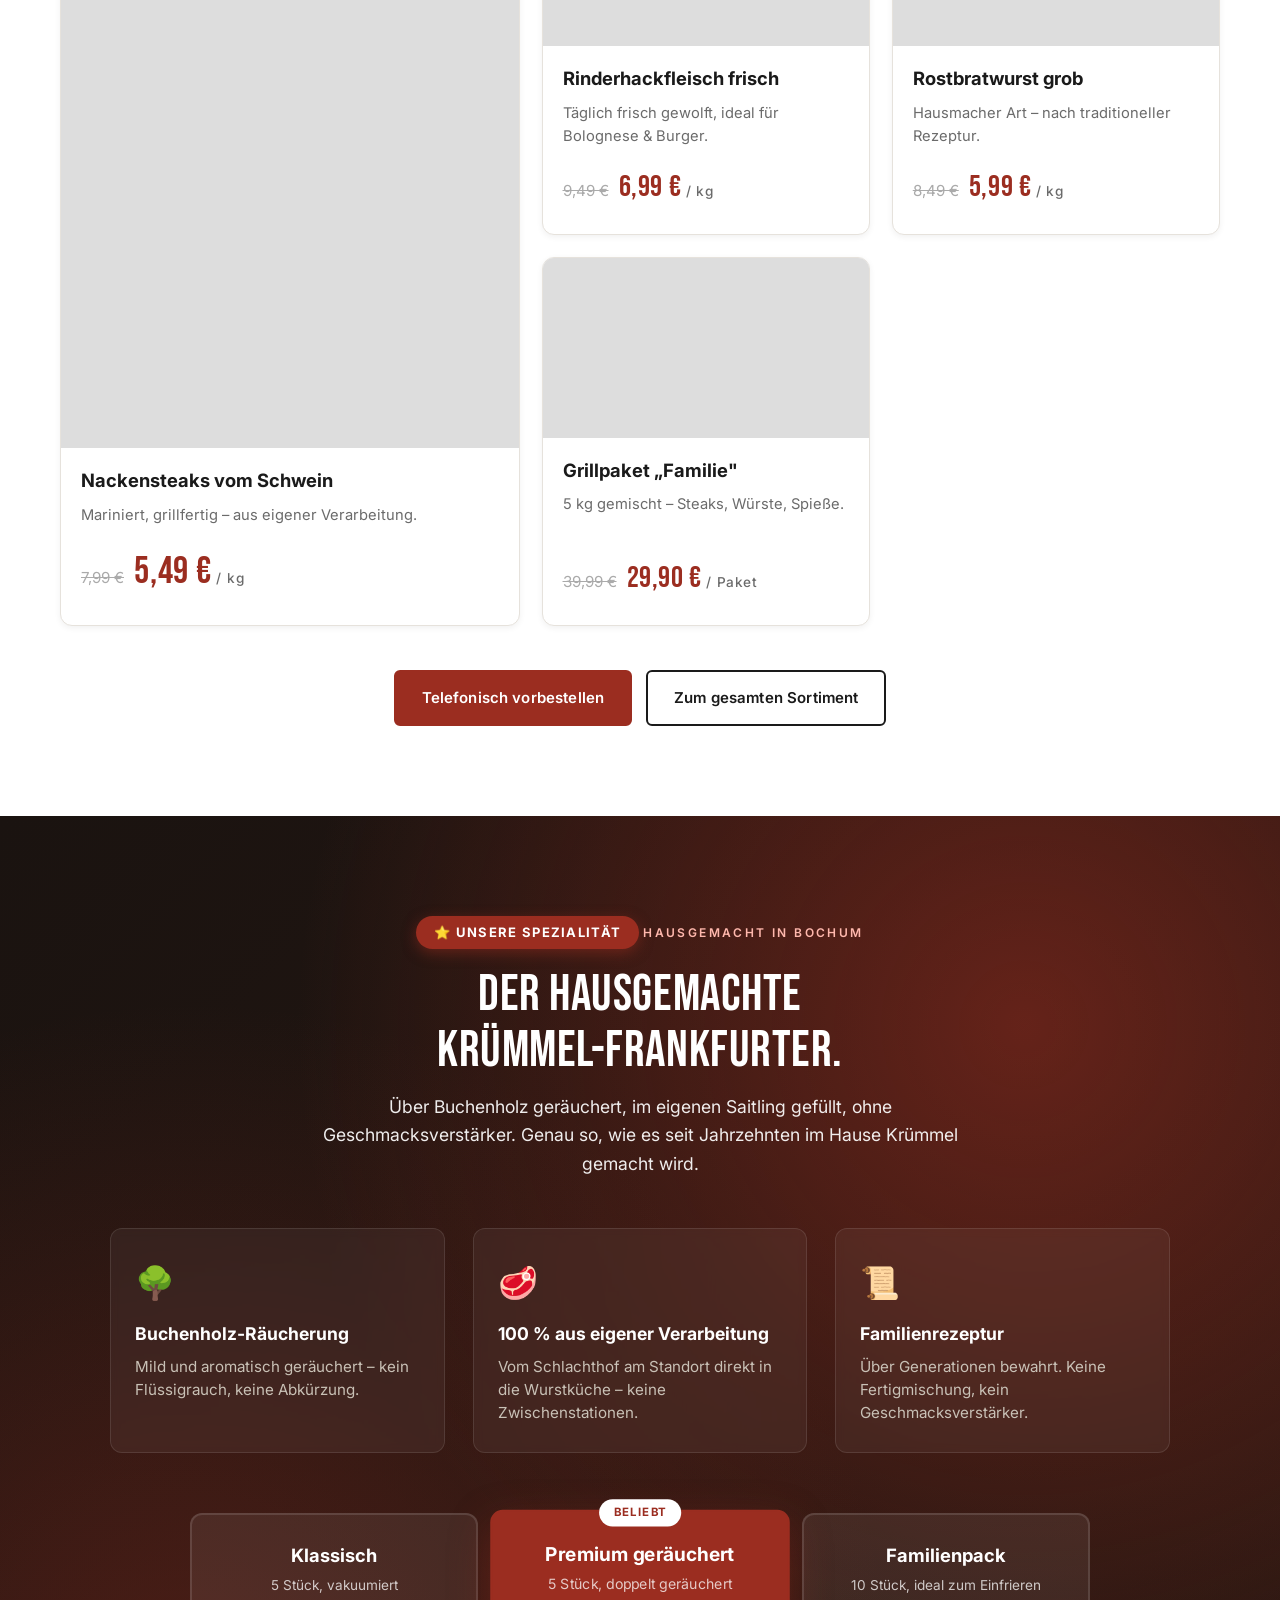
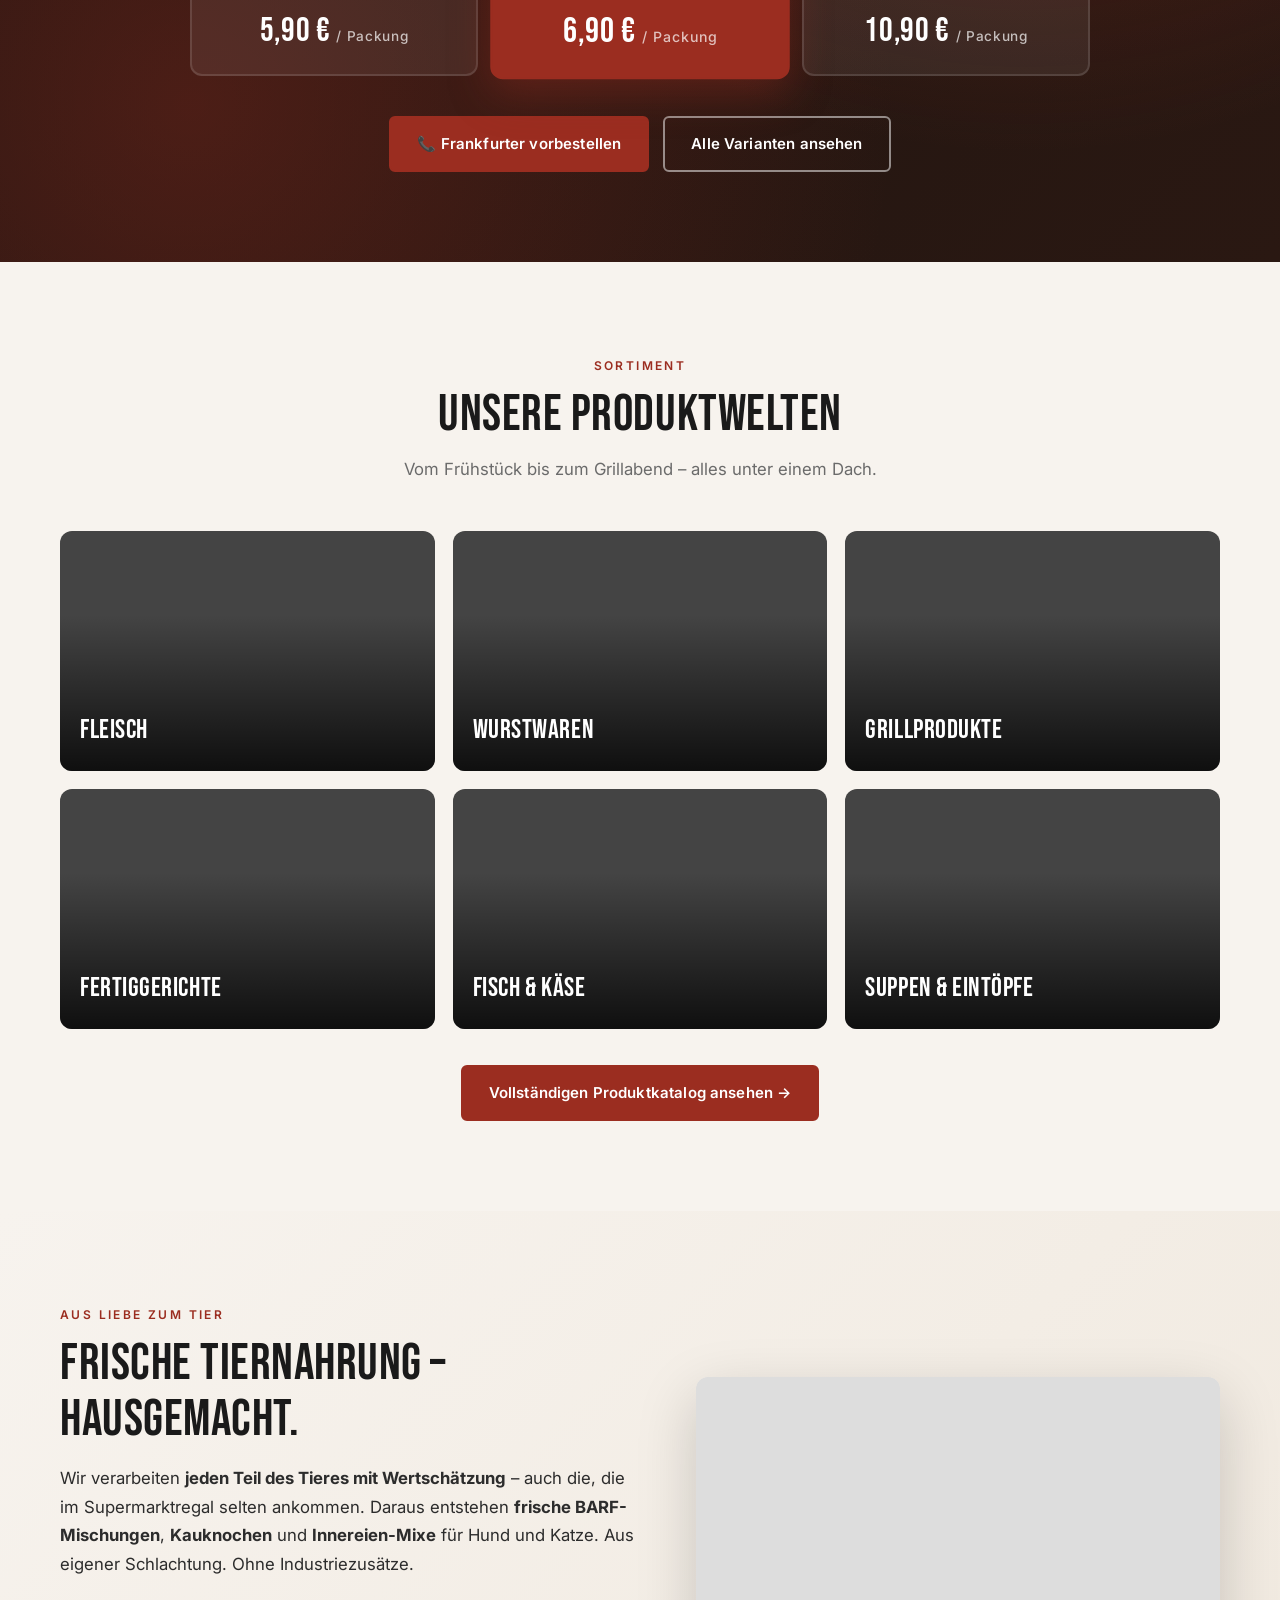
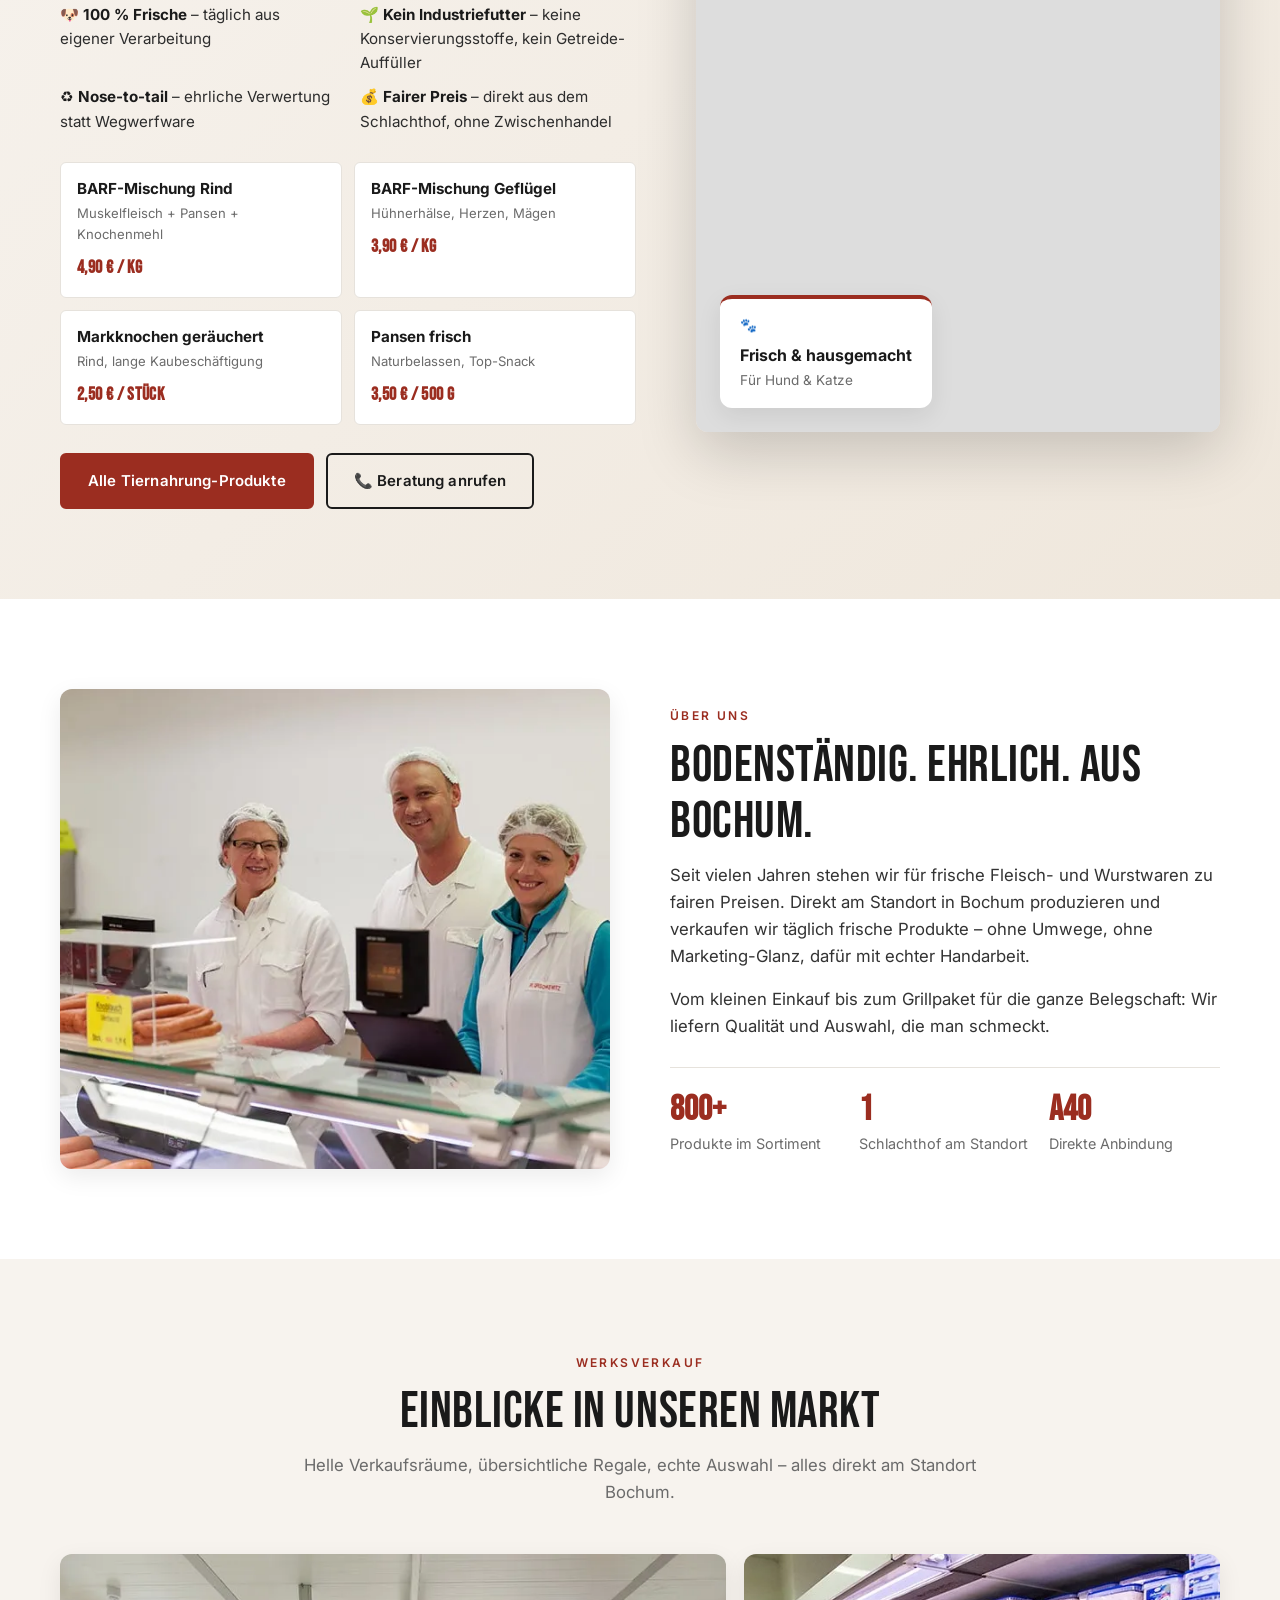
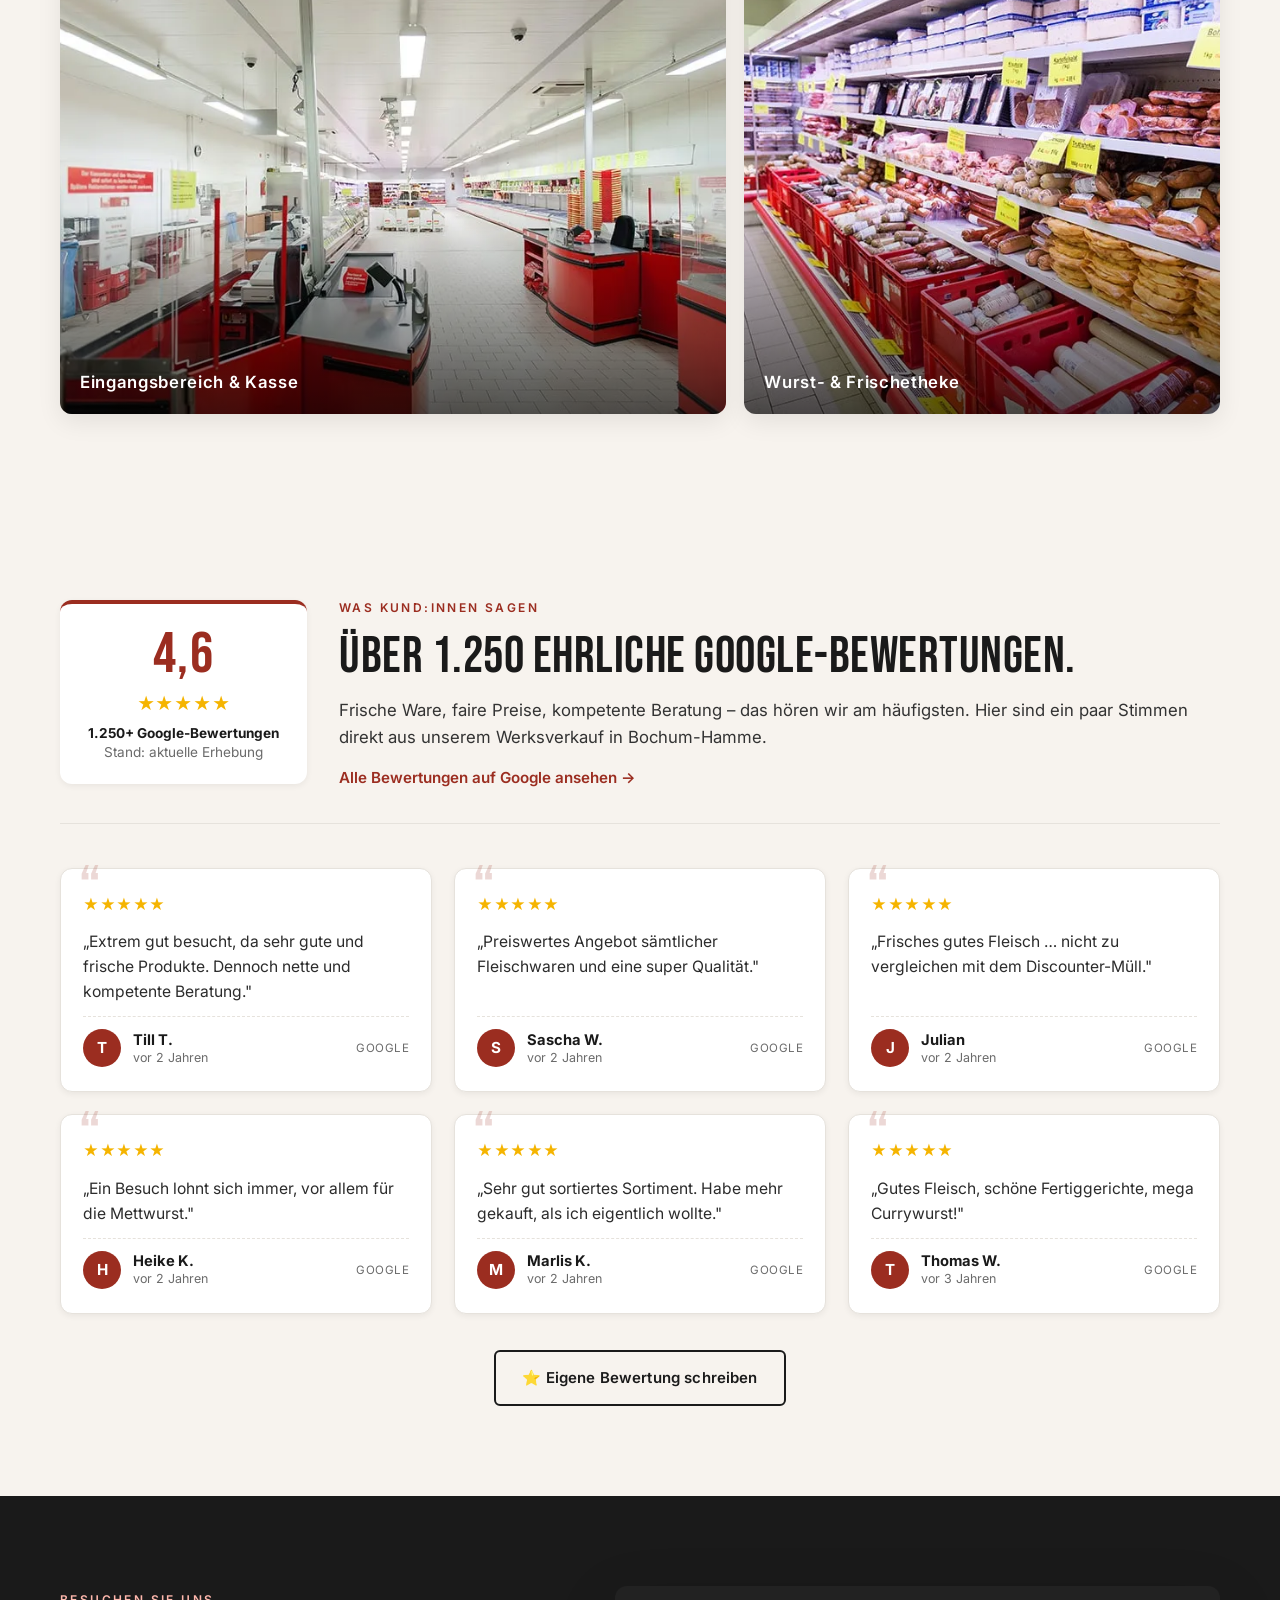
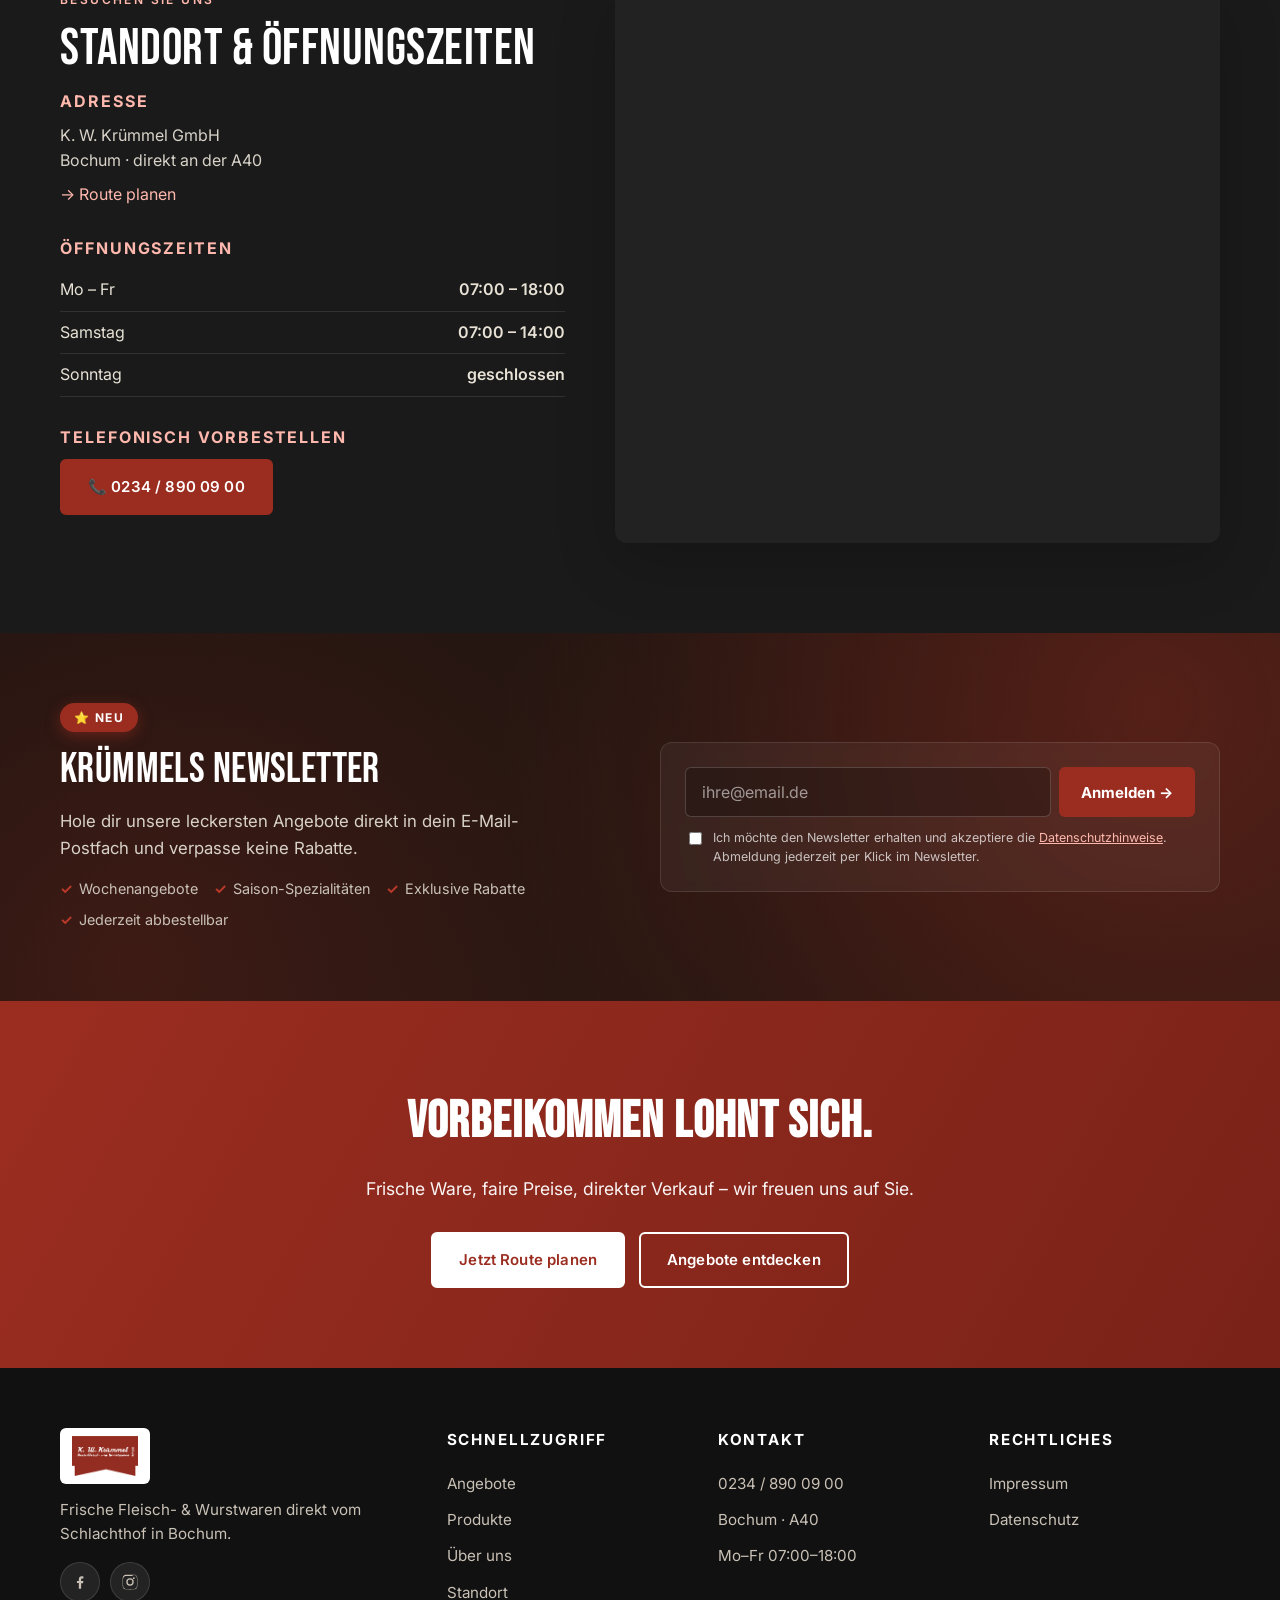
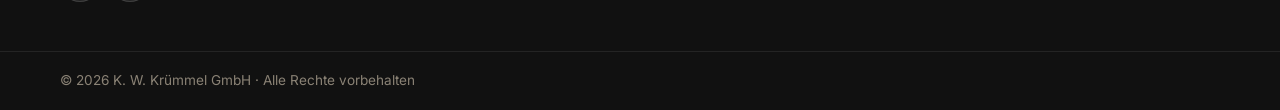
==== commit bcfb5342: "Newsletter-Sektion und Social-Media-Links im Footer - Neue Newsletter-Sektion auf Startseite (zwisch" ====
--- a/site/index.html
+++ b/site/index.html
@@ -739,6 +739,58 @@
       </div>
     </section>
 
+    <!-- Newsletter -->
+    <section class="newsletter" id="newsletter" aria-labelledby="newsletter-title">
+      <div class="container newsletter__inner">
+
+        <div class="newsletter__text">
+          <span class="newsletter__badge">⭐ Neu</span>
+          <h2 id="newsletter-title" class="newsletter__title">
+            Krümmels Newsletter
+          </h2>
+          <p class="newsletter__lead">
+            Hole dir unsere leckersten Angebote direkt in dein E-Mail-Postfach
+            und verpasse keine Rabatte.
+          </p>
+          <ul class="newsletter__perks">
+            <li>Wochenangebote</li>
+            <li>Saison-Spezialitäten</li>
+            <li>Exklusive Rabatte</li>
+            <li>Jederzeit abbestellbar</li>
+          </ul>
+        </div>
+
+        <form class="newsletter__form" id="newsletter-form" novalidate>
+          <div class="newsletter__field">
+            <input
+              type="email"
+              id="newsletter-email"
+              class="newsletter__input"
+              placeholder="ihre@email.de"
+              autocomplete="email"
+              required
+              aria-label="E-Mail-Adresse für den Newsletter"
+            />
+            <button type="submit" class="newsletter__submit">
+              Anmelden →
+            </button>
+          </div>
+          <label class="newsletter__consent">
+            <input type="checkbox" id="newsletter-consent" required />
+            <span>
+              Ich möchte den Newsletter erhalten und akzeptiere die
+              <a href="#">Datenschutz­hinweise</a>. Abmeldung jederzeit per Klick im Newsletter.
+            </span>
+          </label>
+          <div class="newsletter__error" id="newsletter-error" role="alert"></div>
+          <div class="newsletter__success" id="newsletter-success" role="status">
+            ✓ Danke! Wir haben Ihre Anmeldung erhalten – schauen Sie gleich in Ihr Postfach.
+          </div>
+        </form>
+
+      </div>
+    </section>
+
     <!-- Final CTA -->
     <section class="cta-final">
       <div class="container cta-final__inner">
@@ -759,6 +811,14 @@
       <div class="footer__brand">
         <img src="assets/logo.png" alt="K. W. Krümmel GmbH" width="160" height="56" loading="lazy" />
         <p>Frische Fleisch- &amp; Wurstwaren direkt vom Schlachthof in Bochum.</p>
+        <div class="footer__social" aria-label="Social Media">
+          <a href="https://www.facebook.com/pages/K-W-Krümmel/329965150423670" target="_blank" rel="noopener" aria-label="Krümmel Bochum auf Facebook" title="Facebook">
+            <svg viewBox="0 0 24 24" aria-hidden="true"><path d="M13.5 21v-7.5h2.55l.38-2.96H13.5v-1.9c0-.86.24-1.44 1.47-1.44h1.57V4.55c-.27-.04-1.2-.12-2.28-.12-2.26 0-3.81 1.38-3.81 3.91v2.18H7.9v2.96h2.55V21h3.05z"/></svg>
+          </a>
+          <a href="#" target="_blank" rel="noopener" aria-label="Instagram (folgt in Kürze)" title="Instagram folgt" aria-disabled="true">
+            <svg viewBox="0 0 24 24" aria-hidden="true"><path d="M12 2.2c3.2 0 3.6 0 4.85.07 1.17.05 1.8.25 2.23.41.56.22.96.48 1.38.9.42.42.68.82.9 1.38.16.42.36 1.06.41 2.23.06 1.25.07 1.62.07 4.85s0 3.6-.07 4.85c-.05 1.17-.25 1.8-.41 2.23-.22.56-.48.96-.9 1.38-.42.42-.82.68-1.38.9-.42.16-1.06.36-2.23.41-1.25.06-1.62.07-4.85.07s-3.6 0-4.85-.07c-1.17-.05-1.8-.25-2.23-.41a3.7 3.7 0 0 1-1.38-.9 3.7 3.7 0 0 1-.9-1.38c-.16-.42-.36-1.06-.41-2.23C2.2 15.6 2.2 15.23 2.2 12s0-3.6.07-4.85c.05-1.17.25-1.8.41-2.23.22-.56.48-.96.9-1.38.42-.42.82-.68 1.38-.9.42-.16 1.06-.36 2.23-.41C8.4 2.21 8.78 2.2 12 2.2zm0 1.8c-3.17 0-3.5 0-4.74.07-1.07.05-1.65.23-2.04.38-.51.2-.88.44-1.27.83-.39.39-.63.75-.83 1.27-.15.39-.33.97-.38 2.04C2.7 8.5 2.7 8.83 2.7 12s0 3.5.07 4.74c.05 1.07.23 1.65.38 2.04.2.51.44.88.83 1.27.39.39.75.63 1.27.83.39.15.97.33 2.04.38 1.24.06 1.57.07 4.74.07s3.5 0 4.74-.07c1.07-.05 1.65-.23 2.04-.38.51-.2.88-.44 1.27-.83.39-.39.63-.75.83-1.27.15-.39.33-.97.38-2.04.06-1.24.07-1.57.07-4.74s0-3.5-.07-4.74c-.05-1.07-.23-1.65-.38-2.04a3.4 3.4 0 0 0-.83-1.27 3.4 3.4 0 0 0-1.27-.83c-.39-.15-.97-.33-2.04-.38C15.5 4 15.17 4 12 4zm0 3.06a4.94 4.94 0 1 1 0 9.88 4.94 4.94 0 0 1 0-9.88zm0 8.14a3.2 3.2 0 1 0 0-6.4 3.2 3.2 0 0 0 0 6.4zm6.27-8.34a1.15 1.15 0 1 1-2.3 0 1.15 1.15 0 0 1 2.3 0z"/></svg>
+          </a>
+        </div>
       </div>
       <div class="footer__col">
         <h4>Schnellzugriff</h4>
--- a/site/css/styles.css
+++ b/site/css/styles.css
@@ -1308,6 +1308,201 @@
 }
 
 /* =========================================================
+   Newsletter
+   ========================================================= */
+.newsletter {
+  position: relative;
+  background:
+    linear-gradient(135deg, #1a1310 0%, #2a1812 100%);
+  color: #fff;
+  padding: 70px 0;
+  overflow: hidden;
+  isolation: isolate;
+}
+.newsletter::before {
+  content: "";
+  position: absolute; inset: 0;
+  z-index: -1;
+  background-image:
+    radial-gradient(circle at 90% 20%, rgba(155,45,32,0.4) 0%, transparent 55%),
+    radial-gradient(circle at 10% 90%, rgba(155,45,32,0.25) 0%, transparent 50%);
+}
+.newsletter__inner {
+  display: grid;
+  grid-template-columns: 1fr 1fr;
+  gap: 40px;
+  align-items: center;
+}
+.newsletter__badge {
+  display: inline-block;
+  background: var(--color-red);
+  color: #fff;
+  padding: 5px 14px;
+  border-radius: 999px;
+  font-size: 12px;
+  font-weight: 700;
+  letter-spacing: 0.12em;
+  text-transform: uppercase;
+  margin-bottom: 14px;
+  box-shadow: 0 4px 14px rgba(155,45,32,0.5);
+}
+.newsletter__title {
+  font-family: var(--font-display);
+  font-weight: 400;
+  font-size: clamp(1.8rem, 3.4vw, 2.6rem);
+  line-height: 1.15;
+  margin: 0 0 14px;
+  color: #fff;
+  letter-spacing: 0.01em;
+}
+.newsletter__lead {
+  font-size: 1.05rem;
+  margin: 0 0 8px;
+  color: #d8d2c8;
+  line-height: 1.6;
+  max-width: 520px;
+}
+.newsletter__perks {
+  list-style: none;
+  margin: 16px 0 0;
+  padding: 0;
+  display: flex;
+  flex-wrap: wrap;
+  gap: 8px 16px;
+  font-size: 0.9rem;
+  color: #c9c1b6;
+}
+.newsletter__perks li::before {
+  content: "✓";
+  color: var(--color-red-light);
+  font-weight: 700;
+  margin-right: 6px;
+}
+.newsletter__form {
+  display: flex;
+  flex-direction: column;
+  gap: 12px;
+  background: rgba(255,255,255,0.05);
+  border: 1px solid rgba(255,255,255,0.1);
+  border-radius: var(--radius-md);
+  padding: 24px;
+  backdrop-filter: blur(4px);
+}
+.newsletter__field {
+  display: flex;
+  gap: 8px;
+  flex-wrap: wrap;
+}
+.newsletter__input {
+  flex: 1 1 220px;
+  min-width: 0;
+  padding: 14px 16px;
+  border: 1px solid rgba(255,255,255,0.18);
+  background: rgba(0,0,0,0.25);
+  color: #fff;
+  border-radius: var(--radius-sm);
+  font-family: inherit;
+  font-size: 16px;
+  transition: border-color 0.18s, background 0.18s;
+}
+.newsletter__input::placeholder { color: rgba(255,255,255,0.55); }
+.newsletter__input:focus {
+  outline: none;
+  border-color: var(--color-red-light);
+  background: rgba(0,0,0,0.4);
+}
+.newsletter__submit {
+  flex: 0 0 auto;
+  background: var(--color-red);
+  color: #fff;
+  border: 0;
+  padding: 14px 22px;
+  border-radius: var(--radius-sm);
+  font-family: inherit;
+  font-size: 15px;
+  font-weight: 700;
+  cursor: pointer;
+  transition: background 0.18s, transform 0.15s;
+  min-height: 44px;
+}
+.newsletter__submit:hover { background: var(--color-red-dark); transform: translateY(-1px); }
+.newsletter__consent {
+  display: flex;
+  align-items: flex-start;
+  gap: 8px;
+  font-size: 0.78rem;
+  color: rgba(255,255,255,0.72);
+  line-height: 1.5;
+  cursor: pointer;
+}
+.newsletter__consent input {
+  margin-top: 3px;
+  flex-shrink: 0;
+  accent-color: var(--color-red);
+}
+.newsletter__consent a { color: #ffb8ad; text-decoration: underline; }
+.newsletter__consent a:hover { color: #fff; }
+.newsletter__success {
+  display: none;
+  background: rgba(47,125,79,0.18);
+  border: 1px solid rgba(47,125,79,0.5);
+  color: #c8eed5;
+  padding: 14px 16px;
+  border-radius: var(--radius-sm);
+  font-size: 0.92rem;
+  text-align: center;
+}
+.newsletter__success.is-visible { display: block; }
+.newsletter__error {
+  background: rgba(210,58,42,0.15);
+  border: 1px solid rgba(210,58,42,0.5);
+  color: #fcd3ce;
+  padding: 10px 14px;
+  border-radius: var(--radius-sm);
+  font-size: 0.85rem;
+  display: none;
+}
+.newsletter__error.is-visible { display: block; }
+
+@media (max-width: 880px) {
+  .newsletter { padding: 50px 0; }
+  .newsletter__inner { grid-template-columns: 1fr; gap: 28px; }
+  .newsletter__form { padding: 18px; }
+}
+
+/* =========================================================
+   Footer Social Icons
+   ========================================================= */
+.footer__social {
+  display: flex;
+  gap: 10px;
+  margin-top: 16px;
+  flex-wrap: wrap;
+}
+.footer__social a {
+  width: 40px;
+  height: 40px;
+  display: inline-flex;
+  align-items: center;
+  justify-content: center;
+  background: rgba(255,255,255,0.08);
+  border: 1px solid rgba(255,255,255,0.12);
+  color: #c9c1b6;
+  border-radius: 50%;
+  transition: background 0.18s, color 0.18s, border-color 0.18s, transform 0.15s;
+}
+.footer__social a:hover {
+  background: var(--color-red);
+  color: #fff;
+  border-color: var(--color-red);
+  transform: translateY(-2px);
+}
+.footer__social svg {
+  width: 18px; height: 18px;
+  fill: currentColor;
+}
+
+/* =========================================================
    Reveal-on-scroll (subtle)
    ========================================================= */
 .reveal {
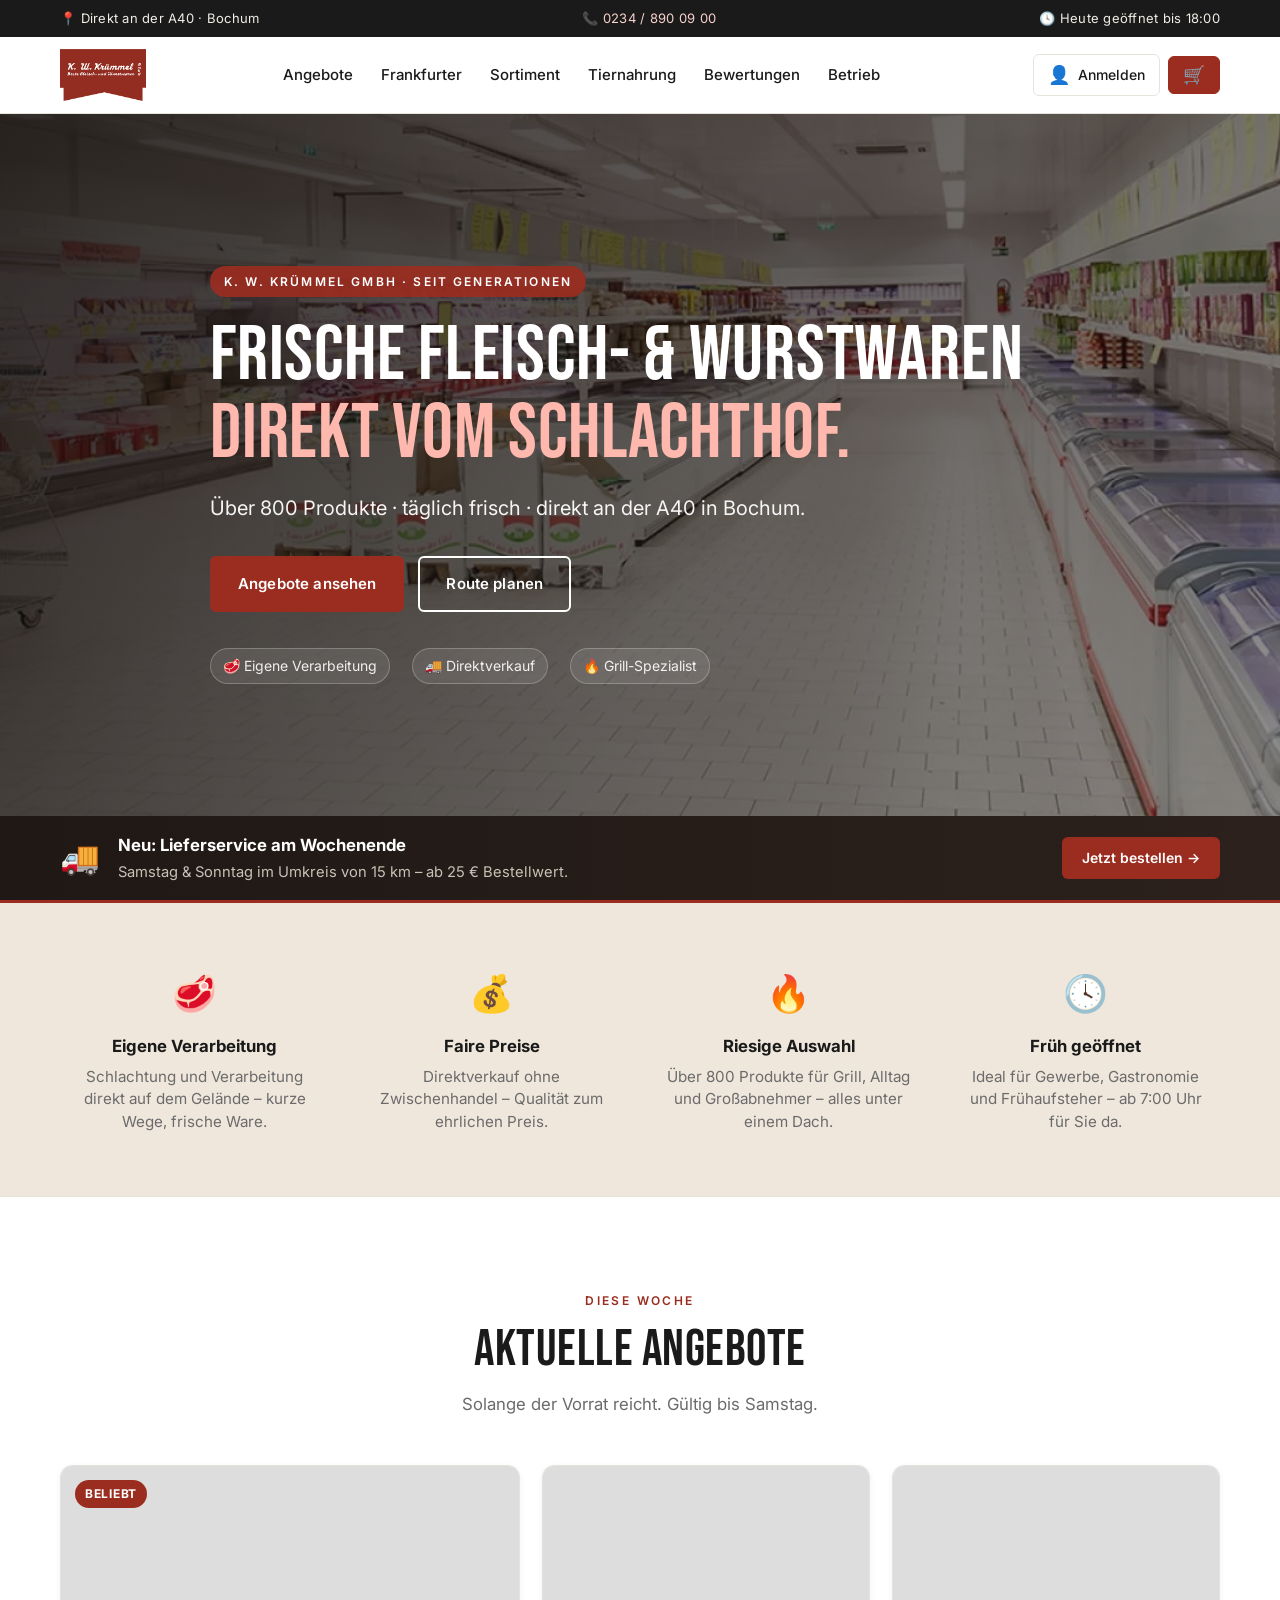
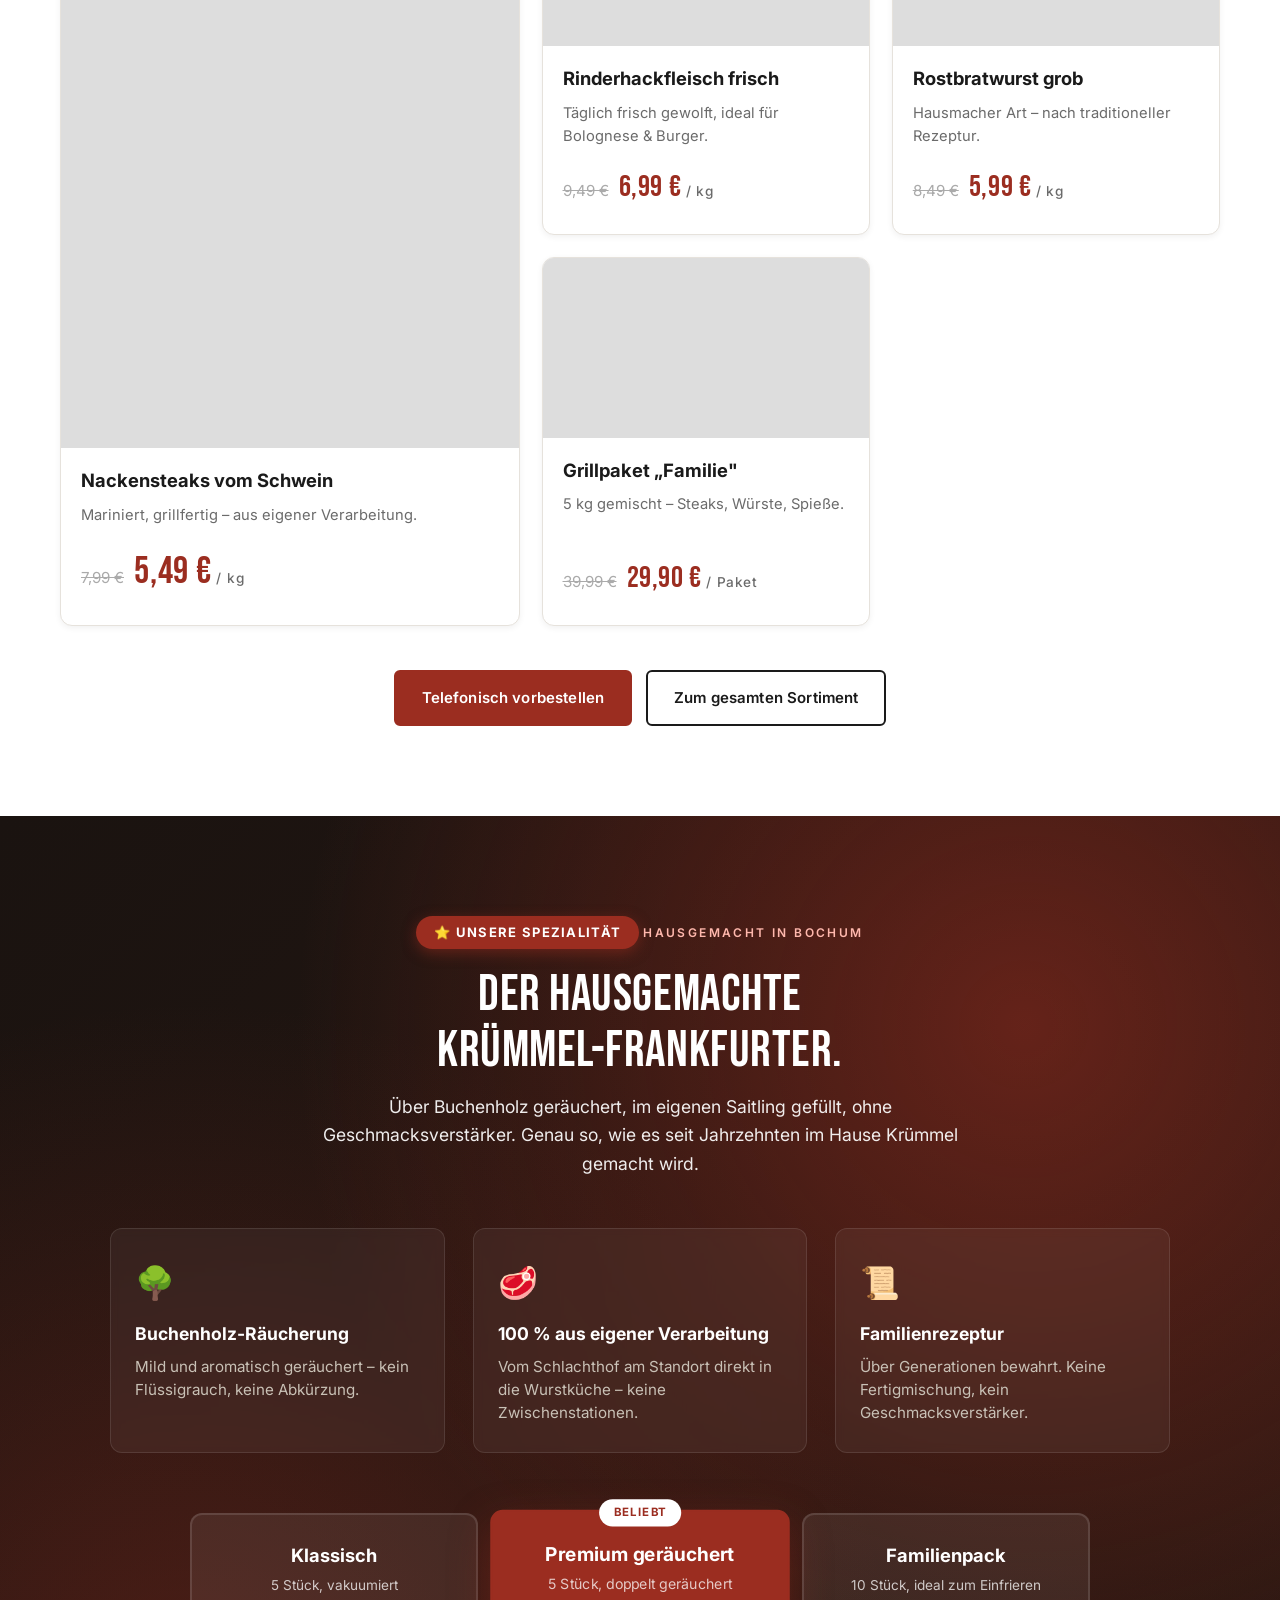
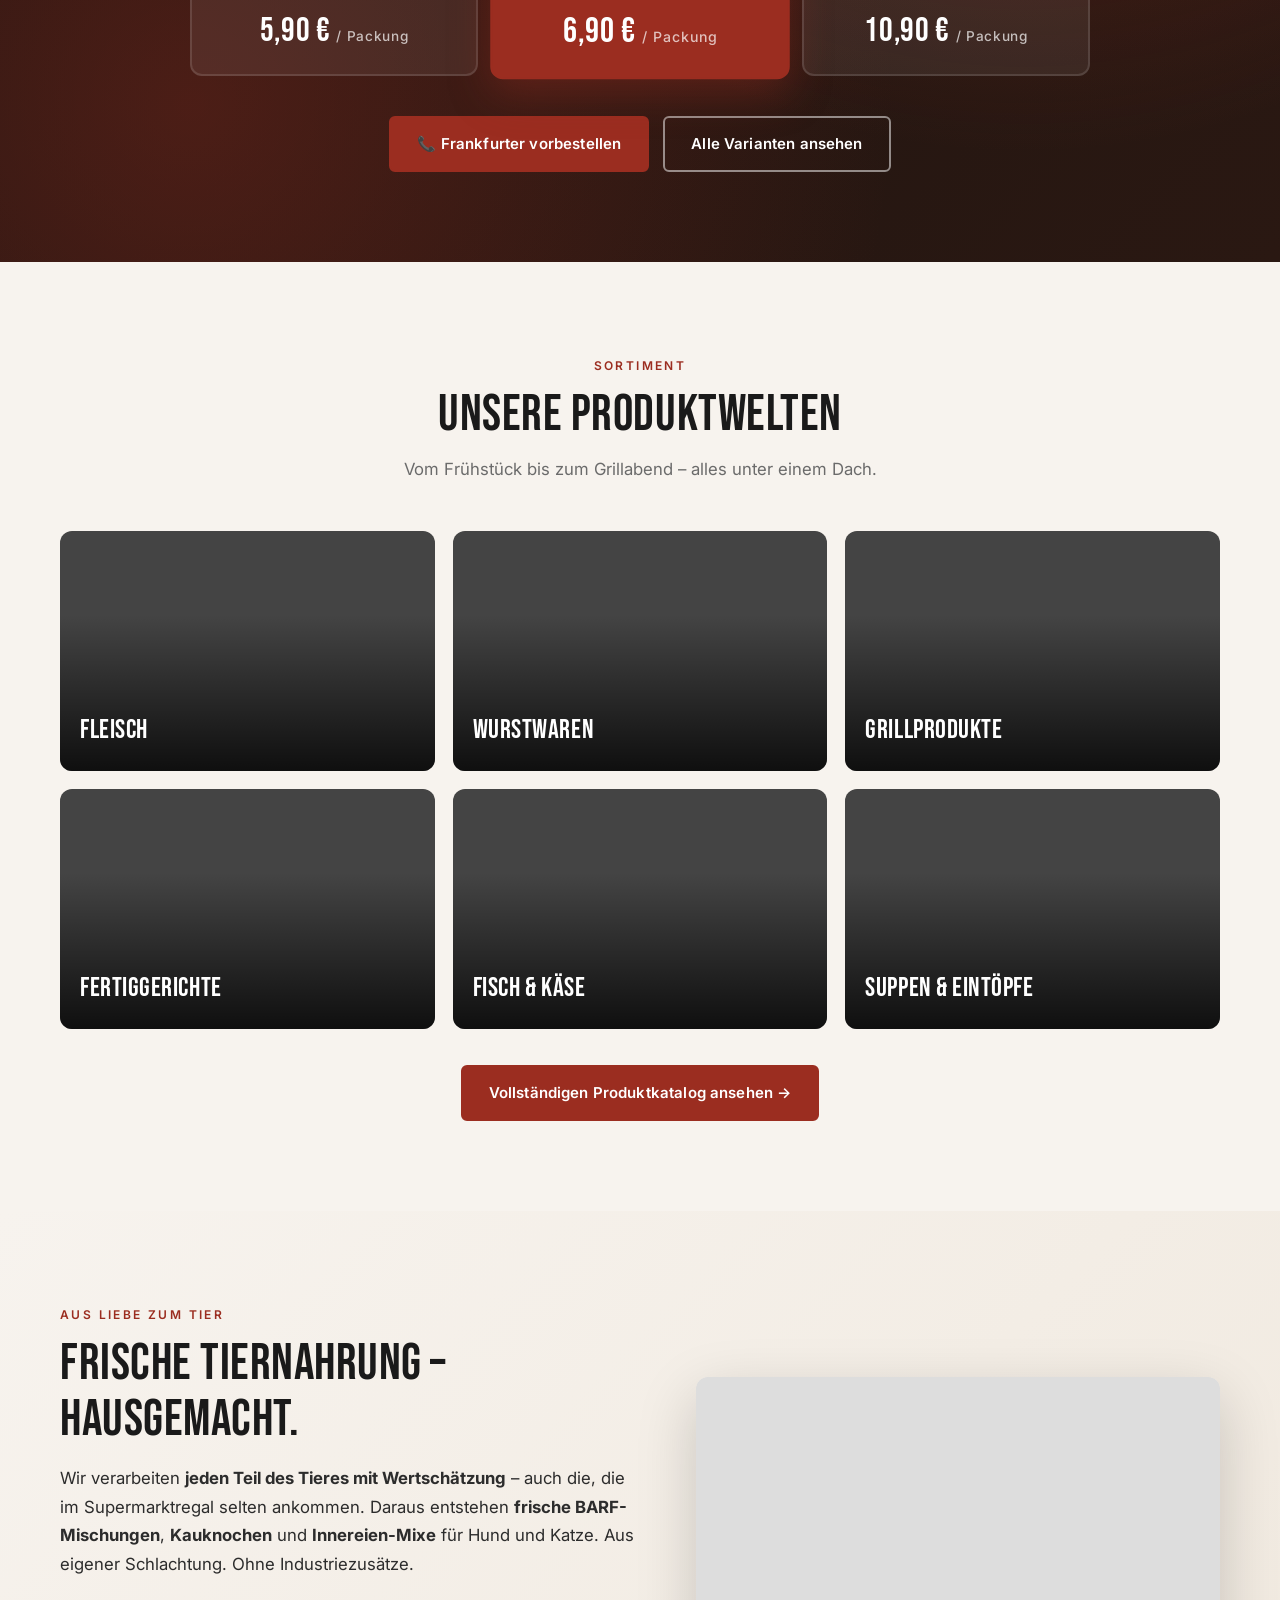
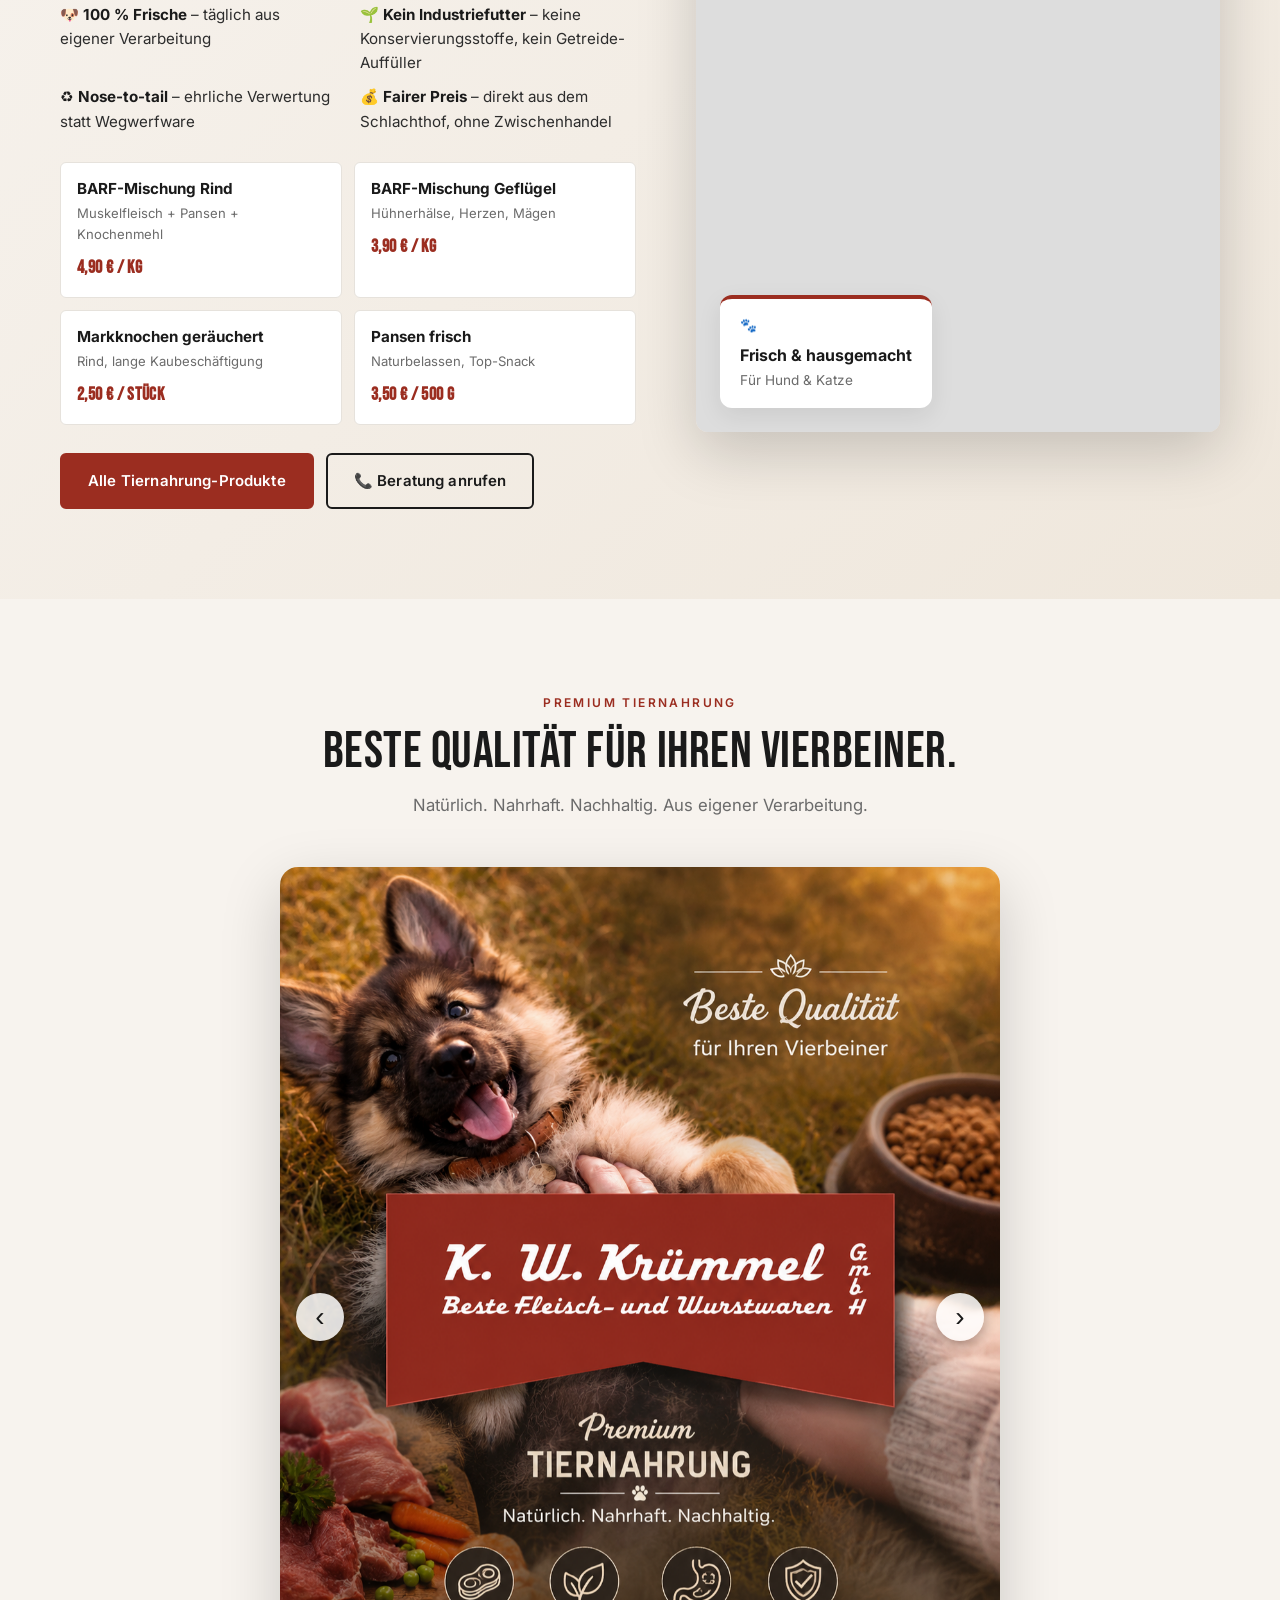
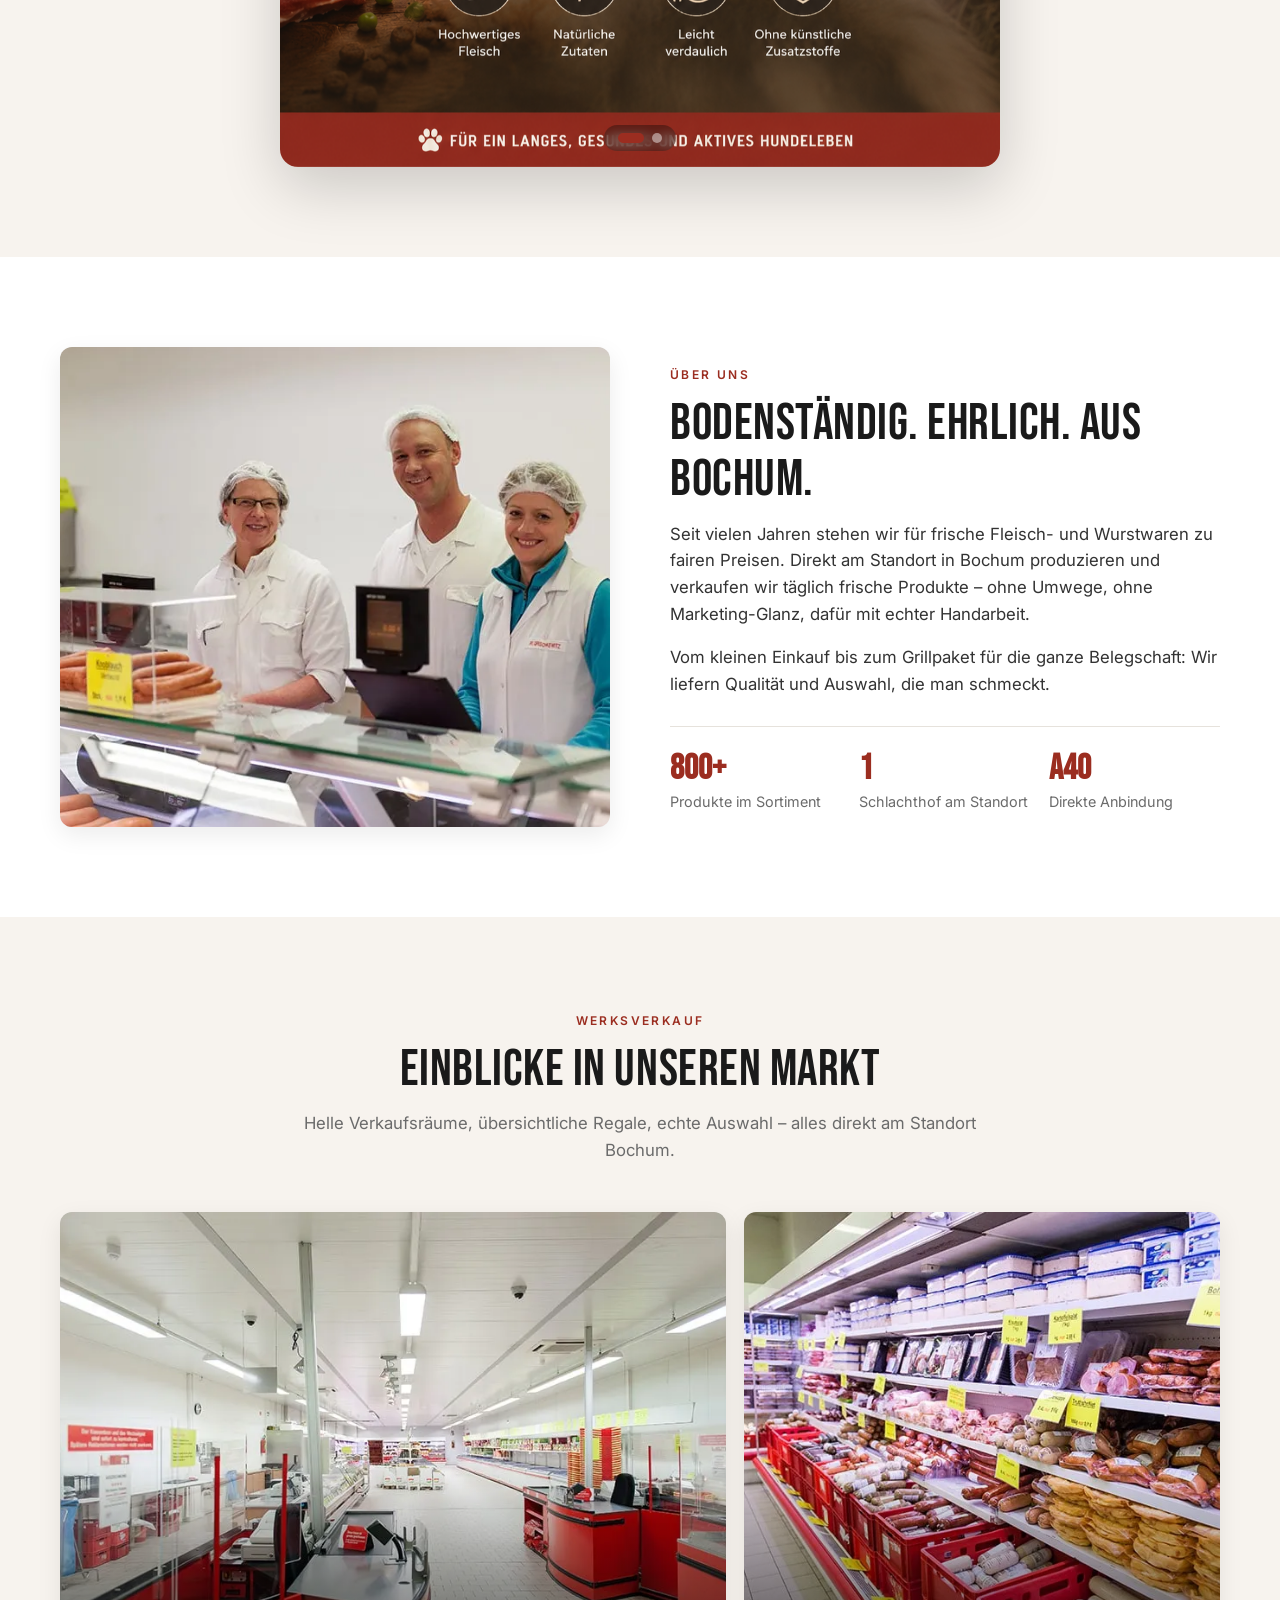
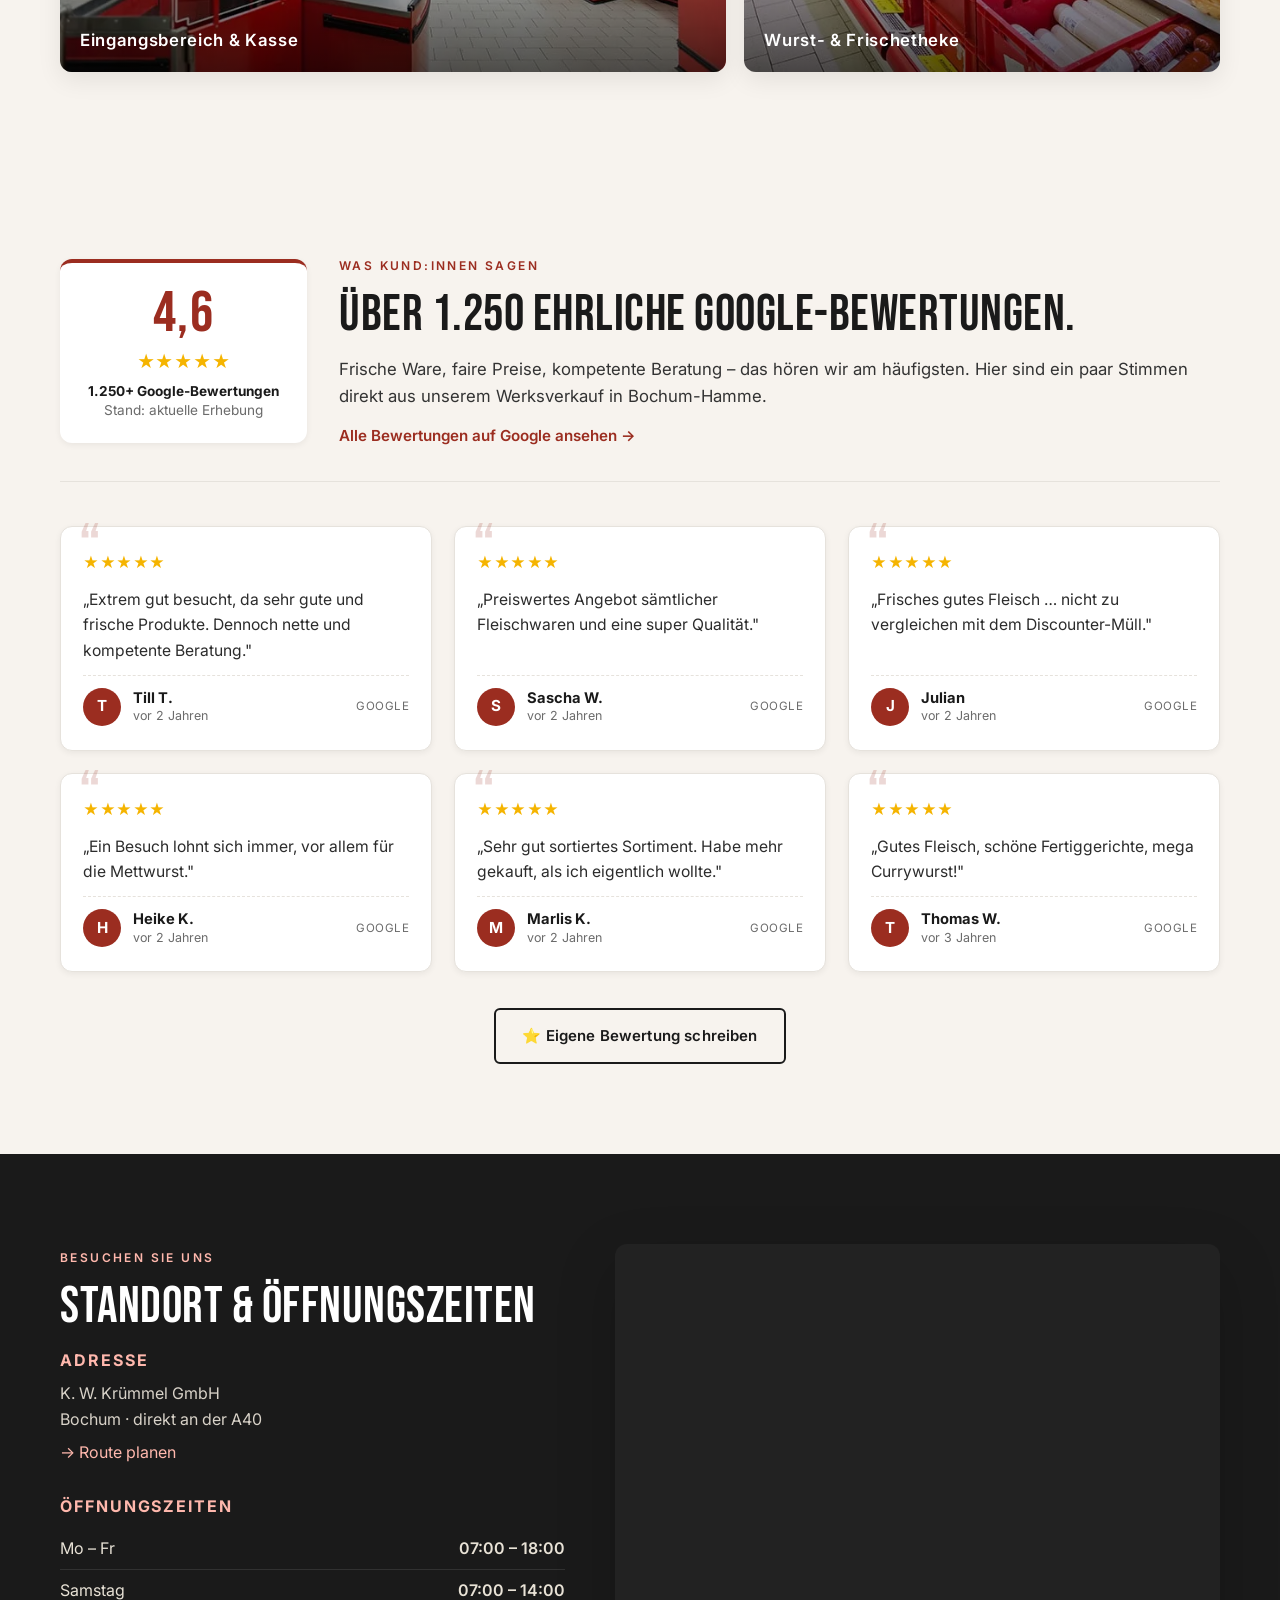
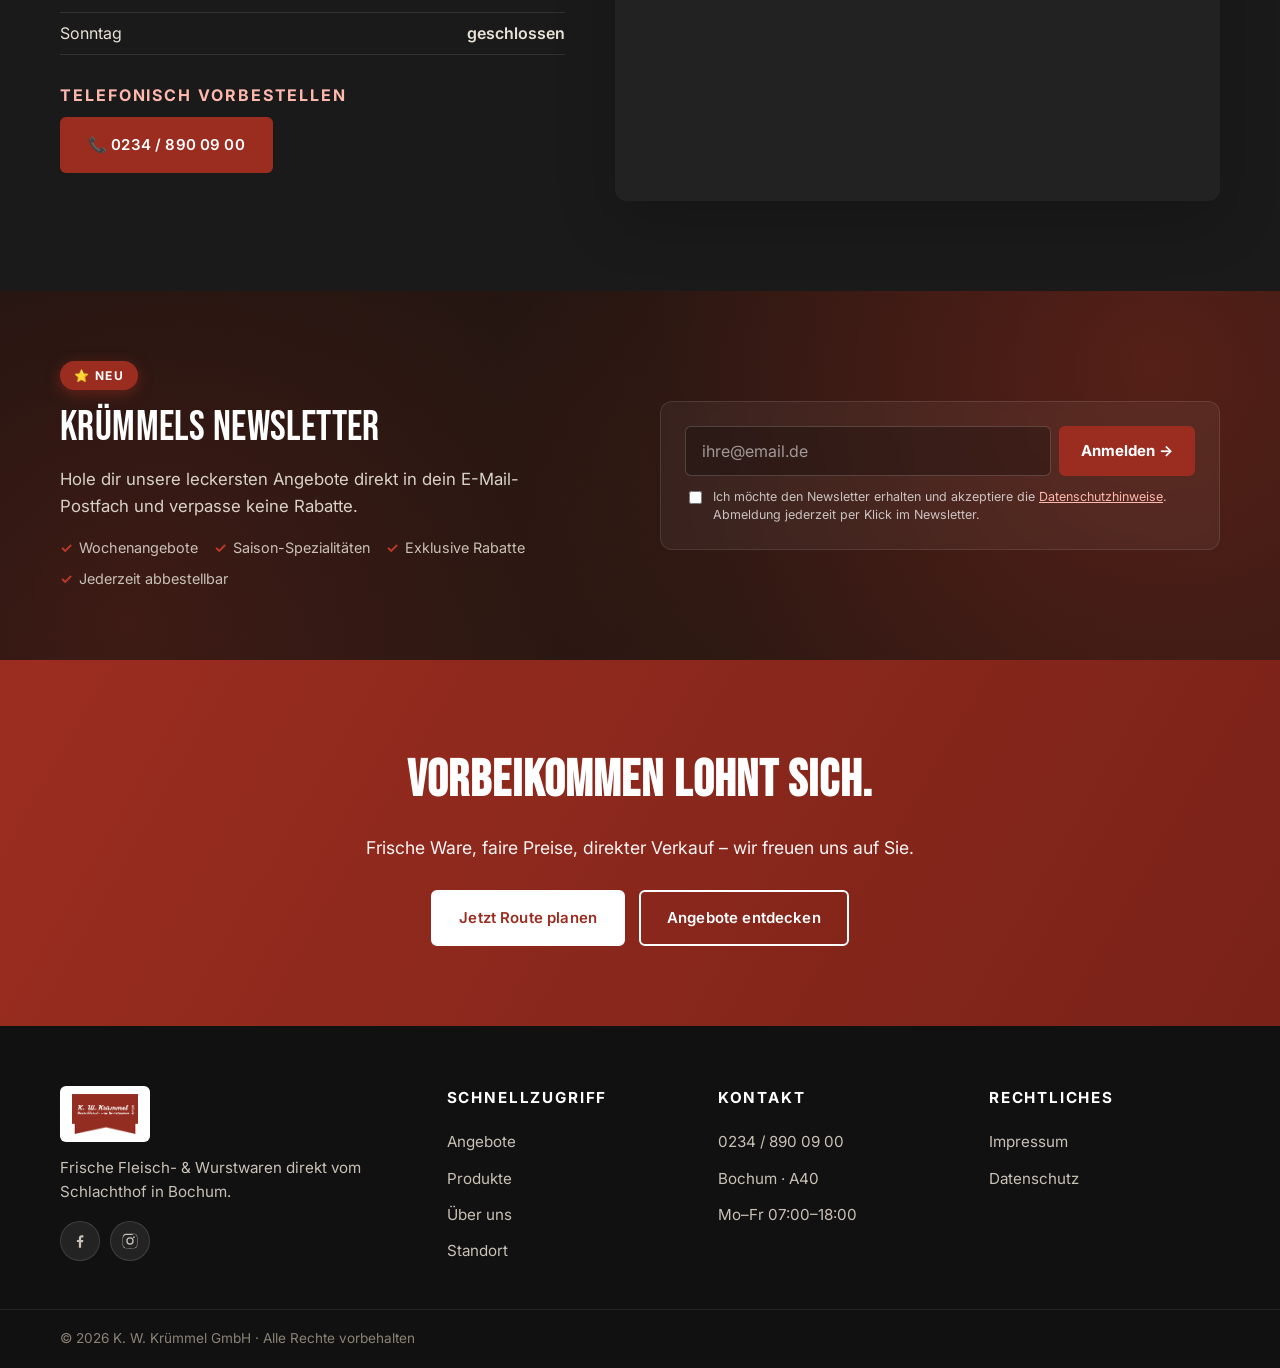
==== commit 0c350885: "Eigene Tiernahrung-Seite + Werbe-Banner-Slider - Neue Seite tiernahrung.html mit Hero, Inhaltsstoffe" ====
--- a/site/index.html
+++ b/site/index.html
@@ -184,7 +184,7 @@
           <li><a href="#angebote">Angebote</a></li>
           <li><a href="#frankfurter">Frankfurter</a></li>
           <li><a href="produkte.html">Sortiment</a></li>
-          <li><a href="#tiernahrung">Tiernahrung</a></li>
+          <li><a href="tiernahrung.html">Tiernahrung</a></li>
           <li><a href="#bewertungen">Bewertungen</a></li>
           <li><a href="#betrieb">Betrieb</a></li>
         </ul>
@@ -210,7 +210,7 @@
       <a href="#angebote">Angebote</a>
       <a href="#frankfurter">Frankfurter</a>
       <a href="produkte.html">Sortiment</a>
-      <a href="#tiernahrung">Tiernahrung</a>
+      <a href="tiernahrung.html">Tiernahrung</a>
       <a href="#bewertungen">Bewertungen</a>
       <a href="#betrieb">Betrieb</a>
       <a href="#standort">Standort</a>
@@ -508,6 +508,36 @@
       </div>
     </section>
 
+    <!-- Tier-Slider: Werbe-Banner mit alternierenden Übergängen -->
+    <section class="tier-slider section section--light" aria-labelledby="tier-slider-title">
+      <div class="container">
+        <div class="section__head">
+          <span class="section__eyebrow">Premium Tiernahrung</span>
+          <h2 id="tier-slider-title" class="section__title">Beste Qualität für Ihren Vierbeiner.</h2>
+          <p class="section__lead">Natürlich. Nahrhaft. Nachhaltig. Aus eigener Verarbeitung.</p>
+        </div>
+
+        <div
+          class="tier-slider__stage tier-slider__stage--banner"
+          id="tier-slider"
+          role="region"
+          aria-roledescription="Bild-Slider"
+          aria-label="Tiernahrung Werbung"
+        >
+          <figure class="tier-slide is-active" data-slide="0" style="background-image:url('assets/tier-werbung-1.png');" aria-label="Premium Tiernahrung – Beste Qualität für Ihren Vierbeiner"></figure>
+          <figure class="tier-slide" data-slide="1" style="background-image:url('assets/tier-werbung-2.png');" aria-label="Mein Futter? Nur das Beste – Natürliche Zutaten, hochwertiges Fleisch"></figure>
+
+          <button class="tier-slider__nav tier-slider__nav--prev" type="button" aria-label="Vorheriges Bild" data-tier-prev>‹</button>
+          <button class="tier-slider__nav tier-slider__nav--next" type="button" aria-label="Nächstes Bild" data-tier-next>›</button>
+
+          <div class="tier-slider__dots" role="tablist" aria-label="Slide auswählen">
+            <button type="button" class="tier-dot is-active" data-go="0" aria-label="Slide 1"></button>
+            <button type="button" class="tier-dot" data-go="1" aria-label="Slide 2"></button>
+          </div>
+        </div>
+      </div>
+    </section>
+
     <!-- Über den Betrieb -->
     <section class="about section" id="betrieb" aria-labelledby="about-title">
       <div class="container about__inner">
--- a/site/css/styles.css
+++ b/site/css/styles.css
@@ -1308,6 +1308,172 @@
 }
 
 /* =========================================================
+   Tier-Slider (BARF-Galerie mit alternierenden Übergängen)
+   ========================================================= */
+.tier-slider__stage {
+  position: relative;
+  aspect-ratio: 16 / 7;
+  max-width: 1100px;
+  margin: 0 auto;
+  border-radius: var(--radius-lg);
+  overflow: hidden;
+  box-shadow: var(--shadow-lg);
+  background: #1a1310;
+  isolation: isolate;
+}
+/* Banner-Variante: Werbe-Plakate komplett zeigen, kein Crop */
+.tier-slider__stage--banner {
+  aspect-ratio: 4 / 5;
+  max-width: 720px;
+  background:
+    linear-gradient(135deg, #f7f3ee 0%, #efe7dc 100%);
+}
+.tier-slide {
+  position: absolute;
+  inset: 0;
+  margin: 0;
+  background: #1a1310 center / cover no-repeat;
+  opacity: 0;
+  transform: translate3d(0, 0, 0);
+  transition:
+    transform 0.85s cubic-bezier(0.65, 0, 0.35, 1),
+    opacity 0.55s ease;
+  pointer-events: none;
+  will-change: transform, opacity;
+}
+.tier-slider__stage--banner .tier-slide {
+  background-color: transparent;
+  background-size: contain;
+}
+/* Bei Banner-Variante kein dunkler Verlauf und keine Caption */
+.tier-slider__stage:not(.tier-slider__stage--banner) .tier-slide::after {
+  content: "";
+  position: absolute; inset: 0;
+  background: linear-gradient(180deg, rgba(0,0,0,0) 45%, rgba(0,0,0,0.78) 100%);
+  z-index: 1;
+}
+.tier-slide__caption {
+  position: absolute;
+  left: 28px; bottom: 24px;
+  z-index: 2;
+  color: #fff;
+  display: flex;
+  flex-direction: column;
+  gap: 4px;
+  max-width: 70%;
+}
+.tier-slide__caption strong {
+  font-family: var(--font-display);
+  font-size: clamp(1.4rem, 2.6vw, 2.2rem);
+  font-weight: 400;
+  letter-spacing: 0.02em;
+  line-height: 1.05;
+}
+.tier-slide__caption span {
+  font-size: 0.95rem;
+  color: rgba(255,255,255,0.85);
+}
+/* Aktive Slide: sichtbar und in der Mitte */
+.tier-slide.is-active {
+  opacity: 1;
+  transform: translate3d(0, 0, 0);
+  pointer-events: auto;
+  z-index: 2;
+}
+/* Slides die rausgehen (4 Richtungen) */
+.tier-slide.is-leaving-left  { opacity: 1; transform: translate3d(-100%, 0, 0); z-index: 1; }
+.tier-slide.is-leaving-right { opacity: 1; transform: translate3d( 100%, 0, 0); z-index: 1; }
+.tier-slide.is-leaving-up    { opacity: 1; transform: translate3d(0, -100%, 0); z-index: 1; }
+.tier-slide.is-leaving-down  { opacity: 1; transform: translate3d(0,  100%, 0); z-index: 1; }
+/* Slides die reinkommen: starten von außen, springen ohne Transition dorthin */
+.tier-slide.is-entering-from-right { transform: translate3d( 100%, 0, 0); opacity: 1; transition: none; z-index: 2; }
+.tier-slide.is-entering-from-left  { transform: translate3d(-100%, 0, 0); opacity: 1; transition: none; z-index: 2; }
+.tier-slide.is-entering-from-bottom{ transform: translate3d(0,  100%, 0); opacity: 1; transition: none; z-index: 2; }
+.tier-slide.is-entering-from-top   { transform: translate3d(0, -100%, 0); opacity: 1; transition: none; z-index: 2; }
+
+/* Pfeil-Navigation */
+.tier-slider__nav {
+  position: absolute;
+  top: 50%;
+  transform: translateY(-50%);
+  width: 48px; height: 48px;
+  border-radius: 50%;
+  border: 0;
+  background: rgba(255,255,255,0.85);
+  color: var(--color-ink);
+  font-size: 28px;
+  line-height: 1;
+  cursor: pointer;
+  z-index: 5;
+  display: flex;
+  align-items: center;
+  justify-content: center;
+  box-shadow: 0 4px 14px rgba(0,0,0,0.3);
+  transition: background 0.18s, transform 0.15s;
+  -webkit-tap-highlight-color: transparent;
+}
+.tier-slider__nav:hover { background: #fff; }
+.tier-slider__nav:active { transform: translateY(-50%) scale(0.95); }
+.tier-slider__nav--prev { left: 16px; }
+.tier-slider__nav--next { right: 16px; }
+
+/* Dots */
+.tier-slider__dots {
+  position: absolute;
+  bottom: 16px;
+  left: 50%;
+  transform: translateX(-50%);
+  display: flex;
+  gap: 8px;
+  z-index: 5;
+  background: rgba(0,0,0,0.35);
+  padding: 8px 14px;
+  border-radius: 999px;
+  backdrop-filter: blur(6px);
+}
+.tier-dot {
+  width: 10px; height: 10px;
+  border-radius: 50%;
+  border: 0;
+  background: rgba(255,255,255,0.45);
+  cursor: pointer;
+  padding: 0;
+  transition: background 0.18s, transform 0.18s, width 0.25s;
+  -webkit-tap-highlight-color: transparent;
+}
+.tier-dot:hover { background: rgba(255,255,255,0.8); }
+.tier-dot.is-active {
+  background: var(--color-red);
+  width: 26px;
+  border-radius: 5px;
+}
+
+@media (max-width: 880px) {
+  .tier-slider__stage { aspect-ratio: 4 / 3; }
+  .tier-slider__stage--banner { aspect-ratio: 4 / 5; }
+  .tier-slide__caption { left: 18px; bottom: 18px; max-width: 80%; }
+}
+@media (max-width: 540px) {
+  .tier-slider__stage { aspect-ratio: 4 / 3; border-radius: var(--radius-md); }
+  .tier-slider__stage--banner { aspect-ratio: 4 / 5; max-width: 100%; }
+  .tier-slider__nav { width: 40px; height: 40px; font-size: 24px; }
+  .tier-slider__nav--prev { left: 8px; }
+  .tier-slider__nav--next { right: 8px; }
+}
+
+@media (prefers-reduced-motion: reduce) {
+  .tier-slide { transition: opacity 0.3s ease; }
+  .tier-slide.is-leaving-left,
+  .tier-slide.is-leaving-right,
+  .tier-slide.is-leaving-up,
+  .tier-slide.is-leaving-down { transform: none; opacity: 0; }
+  .tier-slide.is-entering-from-right,
+  .tier-slide.is-entering-from-left,
+  .tier-slide.is-entering-from-bottom,
+  .tier-slide.is-entering-from-top { transform: none; opacity: 0; }
+}
+
+/* =========================================================
    Newsletter
    ========================================================= */
 .newsletter {
@@ -1503,6 +1669,413 @@
 }
 
 /* =========================================================
+   Tiernahrung-Seite
+   ========================================================= */
+.tn-hero {
+  position: relative;
+  color: #fff;
+  min-height: clamp(440px, 65vh, 640px);
+  display: flex;
+  align-items: center;
+  overflow: hidden;
+  isolation: isolate;
+}
+.tn-hero__bg {
+  position: absolute; inset: 0; z-index: -2;
+  background: url("https://images.unsplash.com/photo-1601758228041-f3b2795255f1?auto=format&fit=crop&w=2000&q=70") center / cover no-repeat;
+  transform: scale(1.04);
+}
+.tn-hero__overlay {
+  position: absolute; inset: 0; z-index: -1;
+  background:
+    linear-gradient(120deg, rgba(20,15,12,0.88) 0%, rgba(20,15,12,0.65) 55%, rgba(20,15,12,0.45) 100%);
+}
+.tn-hero__inner {
+  padding: 90px 20px 70px;
+  max-width: 900px;
+}
+.tn-hero__title {
+  font-family: var(--font-display);
+  font-weight: 400;
+  font-size: clamp(2.4rem, 5.5vw, 4.6rem);
+  line-height: 1.05;
+  margin: 14px 0 18px;
+  letter-spacing: 0.01em;
+}
+.tn-hero__title-accent { color: #ffb8ad; }
+.tn-hero__lead {
+  font-size: clamp(1.05rem, 1.5vw, 1.2rem);
+  margin: 0 0 28px;
+  max-width: 640px;
+  opacity: 0.95;
+}
+.tn-hero__cta {
+  display: flex;
+  flex-wrap: wrap;
+  gap: 14px;
+  margin-bottom: 30px;
+}
+.tn-hero__cta .btn--ghost-light {
+  color: #fff;
+  border-color: rgba(255,255,255,0.6);
+}
+.tn-hero__cta .btn--ghost-light:hover { background: #fff; color: var(--color-ink); border-color: #fff; }
+.tn-hero__badges {
+  display: flex;
+  flex-wrap: wrap;
+  gap: 10px 18px;
+  list-style: none;
+  margin: 0; padding: 0;
+  font-size: 14px;
+  opacity: 0.92;
+}
+.tn-hero__badges li {
+  background: rgba(255,255,255,0.1);
+  border: 1px solid rgba(255,255,255,0.25);
+  padding: 6px 12px;
+  border-radius: 999px;
+  backdrop-filter: blur(4px);
+}
+@media (max-width: 540px) {
+  .tn-hero__inner { padding: 50px 18px 40px; }
+}
+
+/* Intro */
+.tn-intro {
+  display: grid;
+  grid-template-columns: 1.1fr 1fr;
+  gap: 60px;
+  align-items: center;
+}
+.tn-intro__text p {
+  font-size: 1.05rem;
+  color: var(--color-text);
+  margin: 0 0 14px;
+  line-height: 1.7;
+}
+.tn-intro__points {
+  list-style: none;
+  margin: 22px 0 0;
+  padding: 0;
+  display: grid;
+  gap: 8px;
+}
+.tn-intro__points li {
+  font-size: 0.95rem;
+  color: var(--color-ink-soft);
+  padding-left: 24px;
+  position: relative;
+}
+.tn-intro__points li::before {
+  content: "✓";
+  position: absolute;
+  left: 0;
+  color: var(--color-red);
+  font-weight: 700;
+}
+.tn-intro__media {
+  position: relative;
+  aspect-ratio: 4 / 5;
+  border-radius: var(--radius-md);
+  overflow: hidden;
+  box-shadow: var(--shadow-lg);
+  background: var(--color-bg-warm);
+}
+.tn-intro__image {
+  position: absolute; inset: 0;
+  background-size: contain;
+  background-position: center;
+  background-repeat: no-repeat;
+  background-color: var(--color-bg-warm);
+}
+@media (max-width: 880px) {
+  .tn-intro { grid-template-columns: 1fr; gap: 32px; }
+  .tn-intro__media { aspect-ratio: 4 / 5; max-width: 480px; margin: 0 auto; width: 100%; }
+}
+
+/* Inhaltsstoffe */
+.tn-ingredients {
+  display: grid;
+  grid-template-columns: repeat(3, 1fr);
+  gap: 22px;
+  margin-bottom: 60px;
+}
+.tn-ingredient {
+  background: #fff;
+  border: 1px solid var(--color-line);
+  border-radius: var(--radius-md);
+  padding: 26px 22px;
+  box-shadow: var(--shadow-sm);
+  transition: transform 0.2s, box-shadow 0.2s, border-color 0.2s;
+}
+.tn-ingredient:hover {
+  transform: translateY(-3px);
+  box-shadow: var(--shadow-md);
+  border-color: #d0c8be;
+}
+.tn-ingredient__icon {
+  font-size: 38px;
+  margin-bottom: 10px;
+  line-height: 1;
+}
+.tn-ingredient h3 {
+  margin: 0 0 8px;
+  font-size: 1.15rem;
+  color: var(--color-ink);
+  font-weight: 700;
+}
+.tn-ingredient > p {
+  margin: 0 0 12px;
+  color: var(--color-muted);
+  font-size: 0.95rem;
+  line-height: 1.55;
+}
+.tn-ingredient ul {
+  list-style: none;
+  margin: 0;
+  padding: 0;
+  border-top: 1px dashed var(--color-line);
+  padding-top: 12px;
+}
+.tn-ingredient ul li {
+  font-size: 0.88rem;
+  color: var(--color-ink-soft);
+  padding: 3px 0 3px 18px;
+  position: relative;
+}
+.tn-ingredient ul li::before {
+  content: "•";
+  position: absolute;
+  left: 0;
+  color: var(--color-red);
+  font-weight: 700;
+}
+@media (max-width: 880px) {
+  .tn-ingredients { grid-template-columns: repeat(2, 1fr); }
+}
+@media (max-width: 540px) {
+  .tn-ingredients { grid-template-columns: 1fr; }
+}
+
+/* No-Go-Liste */
+.tn-no-go {
+  background: linear-gradient(120deg, #fff5f4 0%, #fce8e4 100%);
+  border: 1px solid #f1c0b9;
+  border-left: 4px solid var(--color-red);
+  border-radius: var(--radius-md);
+  padding: 32px 32px 28px;
+}
+.tn-no-go__title {
+  margin: 0 0 18px;
+  font-family: var(--font-display);
+  font-weight: 400;
+  font-size: clamp(1.4rem, 2.4vw, 1.9rem);
+  color: var(--color-ink);
+  letter-spacing: 0.01em;
+}
+.tn-no-go__title span { color: var(--color-red); }
+.tn-no-go ul {
+  list-style: none;
+  margin: 0; padding: 0;
+  display: grid;
+  grid-template-columns: repeat(4, 1fr);
+  gap: 10px 18px;
+}
+.tn-no-go ul li {
+  font-size: 0.92rem;
+  color: var(--color-ink-soft);
+  font-weight: 500;
+}
+@media (max-width: 880px) {
+  .tn-no-go ul { grid-template-columns: repeat(2, 1fr); }
+  .tn-no-go { padding: 24px; }
+}
+@media (max-width: 540px) {
+  .tn-no-go ul { grid-template-columns: 1fr; }
+}
+
+/* Process / Herstellung */
+.tn-process {
+  list-style: none;
+  margin: 0; padding: 0;
+  display: grid;
+  grid-template-columns: repeat(3, 1fr);
+  gap: 22px;
+  counter-reset: tnstep;
+}
+.tn-process__step {
+  position: relative;
+  background: rgba(255,255,255,0.05);
+  border: 1px solid rgba(255,255,255,0.1);
+  border-radius: var(--radius-md);
+  padding: 28px 24px 24px;
+  backdrop-filter: blur(4px);
+  transition: transform 0.2s, border-color 0.2s, background 0.2s;
+}
+.tn-process__step:hover {
+  transform: translateY(-3px);
+  border-color: rgba(255,184,173,0.5);
+  background: rgba(255,255,255,0.08);
+}
+.tn-process__num {
+  font-family: var(--font-display);
+  font-size: 2.4rem;
+  color: var(--color-red);
+  line-height: 1;
+  margin-bottom: 8px;
+  letter-spacing: 0.02em;
+  display: inline-flex;
+  align-items: center;
+  justify-content: center;
+  width: 56px; height: 56px;
+  border-radius: 50%;
+  background: rgba(155,45,32,0.15);
+  border: 2px solid var(--color-red);
+}
+.tn-process__step h3 {
+  margin: 14px 0 8px;
+  font-size: 1.1rem;
+  color: #fff;
+  font-weight: 700;
+}
+.tn-process__step p {
+  margin: 0;
+  color: #c9c1b6;
+  font-size: 0.95rem;
+  line-height: 1.55;
+}
+@media (max-width: 880px) {
+  .tn-process { grid-template-columns: repeat(2, 1fr); gap: 16px; }
+}
+@media (max-width: 540px) {
+  .tn-process { grid-template-columns: 1fr; }
+}
+
+/* Produkte (Tiernahrung) */
+.tn-products {
+  display: grid;
+  grid-template-columns: repeat(3, 1fr);
+  gap: 18px;
+}
+.tn-product {
+  background: #fff;
+  border: 1px solid var(--color-line);
+  border-radius: var(--radius-md);
+  padding: 22px 20px 20px;
+  display: flex;
+  flex-direction: column;
+  gap: 8px;
+  box-shadow: var(--shadow-sm);
+  transition: transform 0.2s, box-shadow 0.2s, border-color 0.2s;
+}
+.tn-product:hover {
+  transform: translateY(-3px);
+  box-shadow: var(--shadow-md);
+  border-color: var(--color-red);
+}
+.tn-product h3 {
+  margin: 0;
+  font-size: 1.05rem;
+  color: var(--color-ink);
+  font-weight: 700;
+}
+.tn-product__desc {
+  margin: 0;
+  font-size: 0.9rem;
+  color: var(--color-muted);
+  flex: 1;
+}
+.tn-product__price {
+  font-family: var(--font-display);
+  color: var(--color-red);
+  font-size: 1.7rem;
+  letter-spacing: 0.02em;
+  line-height: 1;
+  margin-top: 6px;
+}
+.tn-product__price span {
+  font-family: var(--font-body);
+  font-size: 0.82rem;
+  font-weight: 500;
+  color: var(--color-muted);
+  margin-left: 4px;
+}
+.tn-product__link {
+  margin-top: 10px;
+  padding-top: 10px;
+  border-top: 1px dashed var(--color-line);
+  font-size: 0.88rem;
+  font-weight: 600;
+  color: var(--color-red);
+}
+@media (max-width: 880px) { .tn-products { grid-template-columns: repeat(2, 1fr); } }
+@media (max-width: 540px) { .tn-products { grid-template-columns: 1fr; } }
+
+/* FAQ */
+.tn-faq__list {
+  max-width: 820px;
+  margin: 0 auto;
+  display: flex;
+  flex-direction: column;
+  gap: 10px;
+}
+.tn-faq__item {
+  background: var(--color-bg-soft);
+  border: 1px solid var(--color-line);
+  border-radius: var(--radius-md);
+  padding: 0;
+  overflow: hidden;
+  transition: border-color 0.2s, box-shadow 0.2s;
+}
+.tn-faq__item[open] {
+  border-color: var(--color-red);
+  box-shadow: var(--shadow-sm);
+  background: #fff;
+}
+.tn-faq__item summary {
+  list-style: none;
+  cursor: pointer;
+  padding: 18px 56px 18px 22px;
+  font-weight: 700;
+  color: var(--color-ink);
+  font-size: 1rem;
+  position: relative;
+  -webkit-tap-highlight-color: transparent;
+}
+.tn-faq__item summary::-webkit-details-marker { display: none; }
+.tn-faq__item summary::after {
+  content: "+";
+  position: absolute;
+  right: 18px;
+  top: 50%;
+  transform: translateY(-50%);
+  width: 28px; height: 28px;
+  border-radius: 50%;
+  background: var(--color-red);
+  color: #fff;
+  display: flex;
+  align-items: center;
+  justify-content: center;
+  font-size: 20px;
+  line-height: 1;
+  font-weight: 400;
+  transition: transform 0.2s, background 0.2s;
+}
+.tn-faq__item[open] summary::after {
+  content: "−";
+  transform: translateY(-50%) rotate(180deg);
+  background: var(--color-ink);
+}
+.tn-faq__item summary:hover { color: var(--color-red); }
+.tn-faq__item p {
+  margin: 0;
+  padding: 0 22px 20px;
+  color: var(--color-ink-soft);
+  font-size: 0.98rem;
+  line-height: 1.7;
+}
+
+/* =========================================================
    Reveal-on-scroll (subtle)
    ========================================================= */
 .reveal {
